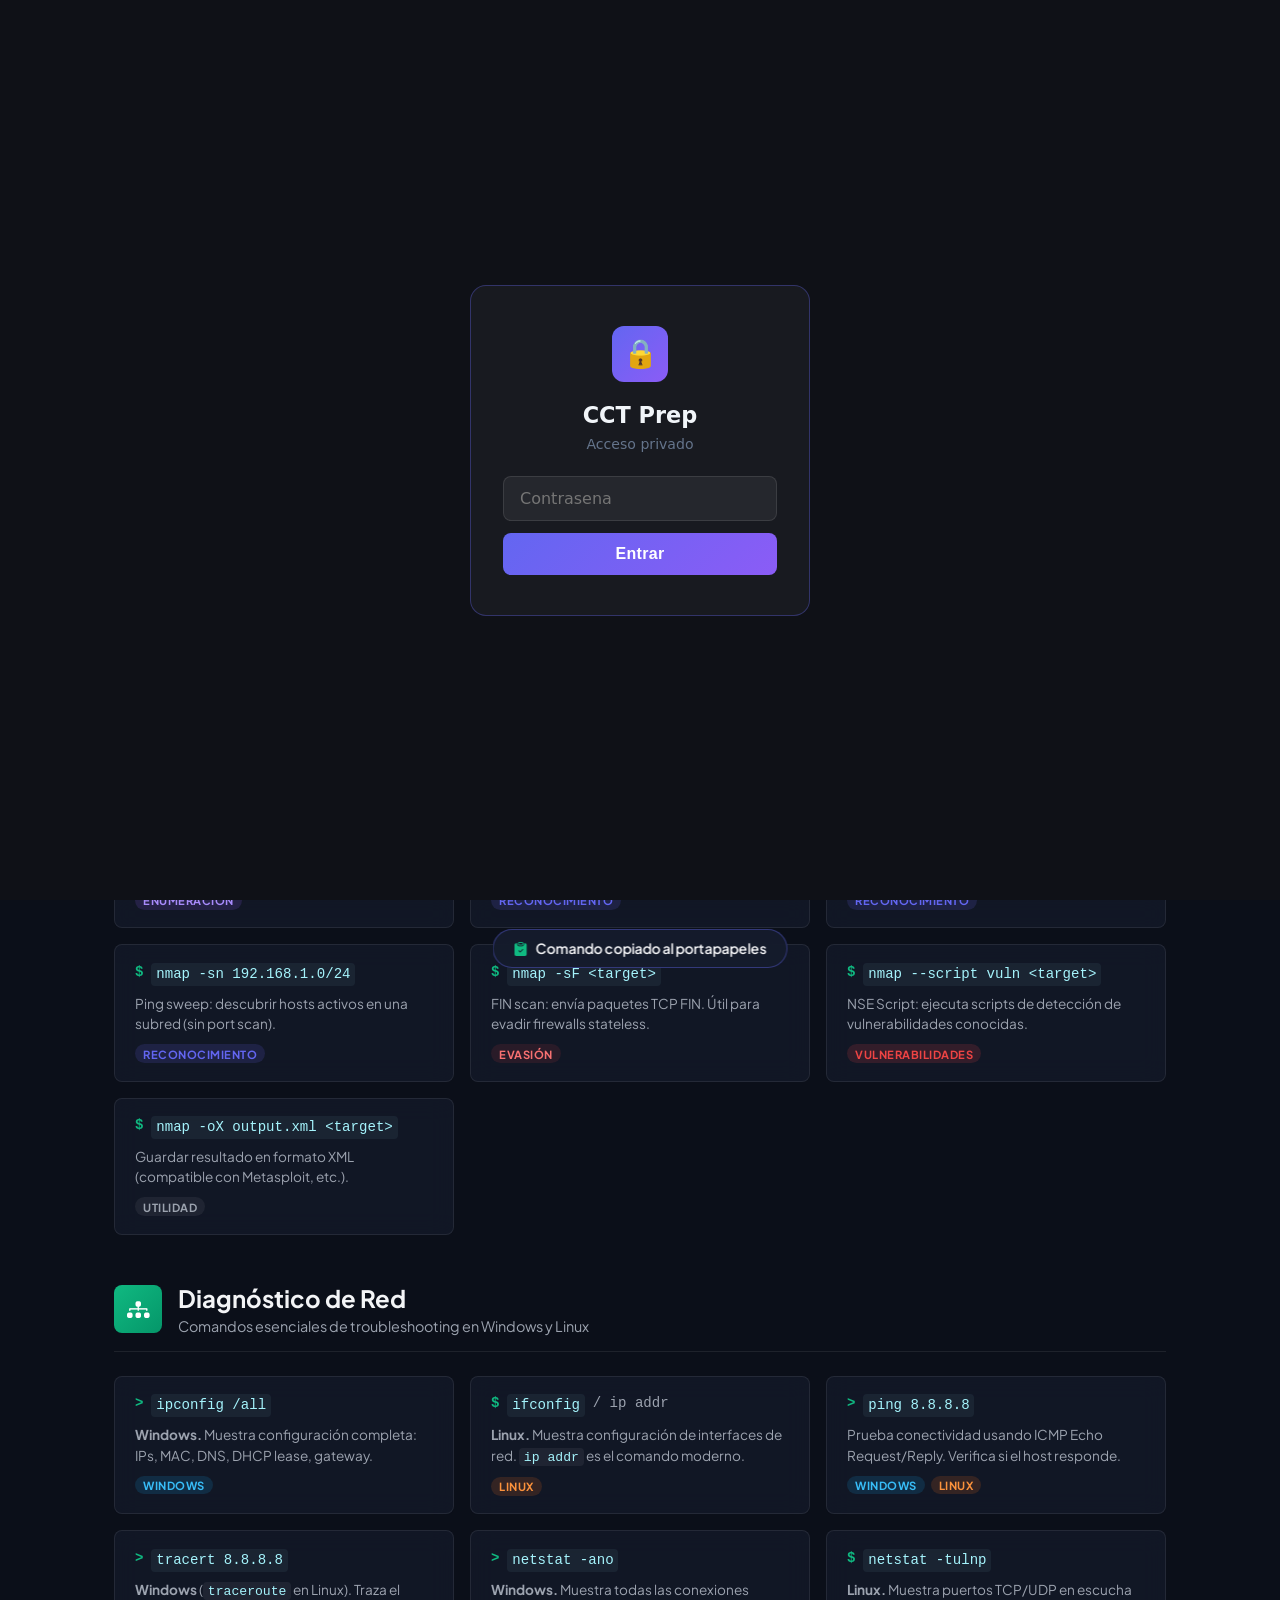
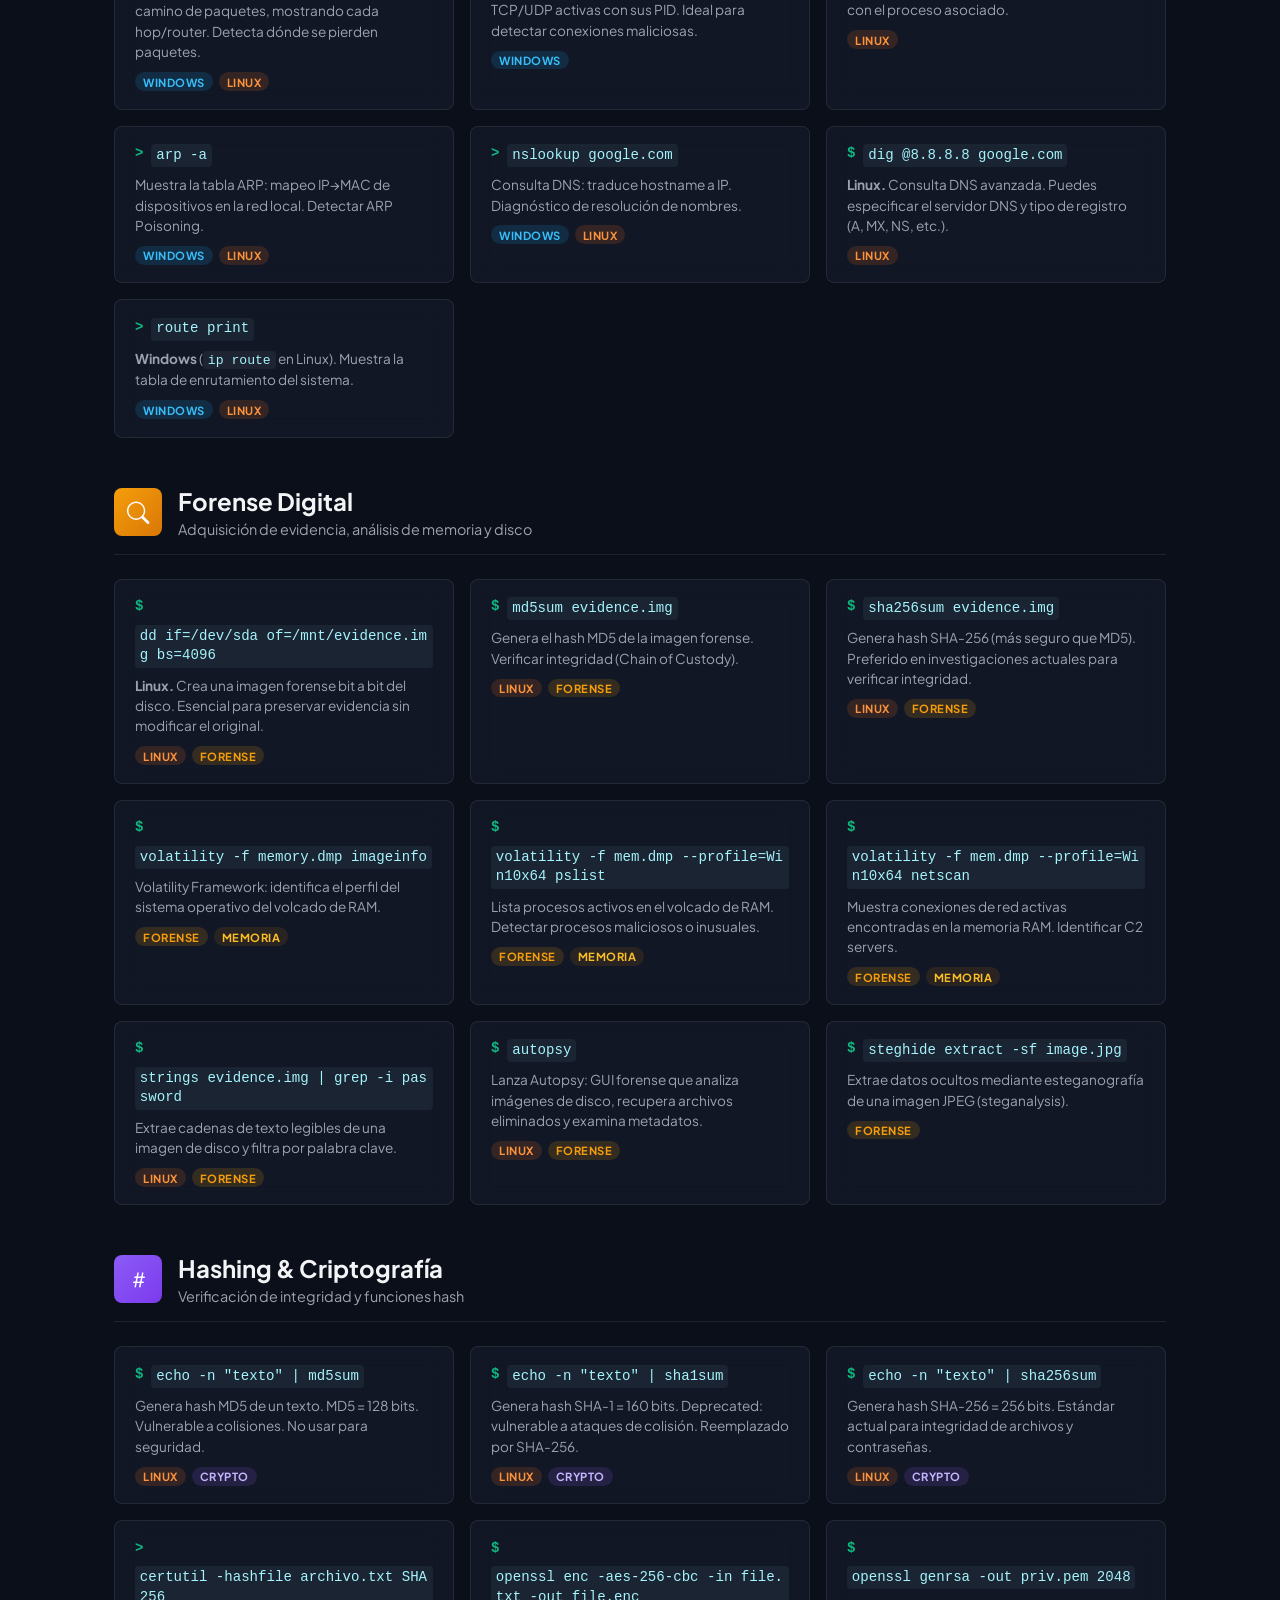
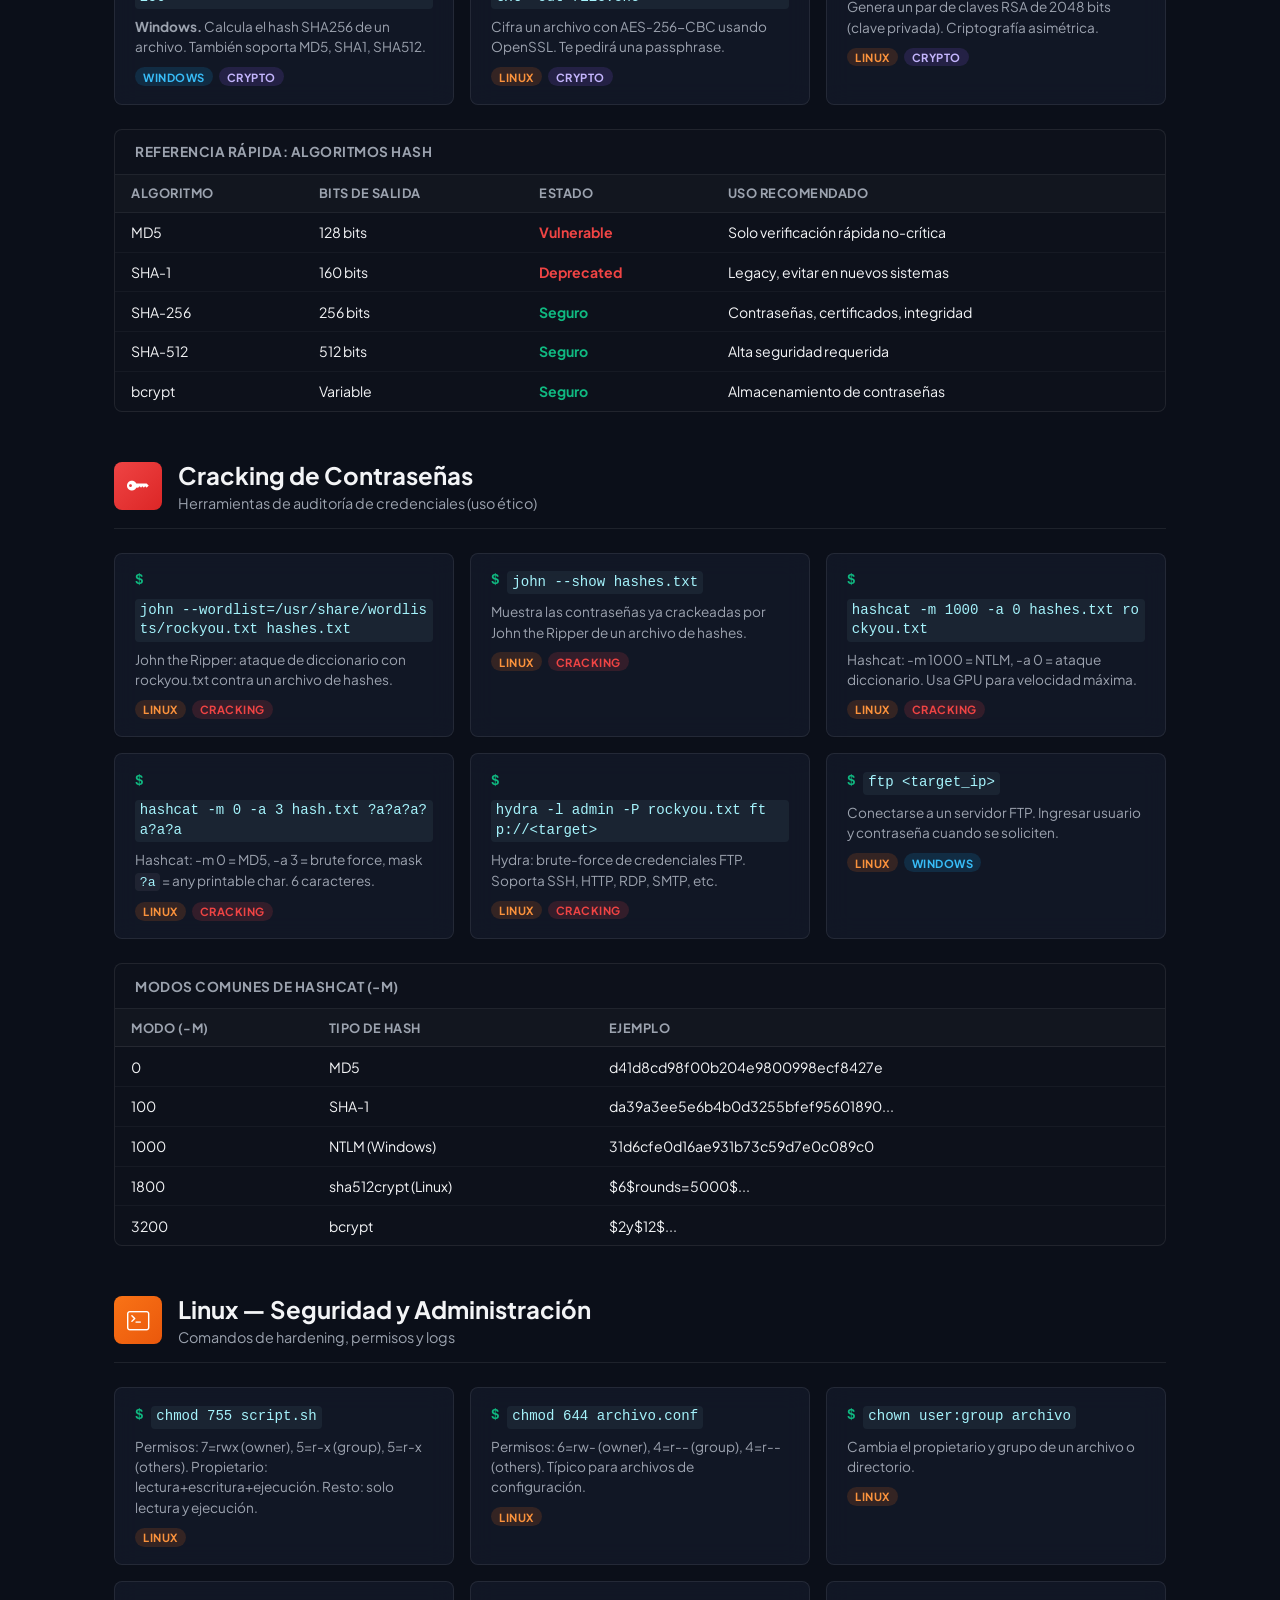
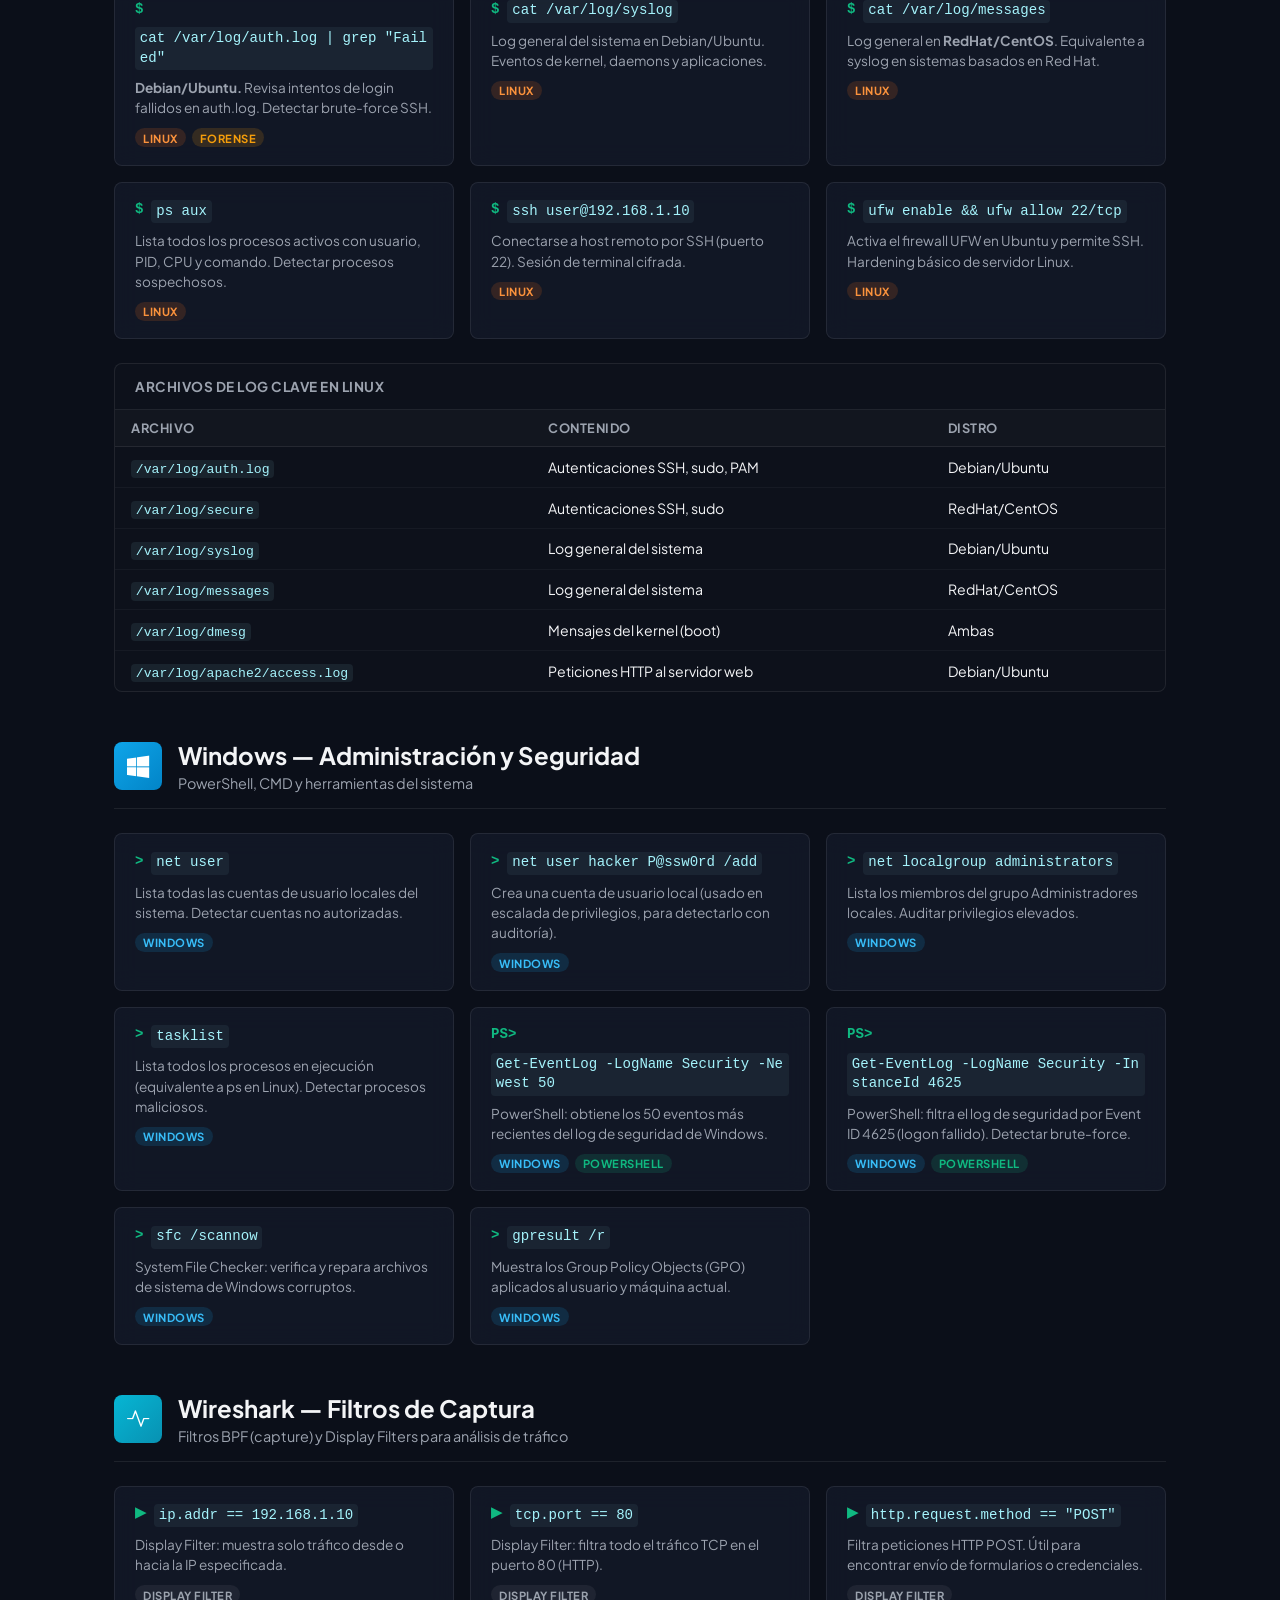
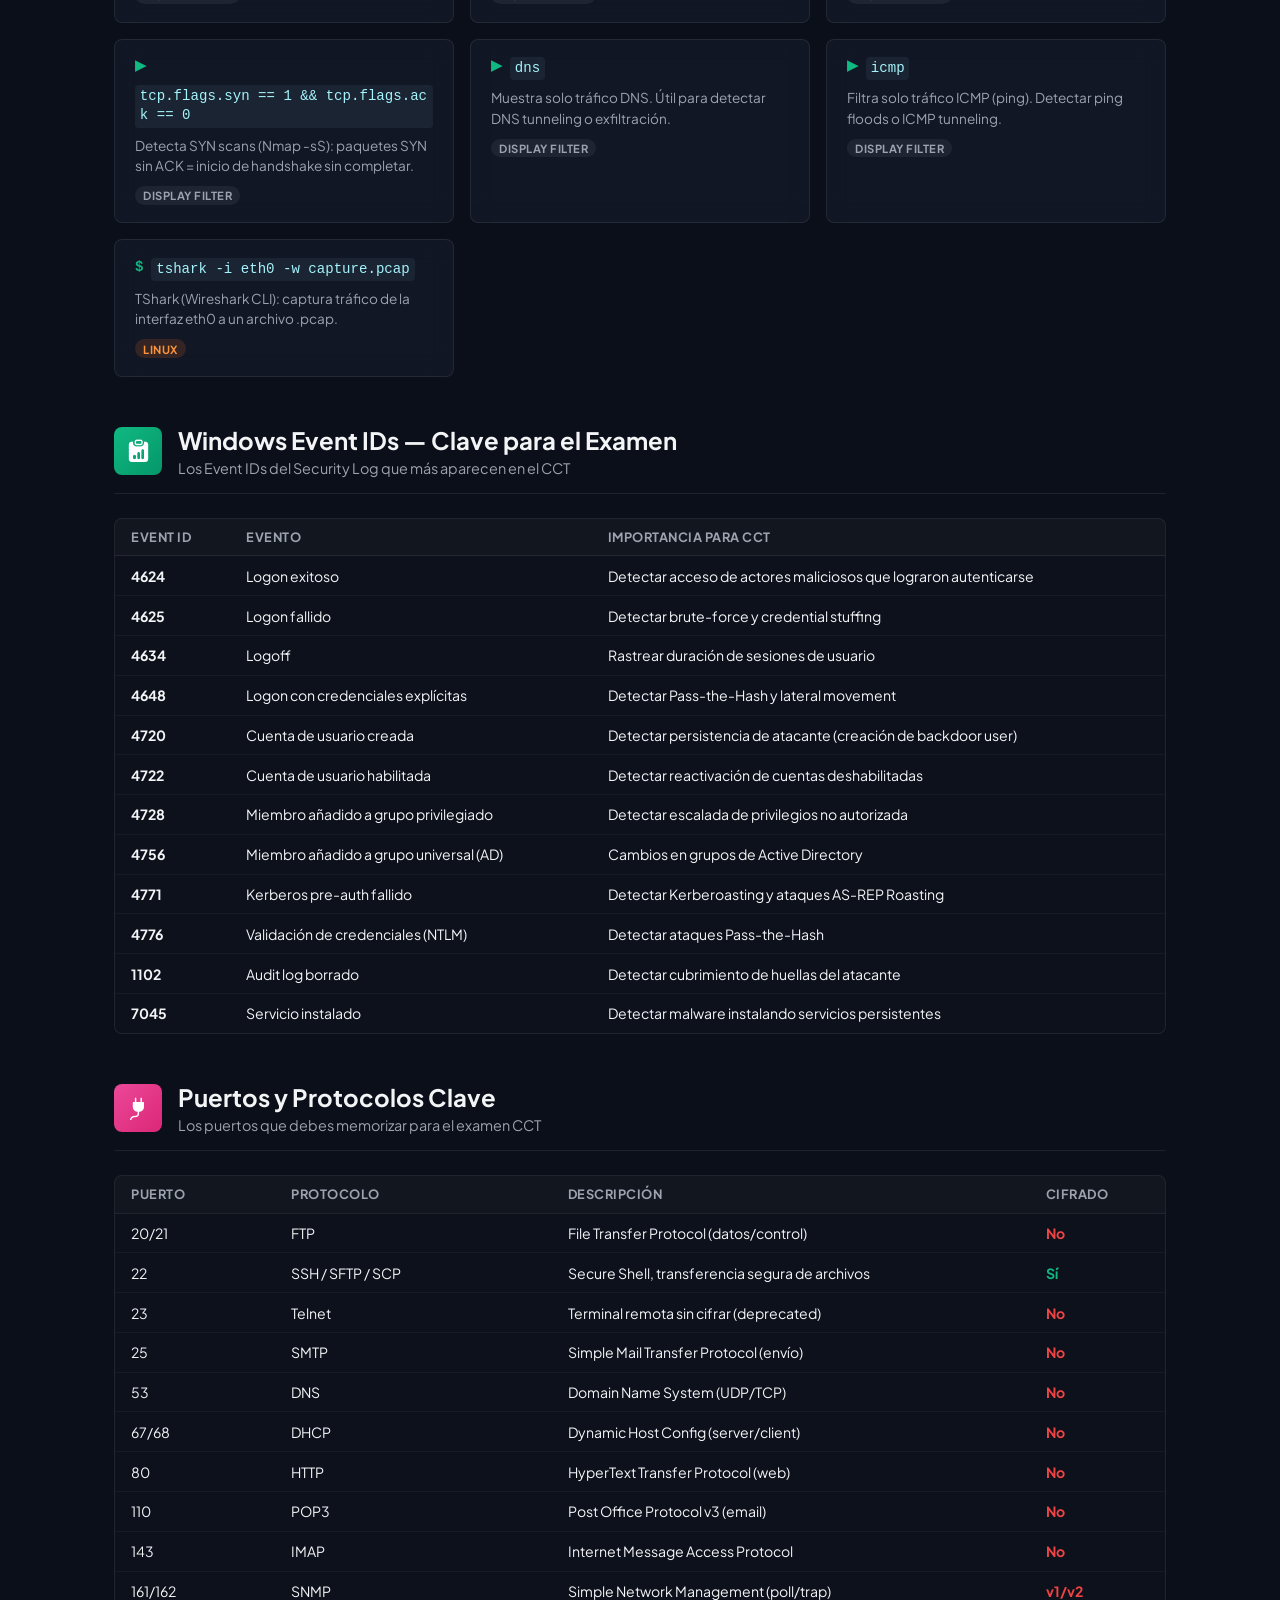
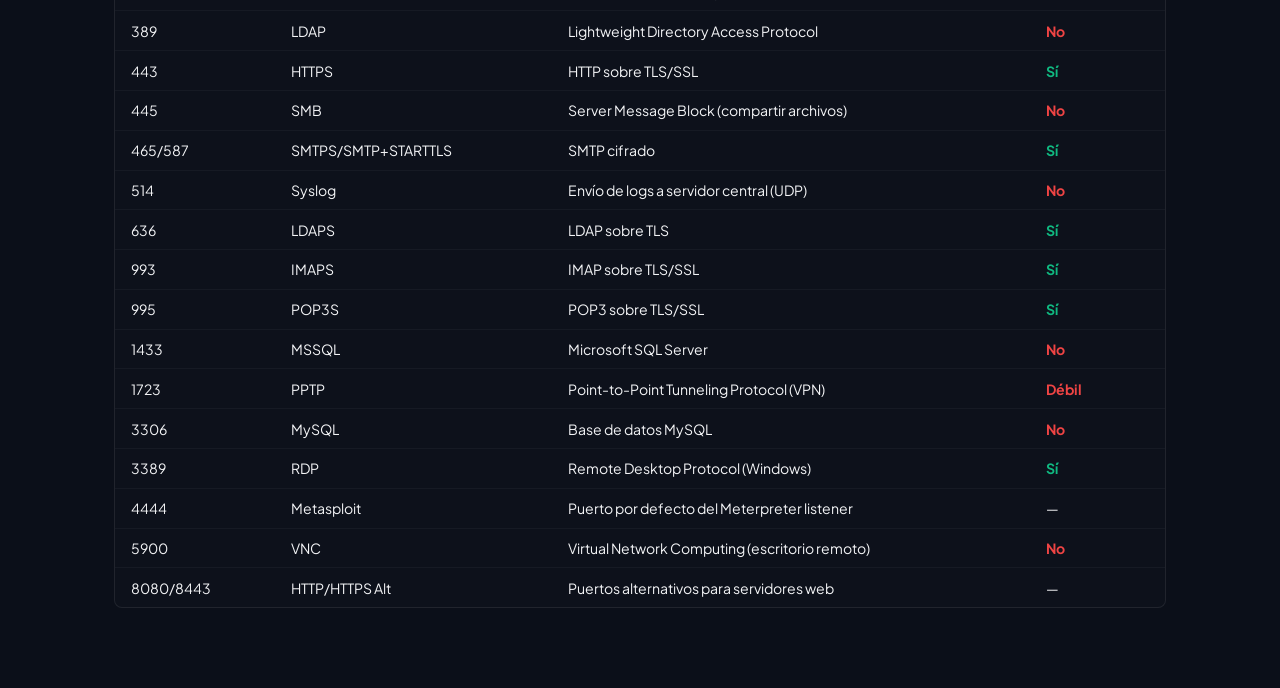
==== commands.html @ 4f944b1f "Add password gate" ====
<!DOCTYPE html>
<html lang="es">
<head>
  <meta charset="UTF-8">
  <meta name="viewport" content="width=device-width, initial-scale=1.0">
  <title>CCT Exam Prep - Referencia de Comandos</title>
  <link rel="stylesheet" href="style.css">
  <link rel="stylesheet" href="https://cdn.jsdelivr.net/npm/bootstrap-icons@1.11.3/font/bootstrap-icons.min.css">
  <link rel="manifest" href="manifest.json">
  <meta name="theme-color" content="#6366f1">
  <meta name="apple-mobile-web-app-capable" content="yes">
  <meta name="apple-mobile-web-app-status-bar-style" content="black-translucent">
  <meta name="apple-mobile-web-app-title" content="CCT Prep">
  <link rel="apple-touch-icon" href="icon-192.png">
  <script>if('serviceWorker' in navigator) navigator.serviceWorker.register('sw.js');</script>
</head>
<body>
<div id="g" style="position:fixed;inset:0;z-index:9999;background:#0f1117;display:flex;align-items:center;justify-content:center;font-family:system-ui,sans-serif;">
  <div style="background:rgba(255,255,255,0.04);border:1px solid rgba(99,102,241,0.35);border-radius:16px;padding:2.5rem 2rem;width:min(340px,90vw);text-align:center;">
    <div style="width:56px;height:56px;background:linear-gradient(135deg,#6366f1,#8b5cf6);border-radius:12px;display:flex;align-items:center;justify-content:center;margin:0 auto 1.25rem;font-size:1.75rem;">&#128274;</div>
    <h2 style="color:#f1f5f9;margin:0 0 0.5rem;font-size:1.4rem;font-weight:700;">CCT Prep</h2>
    <p style="color:#64748b;font-size:0.88rem;margin:0 0 1.5rem;">Acceso privado</p>
    <input id="pi" type="password" placeholder="Contrasena" autocomplete="current-password" autofocus
      style="width:100%;box-sizing:border-box;background:rgba(255,255,255,0.06);border:1px solid rgba(255,255,255,0.1);border-radius:8px;padding:0.75rem 1rem;color:#f1f5f9;font-size:1rem;outline:none;margin-bottom:0.75rem;font-family:inherit;">
    <button onclick="ca()"
      style="width:100%;background:linear-gradient(135deg,#6366f1,#8b5cf6);border:none;border-radius:8px;padding:0.75rem;color:white;font-size:1rem;font-weight:600;cursor:pointer;letter-spacing:0.3px;">
      Entrar
    </button>
    <p id="pe" style="color:#ef4444;font-size:0.85rem;margin:0.75rem 0 0;display:none;">Contrasena incorrecta</p>
  </div>
</div>
<script>
  (function(){
    if(localStorage.getItem('cct_auth')==='1'){
      document.getElementById('g').style.display='none';return;
    }
    document.getElementById('pi').addEventListener('keydown',function(e){
      if(e.key==='Enter')ca();
    });
  })();
  function ca(){
    if(document.getElementById('pi').value==='CCT2025'){
      localStorage.setItem('cct_auth','1');
      document.getElementById('g').style.display='none';
    }else{
      document.getElementById('pe').style.display='block';
      document.getElementById('pi').value='';
      document.getElementById('pi').focus();
    }
  }
</script>

  <nav class="navbar">
    <a href="index.html" class="brand">
      <div class="brand-icon"><i class="bi bi-shield-lock-fill"></i></div>
      <div class="brand-title">CCT<span>Prep</span></div>
    </a>
    <div class="nav-links">
      <a href="index.html" class="nav-link"><i class="bi bi-grid-fill"></i> Dashboard</a>
      <a href="quiz.html" class="nav-link"><i class="bi bi-play-circle-fill"></i> Iniciar Quiz</a>
      <a href="commands.html" class="nav-link active"><i class="bi bi-terminal-fill"></i> Comandos</a>
    </div>
  </nav>

  <!-- Barra de búsqueda sticky -->
  <div class="cmd-search-bar">
    <div class="cmd-search-inner">
      <div class="cmd-search-input-wrap">
        <i class="bi bi-search"></i>
        <input id="cmd-search" class="cmd-search-input" type="text" placeholder="Buscar comando, herramienta o descripción...">
      </div>
      <button id="btn-flashcard" class="btn btn-primary" style="white-space: nowrap;">
        <i class="bi bi-card-text"></i> Modo Flashcard
      </button>
    </div>
  </div>

  <div class="container" style="max-width: 1100px;">

    <div class="card" style="margin-bottom: 2rem;">
      <h1 style="margin-bottom: 0.75rem;"><i class="bi bi-terminal-fill" style="background: var(--primary-gradient); -webkit-background-clip: text; -webkit-text-fill-color: transparent;"></i> Referencia de Comandos CCT</h1>
      <p class="lead" style="margin-bottom: 0;">
        Todos los comandos y herramientas que necesitas dominar para el examen CCT de EC-Council. Haz clic en cualquier comando para copiarlo al portapapeles, o usa el <strong>Modo Flashcard</strong> para memorizar cada uno.
      </p>
    </div>

    <!-- No-results mensaje -->
    <div class="cmd-no-results" id="cmd-no-results">
      <i class="bi bi-search"></i>
      No se encontraron comandos para "<span id="no-results-term"></span>"
    </div>

    <!-- Navegación de secciones -->
    <div class="cmd-nav">
      <a href="#nmap" class="cmd-nav-pill"><i class="bi bi-radar"></i> Nmap</a>
      <a href="#network-diag" class="cmd-nav-pill"><i class="bi bi-diagram-3-fill"></i> Diagnóstico Red</a>
      <a href="#forensics" class="cmd-nav-pill"><i class="bi bi-search"></i> Forense</a>
      <a href="#hashing" class="cmd-nav-pill"><i class="bi bi-hash"></i> Hashing</a>
      <a href="#password" class="cmd-nav-pill"><i class="bi bi-key-fill"></i> Contraseñas</a>
      <a href="#linux" class="cmd-nav-pill"><i class="bi bi-terminal"></i> Linux</a>
      <a href="#windows" class="cmd-nav-pill"><i class="bi bi-windows"></i> Windows</a>
      <a href="#wireshark" class="cmd-nav-pill"><i class="bi bi-activity"></i> Wireshark</a>
      <a href="#event-ids" class="cmd-nav-pill"><i class="bi bi-clipboard-data-fill"></i> Event IDs</a>
      <a href="#ports" class="cmd-nav-pill"><i class="bi bi-plug-fill"></i> Puertos Clave</a>
    </div>

    <!-- ===== NMAP ===== -->
    <section id="nmap" class="cmd-section">
      <div class="cmd-section-header">
        <div class="cmd-section-icon" style="background: linear-gradient(135deg, #6366f1, #8b5cf6);"><i class="bi bi-radar"></i></div>
        <div>
          <h2 style="margin-bottom: 0.25rem;">Nmap — Network Mapper</h2>
          <p style="color: var(--text-muted); font-size: 0.9rem; margin:0;">Herramienta de descubrimiento de red y auditoría de seguridad</p>
        </div>
      </div>
      <div class="cmd-grid">
        <div class="cmd-card" onclick="copyCmd(this)">
          <div class="cmd-line"><span class="cmd-prompt">$</span> <span class="cmd-code">nmap -sS &lt;target&gt;</span></div>
          <div class="cmd-desc">SYN Stealth Scan (half-open). El más usado. Requiere privilegios root.</div>
          <div class="cmd-tags"><span class="tag tag-recon">Reconocimiento</span></div>
        </div>
        <div class="cmd-card" onclick="copyCmd(this)">
          <div class="cmd-line"><span class="cmd-prompt">$</span> <span class="cmd-code">nmap -sV &lt;target&gt;</span></div>
          <div class="cmd-desc">Detecta versiones de servicios corriendo en los puertos abiertos.</div>
          <div class="cmd-tags"><span class="tag tag-enum">Enumeración</span></div>
        </div>
        <div class="cmd-card" onclick="copyCmd(this)">
          <div class="cmd-line"><span class="cmd-prompt">$</span> <span class="cmd-code">nmap -O &lt;target&gt;</span></div>
          <div class="cmd-desc">Detección de sistema operativo (OS fingerprinting via TCP/IP stack).</div>
          <div class="cmd-tags"><span class="tag tag-recon">Reconocimiento</span></div>
        </div>
        <div class="cmd-card" onclick="copyCmd(this)">
          <div class="cmd-line"><span class="cmd-prompt">$</span> <span class="cmd-code">nmap -A &lt;target&gt;</span></div>
          <div class="cmd-desc">Scan agresivo: OS detection + service versions + script scan + traceroute.</div>
          <div class="cmd-tags"><span class="tag tag-enum">Enumeración</span></div>
        </div>
        <div class="cmd-card" onclick="copyCmd(this)">
          <div class="cmd-line"><span class="cmd-prompt">$</span> <span class="cmd-code">nmap -sU -p 53,161 &lt;target&gt;</span></div>
          <div class="cmd-desc">UDP scan en puertos específicos (DNS=53, SNMP=161). Más lento que TCP.</div>
          <div class="cmd-tags"><span class="tag tag-recon">Reconocimiento</span></div>
        </div>
        <div class="cmd-card" onclick="copyCmd(this)">
          <div class="cmd-line"><span class="cmd-prompt">$</span> <span class="cmd-code">nmap -p 1-65535 &lt;target&gt;</span></div>
          <div class="cmd-desc">Escanear todos los puertos (1-65535). Completo pero lento.</div>
          <div class="cmd-tags"><span class="tag tag-recon">Reconocimiento</span></div>
        </div>
        <div class="cmd-card" onclick="copyCmd(this)">
          <div class="cmd-line"><span class="cmd-prompt">$</span> <span class="cmd-code">nmap -sn 192.168.1.0/24</span></div>
          <div class="cmd-desc">Ping sweep: descubrir hosts activos en una subred (sin port scan).</div>
          <div class="cmd-tags"><span class="tag tag-recon">Reconocimiento</span></div>
        </div>
        <div class="cmd-card" onclick="copyCmd(this)">
          <div class="cmd-line"><span class="cmd-prompt">$</span> <span class="cmd-code">nmap -sF &lt;target&gt;</span></div>
          <div class="cmd-desc">FIN scan: envía paquetes TCP FIN. Útil para evadir firewalls stateless.</div>
          <div class="cmd-tags"><span class="tag tag-evasion">Evasión</span></div>
        </div>
        <div class="cmd-card" onclick="copyCmd(this)">
          <div class="cmd-line"><span class="cmd-prompt">$</span> <span class="cmd-code">nmap --script vuln &lt;target&gt;</span></div>
          <div class="cmd-desc">NSE Script: ejecuta scripts de detección de vulnerabilidades conocidas.</div>
          <div class="cmd-tags"><span class="tag tag-vuln">Vulnerabilidades</span></div>
        </div>
        <div class="cmd-card" onclick="copyCmd(this)">
          <div class="cmd-line"><span class="cmd-prompt">$</span> <span class="cmd-code">nmap -oX output.xml &lt;target&gt;</span></div>
          <div class="cmd-desc">Guardar resultado en formato XML (compatible con Metasploit, etc.).</div>
          <div class="cmd-tags"><span class="tag tag-util">Utilidad</span></div>
        </div>
      </div>
    </section>

    <!-- ===== DIAGNÓSTICO DE RED ===== -->
    <section id="network-diag" class="cmd-section">
      <div class="cmd-section-header">
        <div class="cmd-section-icon" style="background: linear-gradient(135deg, #10b981, #059669);"><i class="bi bi-diagram-3-fill"></i></div>
        <div>
          <h2 style="margin-bottom: 0.25rem;">Diagnóstico de Red</h2>
          <p style="color: var(--text-muted); font-size: 0.9rem; margin:0;">Comandos esenciales de troubleshooting en Windows y Linux</p>
        </div>
      </div>
      <div class="cmd-grid">
        <div class="cmd-card" onclick="copyCmd(this)">
          <div class="cmd-line"><span class="cmd-prompt">&gt;</span> <span class="cmd-code">ipconfig /all</span></div>
          <div class="cmd-desc"><strong>Windows.</strong> Muestra configuración completa: IPs, MAC, DNS, DHCP lease, gateway.</div>
          <div class="cmd-tags"><span class="tag tag-win">Windows</span></div>
        </div>
        <div class="cmd-card" onclick="copyCmd(this)">
          <div class="cmd-line"><span class="cmd-prompt">$</span> <span class="cmd-code">ifconfig</span> <span style="color:var(--text-muted);">/ ip addr</span></div>
          <div class="cmd-desc"><strong>Linux.</strong> Muestra configuración de interfaces de red. <code>ip addr</code> es el comando moderno.</div>
          <div class="cmd-tags"><span class="tag tag-linux">Linux</span></div>
        </div>
        <div class="cmd-card" onclick="copyCmd(this)">
          <div class="cmd-line"><span class="cmd-prompt">&gt;</span> <span class="cmd-code">ping 8.8.8.8</span></div>
          <div class="cmd-desc">Prueba conectividad usando ICMP Echo Request/Reply. Verifica si el host responde.</div>
          <div class="cmd-tags"><span class="tag tag-win">Windows</span><span class="tag tag-linux">Linux</span></div>
        </div>
        <div class="cmd-card" onclick="copyCmd(this)">
          <div class="cmd-line"><span class="cmd-prompt">&gt;</span> <span class="cmd-code">tracert 8.8.8.8</span></div>
          <div class="cmd-desc"><strong>Windows</strong> (<code>traceroute</code> en Linux). Traza el camino de paquetes, mostrando cada hop/router. Detecta dónde se pierden paquetes.</div>
          <div class="cmd-tags"><span class="tag tag-win">Windows</span><span class="tag tag-linux">Linux</span></div>
        </div>
        <div class="cmd-card" onclick="copyCmd(this)">
          <div class="cmd-line"><span class="cmd-prompt">&gt;</span> <span class="cmd-code">netstat -ano</span></div>
          <div class="cmd-desc"><strong>Windows.</strong> Muestra todas las conexiones TCP/UDP activas con sus PID. Ideal para detectar conexiones maliciosas.</div>
          <div class="cmd-tags"><span class="tag tag-win">Windows</span></div>
        </div>
        <div class="cmd-card" onclick="copyCmd(this)">
          <div class="cmd-line"><span class="cmd-prompt">$</span> <span class="cmd-code">netstat -tulnp</span></div>
          <div class="cmd-desc"><strong>Linux.</strong> Muestra puertos TCP/UDP en escucha con el proceso asociado.</div>
          <div class="cmd-tags"><span class="tag tag-linux">Linux</span></div>
        </div>
        <div class="cmd-card" onclick="copyCmd(this)">
          <div class="cmd-line"><span class="cmd-prompt">&gt;</span> <span class="cmd-code">arp -a</span></div>
          <div class="cmd-desc">Muestra la tabla ARP: mapeo IP→MAC de dispositivos en la red local. Detectar ARP Poisoning.</div>
          <div class="cmd-tags"><span class="tag tag-win">Windows</span><span class="tag tag-linux">Linux</span></div>
        </div>
        <div class="cmd-card" onclick="copyCmd(this)">
          <div class="cmd-line"><span class="cmd-prompt">&gt;</span> <span class="cmd-code">nslookup google.com</span></div>
          <div class="cmd-desc">Consulta DNS: traduce hostname a IP. Diagnóstico de resolución de nombres.</div>
          <div class="cmd-tags"><span class="tag tag-win">Windows</span><span class="tag tag-linux">Linux</span></div>
        </div>
        <div class="cmd-card" onclick="copyCmd(this)">
          <div class="cmd-line"><span class="cmd-prompt">$</span> <span class="cmd-code">dig @8.8.8.8 google.com</span></div>
          <div class="cmd-desc"><strong>Linux.</strong> Consulta DNS avanzada. Puedes especificar el servidor DNS y tipo de registro (A, MX, NS, etc.).</div>
          <div class="cmd-tags"><span class="tag tag-linux">Linux</span></div>
        </div>
        <div class="cmd-card" onclick="copyCmd(this)">
          <div class="cmd-line"><span class="cmd-prompt">&gt;</span> <span class="cmd-code">route print</span></div>
          <div class="cmd-desc"><strong>Windows</strong> (<code>ip route</code> en Linux). Muestra la tabla de enrutamiento del sistema.</div>
          <div class="cmd-tags"><span class="tag tag-win">Windows</span><span class="tag tag-linux">Linux</span></div>
        </div>
      </div>
    </section>

    <!-- ===== FORENSE DIGITAL ===== -->
    <section id="forensics" class="cmd-section">
      <div class="cmd-section-header">
        <div class="cmd-section-icon" style="background: linear-gradient(135deg, #f59e0b, #d97706);"><i class="bi bi-search"></i></div>
        <div>
          <h2 style="margin-bottom: 0.25rem;">Forense Digital</h2>
          <p style="color: var(--text-muted); font-size: 0.9rem; margin:0;">Adquisición de evidencia, análisis de memoria y disco</p>
        </div>
      </div>
      <div class="cmd-grid">
        <div class="cmd-card" onclick="copyCmd(this)">
          <div class="cmd-line"><span class="cmd-prompt">$</span> <span class="cmd-code">dd if=/dev/sda of=/mnt/evidence.img bs=4096</span></div>
          <div class="cmd-desc"><strong>Linux.</strong> Crea una imagen forense bit a bit del disco. Esencial para preservar evidencia sin modificar el original.</div>
          <div class="cmd-tags"><span class="tag tag-linux">Linux</span><span class="tag tag-forensics">Forense</span></div>
        </div>
        <div class="cmd-card" onclick="copyCmd(this)">
          <div class="cmd-line"><span class="cmd-prompt">$</span> <span class="cmd-code">md5sum evidence.img</span></div>
          <div class="cmd-desc">Genera el hash MD5 de la imagen forense. Verificar integridad (Chain of Custody).</div>
          <div class="cmd-tags"><span class="tag tag-linux">Linux</span><span class="tag tag-forensics">Forense</span></div>
        </div>
        <div class="cmd-card" onclick="copyCmd(this)">
          <div class="cmd-line"><span class="cmd-prompt">$</span> <span class="cmd-code">sha256sum evidence.img</span></div>
          <div class="cmd-desc">Genera hash SHA-256 (más seguro que MD5). Preferido en investigaciones actuales para verificar integridad.</div>
          <div class="cmd-tags"><span class="tag tag-linux">Linux</span><span class="tag tag-forensics">Forense</span></div>
        </div>
        <div class="cmd-card" onclick="copyCmd(this)">
          <div class="cmd-line"><span class="cmd-prompt">$</span> <span class="cmd-code">volatility -f memory.dmp imageinfo</span></div>
          <div class="cmd-desc">Volatility Framework: identifica el perfil del sistema operativo del volcado de RAM.</div>
          <div class="cmd-tags"><span class="tag tag-forensics">Forense</span><span class="tag tag-memory">Memoria</span></div>
        </div>
        <div class="cmd-card" onclick="copyCmd(this)">
          <div class="cmd-line"><span class="cmd-prompt">$</span> <span class="cmd-code">volatility -f mem.dmp --profile=Win10x64 pslist</span></div>
          <div class="cmd-desc">Lista procesos activos en el volcado de RAM. Detectar procesos maliciosos o inusuales.</div>
          <div class="cmd-tags"><span class="tag tag-forensics">Forense</span><span class="tag tag-memory">Memoria</span></div>
        </div>
        <div class="cmd-card" onclick="copyCmd(this)">
          <div class="cmd-line"><span class="cmd-prompt">$</span> <span class="cmd-code">volatility -f mem.dmp --profile=Win10x64 netscan</span></div>
          <div class="cmd-desc">Muestra conexiones de red activas encontradas en la memoria RAM. Identificar C2 servers.</div>
          <div class="cmd-tags"><span class="tag tag-forensics">Forense</span><span class="tag tag-memory">Memoria</span></div>
        </div>
        <div class="cmd-card" onclick="copyCmd(this)">
          <div class="cmd-line"><span class="cmd-prompt">$</span> <span class="cmd-code">strings evidence.img | grep -i password</span></div>
          <div class="cmd-desc">Extrae cadenas de texto legibles de una imagen de disco y filtra por palabra clave.</div>
          <div class="cmd-tags"><span class="tag tag-linux">Linux</span><span class="tag tag-forensics">Forense</span></div>
        </div>
        <div class="cmd-card" onclick="copyCmd(this)">
          <div class="cmd-line"><span class="cmd-prompt">$</span> <span class="cmd-code">autopsy</span></div>
          <div class="cmd-desc">Lanza Autopsy: GUI forense que analiza imágenes de disco, recupera archivos eliminados y examina metadatos.</div>
          <div class="cmd-tags"><span class="tag tag-linux">Linux</span><span class="tag tag-forensics">Forense</span></div>
        </div>
        <div class="cmd-card" onclick="copyCmd(this)">
          <div class="cmd-line"><span class="cmd-prompt">$</span> <span class="cmd-code">steghide extract -sf image.jpg</span></div>
          <div class="cmd-desc">Extrae datos ocultos mediante esteganografía de una imagen JPEG (steganalysis).</div>
          <div class="cmd-tags"><span class="tag tag-forensics">Forense</span></div>
        </div>
      </div>
    </section>

    <!-- ===== HASHING ===== -->
    <section id="hashing" class="cmd-section">
      <div class="cmd-section-header">
        <div class="cmd-section-icon" style="background: linear-gradient(135deg, #8b5cf6, #7c3aed);"><i class="bi bi-hash"></i></div>
        <div>
          <h2 style="margin-bottom: 0.25rem;">Hashing &amp; Criptografía</h2>
          <p style="color: var(--text-muted); font-size: 0.9rem; margin:0;">Verificación de integridad y funciones hash</p>
        </div>
      </div>
      <div class="cmd-grid">
        <div class="cmd-card" onclick="copyCmd(this)">
          <div class="cmd-line"><span class="cmd-prompt">$</span> <span class="cmd-code">echo -n "texto" | md5sum</span></div>
          <div class="cmd-desc">Genera hash MD5 de un texto. MD5 = 128 bits. Vulnerable a colisiones. No usar para seguridad.</div>
          <div class="cmd-tags"><span class="tag tag-linux">Linux</span><span class="tag tag-crypto">Crypto</span></div>
        </div>
        <div class="cmd-card" onclick="copyCmd(this)">
          <div class="cmd-line"><span class="cmd-prompt">$</span> <span class="cmd-code">echo -n "texto" | sha1sum</span></div>
          <div class="cmd-desc">Genera hash SHA-1 = 160 bits. Deprecated: vulnerable a ataques de colisión. Reemplazado por SHA-256.</div>
          <div class="cmd-tags"><span class="tag tag-linux">Linux</span><span class="tag tag-crypto">Crypto</span></div>
        </div>
        <div class="cmd-card" onclick="copyCmd(this)">
          <div class="cmd-line"><span class="cmd-prompt">$</span> <span class="cmd-code">echo -n "texto" | sha256sum</span></div>
          <div class="cmd-desc">Genera hash SHA-256 = 256 bits. Estándar actual para integridad de archivos y contraseñas.</div>
          <div class="cmd-tags"><span class="tag tag-linux">Linux</span><span class="tag tag-crypto">Crypto</span></div>
        </div>
        <div class="cmd-card" onclick="copyCmd(this)">
          <div class="cmd-line"><span class="cmd-prompt">&gt;</span> <span class="cmd-code">certutil -hashfile archivo.txt SHA256</span></div>
          <div class="cmd-desc"><strong>Windows.</strong> Calcula el hash SHA256 de un archivo. También soporta MD5, SHA1, SHA512.</div>
          <div class="cmd-tags"><span class="tag tag-win">Windows</span><span class="tag tag-crypto">Crypto</span></div>
        </div>
        <div class="cmd-card" onclick="copyCmd(this)">
          <div class="cmd-line"><span class="cmd-prompt">$</span> <span class="cmd-code">openssl enc -aes-256-cbc -in file.txt -out file.enc</span></div>
          <div class="cmd-desc">Cifra un archivo con AES-256-CBC usando OpenSSL. Te pedirá una passphrase.</div>
          <div class="cmd-tags"><span class="tag tag-linux">Linux</span><span class="tag tag-crypto">Crypto</span></div>
        </div>
        <div class="cmd-card" onclick="copyCmd(this)">
          <div class="cmd-line"><span class="cmd-prompt">$</span> <span class="cmd-code">openssl genrsa -out priv.pem 2048</span></div>
          <div class="cmd-desc">Genera un par de claves RSA de 2048 bits (clave privada). Criptografía asimétrica.</div>
          <div class="cmd-tags"><span class="tag tag-linux">Linux</span><span class="tag tag-crypto">Crypto</span></div>
        </div>
      </div>
      <!-- Tabla de referencia rápida -->
      <div class="ref-table-wrap">
        <h3 class="ref-table-title">Referencia Rápida: Algoritmos Hash</h3>
        <table class="ref-table">
          <thead><tr><th>Algoritmo</th><th>Bits de Salida</th><th>Estado</th><th>Uso Recomendado</th></tr></thead>
          <tbody>
            <tr><td>MD5</td><td>128 bits</td><td><span class="status-bad">Vulnerable</span></td><td>Solo verificación rápida no-crítica</td></tr>
            <tr><td>SHA-1</td><td>160 bits</td><td><span class="status-bad">Deprecated</span></td><td>Legacy, evitar en nuevos sistemas</td></tr>
            <tr><td>SHA-256</td><td>256 bits</td><td><span class="status-good">Seguro</span></td><td>Contraseñas, certificados, integridad</td></tr>
            <tr><td>SHA-512</td><td>512 bits</td><td><span class="status-good">Seguro</span></td><td>Alta seguridad requerida</td></tr>
            <tr><td>bcrypt</td><td>Variable</td><td><span class="status-good">Seguro</span></td><td>Almacenamiento de contraseñas</td></tr>
          </tbody>
        </table>
      </div>
    </section>

    <!-- ===== CONTRASEÑAS / CRACKING ===== -->
    <section id="password" class="cmd-section">
      <div class="cmd-section-header">
        <div class="cmd-section-icon" style="background: linear-gradient(135deg, #ef4444, #dc2626);"><i class="bi bi-key-fill"></i></div>
        <div>
          <h2 style="margin-bottom: 0.25rem;">Cracking de Contraseñas</h2>
          <p style="color: var(--text-muted); font-size: 0.9rem; margin:0;">Herramientas de auditoría de credenciales (uso ético)</p>
        </div>
      </div>
      <div class="cmd-grid">
        <div class="cmd-card" onclick="copyCmd(this)">
          <div class="cmd-line"><span class="cmd-prompt">$</span> <span class="cmd-code">john --wordlist=/usr/share/wordlists/rockyou.txt hashes.txt</span></div>
          <div class="cmd-desc">John the Ripper: ataque de diccionario con rockyou.txt contra un archivo de hashes.</div>
          <div class="cmd-tags"><span class="tag tag-linux">Linux</span><span class="tag tag-crack">Cracking</span></div>
        </div>
        <div class="cmd-card" onclick="copyCmd(this)">
          <div class="cmd-line"><span class="cmd-prompt">$</span> <span class="cmd-code">john --show hashes.txt</span></div>
          <div class="cmd-desc">Muestra las contraseñas ya crackeadas por John the Ripper de un archivo de hashes.</div>
          <div class="cmd-tags"><span class="tag tag-linux">Linux</span><span class="tag tag-crack">Cracking</span></div>
        </div>
        <div class="cmd-card" onclick="copyCmd(this)">
          <div class="cmd-line"><span class="cmd-prompt">$</span> <span class="cmd-code">hashcat -m 1000 -a 0 hashes.txt rockyou.txt</span></div>
          <div class="cmd-desc">Hashcat: -m 1000 = NTLM, -a 0 = ataque diccionario. Usa GPU para velocidad máxima.</div>
          <div class="cmd-tags"><span class="tag tag-linux">Linux</span><span class="tag tag-crack">Cracking</span></div>
        </div>
        <div class="cmd-card" onclick="copyCmd(this)">
          <div class="cmd-line"><span class="cmd-prompt">$</span> <span class="cmd-code">hashcat -m 0 -a 3 hash.txt ?a?a?a?a?a?a</span></div>
          <div class="cmd-desc">Hashcat: -m 0 = MD5, -a 3 = brute force, mask <code>?a</code> = any printable char. 6 caracteres.</div>
          <div class="cmd-tags"><span class="tag tag-linux">Linux</span><span class="tag tag-crack">Cracking</span></div>
        </div>
        <div class="cmd-card" onclick="copyCmd(this)">
          <div class="cmd-line"><span class="cmd-prompt">$</span> <span class="cmd-code">hydra -l admin -P rockyou.txt ftp://&lt;target&gt;</span></div>
          <div class="cmd-desc">Hydra: brute-force de credenciales FTP. Soporta SSH, HTTP, RDP, SMTP, etc.</div>
          <div class="cmd-tags"><span class="tag tag-linux">Linux</span><span class="tag tag-crack">Cracking</span></div>
        </div>
        <div class="cmd-card" onclick="copyCmd(this)">
          <div class="cmd-line"><span class="cmd-prompt">$</span> <span class="cmd-code">ftp &lt;target_ip&gt;</span></div>
          <div class="cmd-desc">Conectarse a un servidor FTP. Ingresar usuario y contraseña cuando se soliciten.</div>
          <div class="cmd-tags"><span class="tag tag-linux">Linux</span><span class="tag tag-win">Windows</span></div>
        </div>
      </div>
      <div class="ref-table-wrap">
        <h3 class="ref-table-title">Modos Comunes de Hashcat (-m)</h3>
        <table class="ref-table">
          <thead><tr><th>Modo (-m)</th><th>Tipo de Hash</th><th>Ejemplo</th></tr></thead>
          <tbody>
            <tr><td>0</td><td>MD5</td><td>d41d8cd98f00b204e9800998ecf8427e</td></tr>
            <tr><td>100</td><td>SHA-1</td><td>da39a3ee5e6b4b0d3255bfef95601890...</td></tr>
            <tr><td>1000</td><td>NTLM (Windows)</td><td>31d6cfe0d16ae931b73c59d7e0c089c0</td></tr>
            <tr><td>1800</td><td>sha512crypt (Linux)</td><td>$6$rounds=5000$...</td></tr>
            <tr><td>3200</td><td>bcrypt</td><td>$2y$12$...</td></tr>
          </tbody>
        </table>
      </div>
    </section>

    <!-- ===== LINUX ===== -->
    <section id="linux" class="cmd-section">
      <div class="cmd-section-header">
        <div class="cmd-section-icon" style="background: linear-gradient(135deg, #f97316, #ea580c);"><i class="bi bi-terminal"></i></div>
        <div>
          <h2 style="margin-bottom: 0.25rem;">Linux — Seguridad y Administración</h2>
          <p style="color: var(--text-muted); font-size: 0.9rem; margin:0;">Comandos de hardening, permisos y logs</p>
        </div>
      </div>
      <div class="cmd-grid">
        <div class="cmd-card" onclick="copyCmd(this)">
          <div class="cmd-line"><span class="cmd-prompt">$</span> <span class="cmd-code">chmod 755 script.sh</span></div>
          <div class="cmd-desc">Permisos: 7=rwx (owner), 5=r-x (group), 5=r-x (others). Propietario: lectura+escritura+ejecución. Resto: solo lectura y ejecución.</div>
          <div class="cmd-tags"><span class="tag tag-linux">Linux</span></div>
        </div>
        <div class="cmd-card" onclick="copyCmd(this)">
          <div class="cmd-line"><span class="cmd-prompt">$</span> <span class="cmd-code">chmod 644 archivo.conf</span></div>
          <div class="cmd-desc">Permisos: 6=rw- (owner), 4=r-- (group), 4=r-- (others). Típico para archivos de configuración.</div>
          <div class="cmd-tags"><span class="tag tag-linux">Linux</span></div>
        </div>
        <div class="cmd-card" onclick="copyCmd(this)">
          <div class="cmd-line"><span class="cmd-prompt">$</span> <span class="cmd-code">chown user:group archivo</span></div>
          <div class="cmd-desc">Cambia el propietario y grupo de un archivo o directorio.</div>
          <div class="cmd-tags"><span class="tag tag-linux">Linux</span></div>
        </div>
        <div class="cmd-card" onclick="copyCmd(this)">
          <div class="cmd-line"><span class="cmd-prompt">$</span> <span class="cmd-code">cat /var/log/auth.log | grep "Failed"</span></div>
          <div class="cmd-desc"><strong>Debian/Ubuntu.</strong> Revisa intentos de login fallidos en auth.log. Detectar brute-force SSH.</div>
          <div class="cmd-tags"><span class="tag tag-linux">Linux</span><span class="tag tag-forensics">Forense</span></div>
        </div>
        <div class="cmd-card" onclick="copyCmd(this)">
          <div class="cmd-line"><span class="cmd-prompt">$</span> <span class="cmd-code">cat /var/log/syslog</span></div>
          <div class="cmd-desc">Log general del sistema en Debian/Ubuntu. Eventos de kernel, daemons y aplicaciones.</div>
          <div class="cmd-tags"><span class="tag tag-linux">Linux</span></div>
        </div>
        <div class="cmd-card" onclick="copyCmd(this)">
          <div class="cmd-line"><span class="cmd-prompt">$</span> <span class="cmd-code">cat /var/log/messages</span></div>
          <div class="cmd-desc">Log general en <strong>RedHat/CentOS</strong>. Equivalente a syslog en sistemas basados en Red Hat.</div>
          <div class="cmd-tags"><span class="tag tag-linux">Linux</span></div>
        </div>
        <div class="cmd-card" onclick="copyCmd(this)">
          <div class="cmd-line"><span class="cmd-prompt">$</span> <span class="cmd-code">ps aux</span></div>
          <div class="cmd-desc">Lista todos los procesos activos con usuario, PID, CPU y comando. Detectar procesos sospechosos.</div>
          <div class="cmd-tags"><span class="tag tag-linux">Linux</span></div>
        </div>
        <div class="cmd-card" onclick="copyCmd(this)">
          <div class="cmd-line"><span class="cmd-prompt">$</span> <span class="cmd-code">ssh user@192.168.1.10</span></div>
          <div class="cmd-desc">Conectarse a host remoto por SSH (puerto 22). Sesión de terminal cifrada.</div>
          <div class="cmd-tags"><span class="tag tag-linux">Linux</span></div>
        </div>
        <div class="cmd-card" onclick="copyCmd(this)">
          <div class="cmd-line"><span class="cmd-prompt">$</span> <span class="cmd-code">ufw enable &amp;&amp; ufw allow 22/tcp</span></div>
          <div class="cmd-desc">Activa el firewall UFW en Ubuntu y permite SSH. Hardening básico de servidor Linux.</div>
          <div class="cmd-tags"><span class="tag tag-linux">Linux</span></div>
        </div>
      </div>
      <div class="ref-table-wrap">
        <h3 class="ref-table-title">Archivos de Log Clave en Linux</h3>
        <table class="ref-table">
          <thead><tr><th>Archivo</th><th>Contenido</th><th>Distro</th></tr></thead>
          <tbody>
            <tr><td><code>/var/log/auth.log</code></td><td>Autenticaciones SSH, sudo, PAM</td><td>Debian/Ubuntu</td></tr>
            <tr><td><code>/var/log/secure</code></td><td>Autenticaciones SSH, sudo</td><td>RedHat/CentOS</td></tr>
            <tr><td><code>/var/log/syslog</code></td><td>Log general del sistema</td><td>Debian/Ubuntu</td></tr>
            <tr><td><code>/var/log/messages</code></td><td>Log general del sistema</td><td>RedHat/CentOS</td></tr>
            <tr><td><code>/var/log/dmesg</code></td><td>Mensajes del kernel (boot)</td><td>Ambas</td></tr>
            <tr><td><code>/var/log/apache2/access.log</code></td><td>Peticiones HTTP al servidor web</td><td>Debian/Ubuntu</td></tr>
          </tbody>
        </table>
      </div>
    </section>

    <!-- ===== WINDOWS ===== -->
    <section id="windows" class="cmd-section">
      <div class="cmd-section-header">
        <div class="cmd-section-icon" style="background: linear-gradient(135deg, #0ea5e9, #0284c7);"><i class="bi bi-windows"></i></div>
        <div>
          <h2 style="margin-bottom: 0.25rem;">Windows — Administración y Seguridad</h2>
          <p style="color: var(--text-muted); font-size: 0.9rem; margin:0;">PowerShell, CMD y herramientas del sistema</p>
        </div>
      </div>
      <div class="cmd-grid">
        <div class="cmd-card" onclick="copyCmd(this)">
          <div class="cmd-line"><span class="cmd-prompt">&gt;</span> <span class="cmd-code">net user</span></div>
          <div class="cmd-desc">Lista todas las cuentas de usuario locales del sistema. Detectar cuentas no autorizadas.</div>
          <div class="cmd-tags"><span class="tag tag-win">Windows</span></div>
        </div>
        <div class="cmd-card" onclick="copyCmd(this)">
          <div class="cmd-line"><span class="cmd-prompt">&gt;</span> <span class="cmd-code">net user hacker P@ssw0rd /add</span></div>
          <div class="cmd-desc">Crea una cuenta de usuario local (usado en escalada de privilegios, para detectarlo con auditoría).</div>
          <div class="cmd-tags"><span class="tag tag-win">Windows</span></div>
        </div>
        <div class="cmd-card" onclick="copyCmd(this)">
          <div class="cmd-line"><span class="cmd-prompt">&gt;</span> <span class="cmd-code">net localgroup administrators</span></div>
          <div class="cmd-desc">Lista los miembros del grupo Administradores locales. Auditar privilegios elevados.</div>
          <div class="cmd-tags"><span class="tag tag-win">Windows</span></div>
        </div>
        <div class="cmd-card" onclick="copyCmd(this)">
          <div class="cmd-line"><span class="cmd-prompt">&gt;</span> <span class="cmd-code">tasklist</span></div>
          <div class="cmd-desc">Lista todos los procesos en ejecución (equivalente a ps en Linux). Detectar procesos maliciosos.</div>
          <div class="cmd-tags"><span class="tag tag-win">Windows</span></div>
        </div>
        <div class="cmd-card" onclick="copyCmd(this)">
          <div class="cmd-line"><span class="cmd-prompt">PS&gt;</span> <span class="cmd-code">Get-EventLog -LogName Security -Newest 50</span></div>
          <div class="cmd-desc">PowerShell: obtiene los 50 eventos más recientes del log de seguridad de Windows.</div>
          <div class="cmd-tags"><span class="tag tag-win">Windows</span><span class="tag tag-ps">PowerShell</span></div>
        </div>
        <div class="cmd-card" onclick="copyCmd(this)">
          <div class="cmd-line"><span class="cmd-prompt">PS&gt;</span> <span class="cmd-code">Get-EventLog -LogName Security -InstanceId 4625</span></div>
          <div class="cmd-desc">PowerShell: filtra el log de seguridad por Event ID 4625 (logon fallido). Detectar brute-force.</div>
          <div class="cmd-tags"><span class="tag tag-win">Windows</span><span class="tag tag-ps">PowerShell</span></div>
        </div>
        <div class="cmd-card" onclick="copyCmd(this)">
          <div class="cmd-line"><span class="cmd-prompt">&gt;</span> <span class="cmd-code">sfc /scannow</span></div>
          <div class="cmd-desc">System File Checker: verifica y repara archivos de sistema de Windows corruptos.</div>
          <div class="cmd-tags"><span class="tag tag-win">Windows</span></div>
        </div>
        <div class="cmd-card" onclick="copyCmd(this)">
          <div class="cmd-line"><span class="cmd-prompt">&gt;</span> <span class="cmd-code">gpresult /r</span></div>
          <div class="cmd-desc">Muestra los Group Policy Objects (GPO) aplicados al usuario y máquina actual.</div>
          <div class="cmd-tags"><span class="tag tag-win">Windows</span></div>
        </div>
      </div>
    </section>

    <!-- ===== WIRESHARK ===== -->
    <section id="wireshark" class="cmd-section">
      <div class="cmd-section-header">
        <div class="cmd-section-icon" style="background: linear-gradient(135deg, #06b6d4, #0891b2);"><i class="bi bi-activity"></i></div>
        <div>
          <h2 style="margin-bottom: 0.25rem;">Wireshark — Filtros de Captura</h2>
          <p style="color: var(--text-muted); font-size: 0.9rem; margin:0;">Filtros BPF (capture) y Display Filters para análisis de tráfico</p>
        </div>
      </div>
      <div class="cmd-grid">
        <div class="cmd-card" onclick="copyCmd(this)">
          <div class="cmd-line"><span class="cmd-prompt">▶</span> <span class="cmd-code">ip.addr == 192.168.1.10</span></div>
          <div class="cmd-desc">Display Filter: muestra solo tráfico desde o hacia la IP especificada.</div>
          <div class="cmd-tags"><span class="tag tag-util">Display Filter</span></div>
        </div>
        <div class="cmd-card" onclick="copyCmd(this)">
          <div class="cmd-line"><span class="cmd-prompt">▶</span> <span class="cmd-code">tcp.port == 80</span></div>
          <div class="cmd-desc">Display Filter: filtra todo el tráfico TCP en el puerto 80 (HTTP).</div>
          <div class="cmd-tags"><span class="tag tag-util">Display Filter</span></div>
        </div>
        <div class="cmd-card" onclick="copyCmd(this)">
          <div class="cmd-line"><span class="cmd-prompt">▶</span> <span class="cmd-code">http.request.method == "POST"</span></div>
          <div class="cmd-desc">Filtra peticiones HTTP POST. Útil para encontrar envío de formularios o credenciales.</div>
          <div class="cmd-tags"><span class="tag tag-util">Display Filter</span></div>
        </div>
        <div class="cmd-card" onclick="copyCmd(this)">
          <div class="cmd-line"><span class="cmd-prompt">▶</span> <span class="cmd-code">tcp.flags.syn == 1 &amp;&amp; tcp.flags.ack == 0</span></div>
          <div class="cmd-desc">Detecta SYN scans (Nmap -sS): paquetes SYN sin ACK = inicio de handshake sin completar.</div>
          <div class="cmd-tags"><span class="tag tag-util">Display Filter</span></div>
        </div>
        <div class="cmd-card" onclick="copyCmd(this)">
          <div class="cmd-line"><span class="cmd-prompt">▶</span> <span class="cmd-code">dns</span></div>
          <div class="cmd-desc">Muestra solo tráfico DNS. Útil para detectar DNS tunneling o exfiltración.</div>
          <div class="cmd-tags"><span class="tag tag-util">Display Filter</span></div>
        </div>
        <div class="cmd-card" onclick="copyCmd(this)">
          <div class="cmd-line"><span class="cmd-prompt">▶</span> <span class="cmd-code">icmp</span></div>
          <div class="cmd-desc">Filtra solo tráfico ICMP (ping). Detectar ping floods o ICMP tunneling.</div>
          <div class="cmd-tags"><span class="tag tag-util">Display Filter</span></div>
        </div>
        <div class="cmd-card" onclick="copyCmd(this)">
          <div class="cmd-line"><span class="cmd-prompt">$</span> <span class="cmd-code">tshark -i eth0 -w capture.pcap</span></div>
          <div class="cmd-desc">TShark (Wireshark CLI): captura tráfico de la interfaz eth0 a un archivo .pcap.</div>
          <div class="cmd-tags"><span class="tag tag-linux">Linux</span></div>
        </div>
      </div>
    </section>

    <!-- ===== WINDOWS EVENT IDS ===== -->
    <section id="event-ids" class="cmd-section">
      <div class="cmd-section-header">
        <div class="cmd-section-icon" style="background: linear-gradient(135deg, #10b981, #059669);"><i class="bi bi-clipboard-data-fill"></i></div>
        <div>
          <h2 style="margin-bottom: 0.25rem;">Windows Event IDs — Clave para el Examen</h2>
          <p style="color: var(--text-muted); font-size: 0.9rem; margin:0;">Los Event IDs del Security Log que más aparecen en el CCT</p>
        </div>
      </div>
      <div class="ref-table-wrap" style="margin-top: 0;">
        <table class="ref-table">
          <thead><tr><th>Event ID</th><th>Evento</th><th>Importancia para CCT</th></tr></thead>
          <tbody>
            <tr><td><strong>4624</strong></td><td>Logon exitoso</td><td>Detectar acceso de actores maliciosos que lograron autenticarse</td></tr>
            <tr><td><strong>4625</strong></td><td>Logon fallido</td><td>Detectar brute-force y credential stuffing</td></tr>
            <tr><td><strong>4634</strong></td><td>Logoff</td><td>Rastrear duración de sesiones de usuario</td></tr>
            <tr><td><strong>4648</strong></td><td>Logon con credenciales explícitas</td><td>Detectar Pass-the-Hash y lateral movement</td></tr>
            <tr><td><strong>4720</strong></td><td>Cuenta de usuario creada</td><td>Detectar persistencia de atacante (creación de backdoor user)</td></tr>
            <tr><td><strong>4722</strong></td><td>Cuenta de usuario habilitada</td><td>Detectar reactivación de cuentas deshabilitadas</td></tr>
            <tr><td><strong>4728</strong></td><td>Miembro añadido a grupo privilegiado</td><td>Detectar escalada de privilegios no autorizada</td></tr>
            <tr><td><strong>4756</strong></td><td>Miembro añadido a grupo universal (AD)</td><td>Cambios en grupos de Active Directory</td></tr>
            <tr><td><strong>4771</strong></td><td>Kerberos pre-auth fallido</td><td>Detectar Kerberoasting y ataques AS-REP Roasting</td></tr>
            <tr><td><strong>4776</strong></td><td>Validación de credenciales (NTLM)</td><td>Detectar ataques Pass-the-Hash</td></tr>
            <tr><td><strong>1102</strong></td><td>Audit log borrado</td><td>Detectar cubrimiento de huellas del atacante</td></tr>
            <tr><td><strong>7045</strong></td><td>Servicio instalado</td><td>Detectar malware instalando servicios persistentes</td></tr>
          </tbody>
        </table>
      </div>
    </section>

    <!-- ===== PUERTOS CLAVE ===== -->
    <section id="ports" class="cmd-section">
      <div class="cmd-section-header">
        <div class="cmd-section-icon" style="background: linear-gradient(135deg, #ec4899, #db2777);"><i class="bi bi-plug-fill"></i></div>
        <div>
          <h2 style="margin-bottom: 0.25rem;">Puertos y Protocolos Clave</h2>
          <p style="color: var(--text-muted); font-size: 0.9rem; margin:0;">Los puertos que debes memorizar para el examen CCT</p>
        </div>
      </div>
      <div class="ref-table-wrap" style="margin-top: 0;">
        <table class="ref-table">
          <thead><tr><th>Puerto</th><th>Protocolo</th><th>Descripción</th><th>Cifrado</th></tr></thead>
          <tbody>
            <tr><td>20/21</td><td>FTP</td><td>File Transfer Protocol (datos/control)</td><td><span class="status-bad">No</span></td></tr>
            <tr><td>22</td><td>SSH / SFTP / SCP</td><td>Secure Shell, transferencia segura de archivos</td><td><span class="status-good">Sí</span></td></tr>
            <tr><td>23</td><td>Telnet</td><td>Terminal remota sin cifrar (deprecated)</td><td><span class="status-bad">No</span></td></tr>
            <tr><td>25</td><td>SMTP</td><td>Simple Mail Transfer Protocol (envío)</td><td><span class="status-bad">No</span></td></tr>
            <tr><td>53</td><td>DNS</td><td>Domain Name System (UDP/TCP)</td><td><span class="status-bad">No</span></td></tr>
            <tr><td>67/68</td><td>DHCP</td><td>Dynamic Host Config (server/client)</td><td><span class="status-bad">No</span></td></tr>
            <tr><td>80</td><td>HTTP</td><td>HyperText Transfer Protocol (web)</td><td><span class="status-bad">No</span></td></tr>
            <tr><td>110</td><td>POP3</td><td>Post Office Protocol v3 (email)</td><td><span class="status-bad">No</span></td></tr>
            <tr><td>143</td><td>IMAP</td><td>Internet Message Access Protocol</td><td><span class="status-bad">No</span></td></tr>
            <tr><td>161/162</td><td>SNMP</td><td>Simple Network Management (poll/trap)</td><td><span class="status-bad">v1/v2</span></td></tr>
            <tr><td>389</td><td>LDAP</td><td>Lightweight Directory Access Protocol</td><td><span class="status-bad">No</span></td></tr>
            <tr><td>443</td><td>HTTPS</td><td>HTTP sobre TLS/SSL</td><td><span class="status-good">Sí</span></td></tr>
            <tr><td>445</td><td>SMB</td><td>Server Message Block (compartir archivos)</td><td><span class="status-bad">No</span></td></tr>
            <tr><td>465/587</td><td>SMTPS/SMTP+STARTTLS</td><td>SMTP cifrado</td><td><span class="status-good">Sí</span></td></tr>
            <tr><td>514</td><td>Syslog</td><td>Envío de logs a servidor central (UDP)</td><td><span class="status-bad">No</span></td></tr>
            <tr><td>636</td><td>LDAPS</td><td>LDAP sobre TLS</td><td><span class="status-good">Sí</span></td></tr>
            <tr><td>993</td><td>IMAPS</td><td>IMAP sobre TLS/SSL</td><td><span class="status-good">Sí</span></td></tr>
            <tr><td>995</td><td>POP3S</td><td>POP3 sobre TLS/SSL</td><td><span class="status-good">Sí</span></td></tr>
            <tr><td>1433</td><td>MSSQL</td><td>Microsoft SQL Server</td><td><span class="status-bad">No</span></td></tr>
            <tr><td>1723</td><td>PPTP</td><td>Point-to-Point Tunneling Protocol (VPN)</td><td><span class="status-bad">Débil</span></td></tr>
            <tr><td>3306</td><td>MySQL</td><td>Base de datos MySQL</td><td><span class="status-bad">No</span></td></tr>
            <tr><td>3389</td><td>RDP</td><td>Remote Desktop Protocol (Windows)</td><td><span class="status-good">Sí</span></td></tr>
            <tr><td>4444</td><td>Metasploit</td><td>Puerto por defecto del Meterpreter listener</td><td>—</td></tr>
            <tr><td>5900</td><td>VNC</td><td>Virtual Network Computing (escritorio remoto)</td><td><span class="status-bad">No</span></td></tr>
            <tr><td>8080/8443</td><td>HTTP/HTTPS Alt</td><td>Puertos alternativos para servidores web</td><td>—</td></tr>
          </tbody>
        </table>
      </div>
    </section>

  </div><!-- /container -->

  <style>
    /* Navegación de secciones */
    .cmd-nav {
      display: flex;
      flex-wrap: wrap;
      gap: 0.5rem;
      margin-bottom: 2rem;
    }
    .cmd-nav-pill {
      display: inline-flex;
      align-items: center;
      gap: 0.4rem;
      padding: 0.4rem 0.85rem;
      background: rgba(255,255,255,0.04);
      border: 1px solid var(--card-border);
      border-radius: 20px;
      color: var(--text-muted);
      text-decoration: none;
      font-size: 0.85rem;
      font-weight: 500;
      transition: var(--transition);
    }
    .cmd-nav-pill:hover {
      background: var(--primary-glow);
      border-color: var(--primary);
      color: var(--text-main);
    }

    /* Secciones de comandos */
    .cmd-section {
      margin-bottom: 3rem;
    }
    .cmd-section-header {
      display: flex;
      align-items: center;
      gap: 1rem;
      margin-bottom: 1.5rem;
      padding-bottom: 1rem;
      border-bottom: 1px solid var(--card-border);
    }
    .cmd-section-icon {
      width: 48px;
      height: 48px;
      border-radius: var(--radius-sm);
      display: flex;
      align-items: center;
      justify-content: center;
      font-size: 1.4rem;
      color: white;
      flex-shrink: 0;
    }
    .cmd-section h2 { font-size: 1.5rem; margin-bottom: 0; }

    /* Grid de tarjetas de comandos */
    .cmd-grid {
      display: grid;
      grid-template-columns: repeat(auto-fill, minmax(340px, 1fr));
      gap: 1rem;
      margin-bottom: 1.5rem;
    }
    @media (max-width: 720px) {
      .cmd-grid { grid-template-columns: 1fr; }
    }
    .cmd-card {
      background: var(--card-bg);
      border: 1px solid var(--card-border);
      border-radius: var(--radius-sm);
      padding: 1.1rem 1.25rem;
      cursor: pointer;
      transition: var(--transition);
      backdrop-filter: blur(12px);
      position: relative;
    }
    .cmd-card:hover {
      border-color: rgba(99,102,241,0.4);
      background: rgba(99,102,241,0.05);
      transform: translateY(-2px);
    }
    .cmd-card:active {
      transform: translateY(0);
    }
    .cmd-card::after {
      content: '\F386';
      font-family: 'Bootstrap-Icons';
      position: absolute;
      top: 0.75rem;
      right: 0.85rem;
      font-size: 0.8rem;
      color: var(--text-muted);
      opacity: 0;
      transition: opacity 0.2s;
    }
    .cmd-card:hover::after { opacity: 1; }
    .cmd-line {
      display: flex;
      align-items: flex-start;
      gap: 0.5rem;
      margin-bottom: 0.5rem;
      font-family: 'Courier New', monospace;
      font-size: 0.88rem;
      line-height: 1.4;
      flex-wrap: wrap;
    }
    .cmd-prompt { color: var(--success); font-weight: 700; flex-shrink: 0; }
    .cmd-code {
      color: #a5f3fc;
      background: rgba(165, 243, 252, 0.06);
      padding: 0.1rem 0.3rem;
      border-radius: 4px;
      word-break: break-all;
    }
    .cmd-desc {
      font-size: 0.85rem;
      color: var(--text-muted);
      line-height: 1.5;
      margin-bottom: 0.6rem;
    }
    .cmd-desc code {
      background: rgba(255,255,255,0.06);
      padding: 0.1rem 0.3rem;
      border-radius: 4px;
      font-family: 'Courier New', monospace;
      font-size: 0.82rem;
      color: #a5f3fc;
    }
    .cmd-tags { display: flex; flex-wrap: wrap; gap: 0.4rem; }
    .tag {
      font-size: 0.7rem;
      font-weight: 700;
      padding: 0.15rem 0.5rem;
      border-radius: 20px;
      text-transform: uppercase;
      letter-spacing: 0.5px;
    }
    .tag-recon   { background: rgba(99,102,241,0.15); color: var(--primary); }
    .tag-enum    { background: rgba(139,92,246,0.15); color: #a78bfa; }
    .tag-forensics { background: rgba(245,158,11,0.15); color: var(--warning); }
    .tag-memory  { background: rgba(245,158,11,0.1); color: #fbbf24; }
    .tag-crypto  { background: rgba(139,92,246,0.15); color: #c4b5fd; }
    .tag-crack   { background: rgba(239,68,68,0.15); color: var(--danger); }
    .tag-win     { background: rgba(14,165,233,0.15); color: #38bdf8; }
    .tag-linux   { background: rgba(249,115,22,0.15); color: #fb923c; }
    .tag-ps      { background: rgba(16,185,129,0.15); color: var(--success); }
    .tag-evasion { background: rgba(239,68,68,0.1); color: #f87171; }
    .tag-vuln    { background: rgba(239,68,68,0.15); color: var(--danger); }
    .tag-util    { background: rgba(255,255,255,0.06); color: var(--text-muted); }

    /* Tablas de referencia */
    .ref-table-wrap {
      margin-top: 1.25rem;
      background: rgba(255,255,255,0.01);
      border: 1px solid var(--card-border);
      border-radius: var(--radius-sm);
      overflow: hidden;
    }
    .ref-table-title {
      padding: 0.85rem 1.25rem;
      font-size: 0.85rem;
      font-weight: 700;
      text-transform: uppercase;
      letter-spacing: 0.5px;
      color: var(--text-muted);
      border-bottom: 1px solid var(--card-border);
      margin: 0;
    }
    .ref-table {
      width: 100%;
      border-collapse: collapse;
    }
    .ref-table th {
      padding: 0.65rem 1rem;
      text-align: left;
      background: rgba(255,255,255,0.02);
      color: var(--text-muted);
      font-size: 0.8rem;
      font-weight: 700;
      text-transform: uppercase;
      letter-spacing: 0.5px;
      border-bottom: 1px solid var(--card-border);
    }
    .ref-table td {
      padding: 0.65rem 1rem;
      font-size: 0.88rem;
      border-bottom: 1px solid rgba(255,255,255,0.04);
      vertical-align: top;
    }
    .ref-table tr:last-child td { border-bottom: none; }
    .ref-table tr:hover td { background: rgba(255,255,255,0.02); }
    .ref-table code {
      background: rgba(165,243,252,0.08);
      color: #a5f3fc;
      padding: 0.1rem 0.3rem;
      border-radius: 4px;
      font-family: 'Courier New', monospace;
      font-size: 0.82rem;
    }
    .status-good { color: var(--success); font-weight: 700; }
    .status-bad  { color: var(--danger); font-weight: 700; }

    /* Toast de copiado */
    #copy-toast {
      position: fixed;
      bottom: 2rem;
      left: 50%;
      transform: translateX(-50%) translateY(100px);
      background: rgba(22, 28, 45, 0.95);
      border: 1px solid rgba(99,102,241,0.4);
      color: var(--text-main);
      padding: 0.6rem 1.25rem;
      border-radius: 20px;
      font-size: 0.88rem;
      font-weight: 600;
      backdrop-filter: blur(12px);
      transition: transform 0.3s cubic-bezier(0.4,0,0.2,1);
      z-index: 999;
      display: flex;
      align-items: center;
      gap: 0.5rem;
    }
    #copy-toast.show {
      transform: translateX(-50%) translateY(0);
    }
  </style>

  <div id="copy-toast"><i class="bi bi-clipboard-check-fill" style="color: var(--success);"></i> Comando copiado al portapapeles</div>

  <!-- ===== FLASHCARD OVERLAY ===== -->
  <div class="flashcard-overlay" id="flashcard-overlay">
    <div class="fc-toolbar">
      <div class="fc-toolbar-left">
        <button class="btn btn-secondary" id="fc-close" style="padding: 0.45rem 0.9rem; font-size: 0.88rem;">
          <i class="bi bi-x-lg"></i> Salir
        </button>
        <span class="fc-toolbar-title"><i class="bi bi-card-text"></i> Modo Flashcard</span>
      </div>
      <span class="fc-progress-text" id="fc-progress-text">1 / 0</span>
    </div>

    <div class="fc-body">
      <div class="fc-card">
        <div class="fc-section-tag" id="fc-section-tag">Sección</div>
        <div class="fc-command" id="fc-command">comando</div>
        <div class="fc-answer" id="fc-answer">
          <span class="fc-answer-label">Descripción</span>
          <span id="fc-answer-text"></span>
        </div>
        <div class="fc-btns" id="fc-btns-reveal">
          <button class="btn btn-secondary" id="fc-reveal">
            <i class="bi bi-eye-fill"></i> Mostrar descripción
          </button>
        </div>
        <div class="fc-btns" id="fc-btns-nav" style="display:none;">
          <button class="btn btn-secondary" id="fc-prev">
            <i class="bi bi-arrow-left-short"></i> Anterior
          </button>
          <button class="btn btn-primary" id="fc-next">
            Siguiente <i class="bi bi-arrow-right-short"></i>
          </button>
        </div>
      </div>
    </div>

    <div class="fc-footer">
      <div class="fc-progress-bar">
        <div class="fc-progress-fill" id="fc-progress-fill"></div>
      </div>
      <span class="fc-progress-label" id="fc-footer-label">0 vistos</span>
    </div>
  </div>

  <script>
    function copyCmd(card) {
      const codeEl = card.querySelector('.cmd-code');
      if (!codeEl) return;
      const text = codeEl.textContent.trim();
      navigator.clipboard.writeText(text).then(() => {
        const toast = document.getElementById('copy-toast');
        toast.classList.add('show');
        setTimeout(() => toast.classList.remove('show'), 2000);
      });
    }

    /* ===== SEARCH ===== */
    const searchInput = document.getElementById('cmd-search');
    const noResults = document.getElementById('cmd-no-results');
    const noResultsTerm = document.getElementById('no-results-term');

    searchInput.addEventListener('input', () => {
      const term = searchInput.value.toLowerCase().trim();
      let totalVisible = 0;

      document.querySelectorAll('.cmd-section').forEach(section => {
        let sectionVisible = 0;
        section.querySelectorAll('.cmd-card').forEach(card => {
          const matches = !term || card.textContent.toLowerCase().includes(term);
          card.style.display = matches ? '' : 'none';
          if (matches) sectionVisible++;
        });
        section.style.display = sectionVisible === 0 ? 'none' : '';
        totalVisible += sectionVisible;
      });

      noResults.style.display = (term && totalVisible === 0) ? 'block' : 'none';
      noResultsTerm.textContent = term;
    });

    /* ===== FLASHCARD MODE ===== */
    let flashcards = [];
    let fcIndex = 0;

    function buildFlashcards() {
      flashcards = [];
      document.querySelectorAll('.cmd-section').forEach(section => {
        const sectionName = section.querySelector('h2') ? section.querySelector('h2').textContent.trim() : 'Comandos';
        section.querySelectorAll('.cmd-card').forEach(card => {
          const codeEl = card.querySelector('.cmd-code');
          const descEl = card.querySelector('.cmd-desc');
          if (!codeEl || !descEl) return;
          const prompt = card.querySelector('.cmd-prompt') ? card.querySelector('.cmd-prompt').textContent.trim() : '$';
          flashcards.push({
            section: sectionName,
            prompt,
            command: codeEl.textContent.trim(),
            desc: descEl.textContent.trim()
          });
        });
      });
      // Shuffle
      for (let i = flashcards.length - 1; i > 0; i--) {
        const j = Math.floor(Math.random() * (i + 1));
        [flashcards[i], flashcards[j]] = [flashcards[j], flashcards[i]];
      }
    }

    function renderFlashcard() {
      if (flashcards.length === 0) return;
      const fc = flashcards[fcIndex];
      document.getElementById('fc-section-tag').textContent = fc.section;
      document.getElementById('fc-command').innerHTML =
        `<span style="color:var(--success);font-weight:700;">${fc.prompt}</span> ${fc.command}`;
      document.getElementById('fc-answer-text').textContent = fc.desc;
      document.getElementById('fc-answer').classList.remove('visible');
      document.getElementById('fc-btns-reveal').style.display = 'flex';
      document.getElementById('fc-btns-nav').style.display = 'none';

      const pct = ((fcIndex + 1) / flashcards.length * 100).toFixed(0);
      document.getElementById('fc-progress-text').textContent = `${fcIndex + 1} / ${flashcards.length}`;
      document.getElementById('fc-progress-fill').style.width = pct + '%';
      document.getElementById('fc-footer-label').textContent = `${fcIndex + 1} vistos`;
    }

    document.getElementById('btn-flashcard').addEventListener('click', () => {
      buildFlashcards();
      fcIndex = 0;
      renderFlashcard();
      document.getElementById('flashcard-overlay').classList.add('active');
      document.body.style.overflow = 'hidden';
    });

    document.getElementById('fc-close').addEventListener('click', () => {
      document.getElementById('flashcard-overlay').classList.remove('active');
      document.body.style.overflow = '';
    });

    document.getElementById('fc-reveal').addEventListener('click', () => {
      document.getElementById('fc-answer').classList.add('visible');
      document.getElementById('fc-btns-reveal').style.display = 'none';
      document.getElementById('fc-btns-nav').style.display = 'flex';
    });

    document.getElementById('fc-next').addEventListener('click', () => {
      fcIndex = (fcIndex + 1) % flashcards.length;
      renderFlashcard();
    });

    document.getElementById('fc-prev').addEventListener('click', () => {
      fcIndex = (fcIndex - 1 + flashcards.length) % flashcards.length;
      renderFlashcard();
    });

    // Keyboard nav in flashcard mode
    document.addEventListener('keydown', (e) => {
      const overlay = document.getElementById('flashcard-overlay');
      if (!overlay.classList.contains('active')) return;
      if (e.key === 'Escape') overlay.querySelector('#fc-close').click();
      if (e.key === 'ArrowRight' || e.key === ' ') {
        e.preventDefault();
        const reveal = document.getElementById('fc-btns-reveal');
        if (reveal.style.display !== 'none') {
          document.getElementById('fc-reveal').click();
        } else {
          document.getElementById('fc-next').click();
        }
      }
      if (e.key === 'ArrowLeft') {
        document.getElementById('fc-prev').click();
      }
    });
  </script>
</body>
</html>
---- style.css ----
@import url('https://fonts.googleapis.com/css2?family=Plus+Jakarta+Sans:wght@300;400;500;600;700;800&display=swap');

:root {
  --bg-color: #0b0f19;
  --card-bg: rgba(22, 28, 45, 0.65);
  --card-border: rgba(255, 255, 255, 0.08);
  
  --primary: #6366f1;
  --primary-glow: rgba(99, 102, 241, 0.15);
  --primary-gradient: linear-gradient(135deg, #6366f1 0%, #8b5cf6 100%);
  
  --success: #10b981;
  --success-glow: rgba(16, 185, 129, 0.15);
  --success-border: rgba(16, 185, 129, 0.3);
  
  --danger: #ef4444;
  --danger-glow: rgba(239, 68, 68, 0.15);
  --danger-border: rgba(239, 68, 68, 0.3);
  
  --warning: #f59e0b;
  --warning-glow: rgba(245, 158, 11, 0.15);
  
  --text-main: #f3f4f6;
  --text-muted: #9ca3af;
  --text-dark: #1f2937;
  
  --font-family: 'Plus Jakarta Sans', -apple-system, BlinkMacSystemFont, "Segoe UI", Roboto, sans-serif;
  --radius-sm: 8px;
  --radius-md: 16px;
  --radius-lg: 24px;
  --shadow-premium: 0 8px 32px 0 rgba(0, 0, 0, 0.37);
  --transition: all 0.3s cubic-bezier(0.4, 0, 0.2, 1);
}

* {
  box-sizing: border-box;
  margin: 0;
  padding: 0;
}

body {
  font-family: var(--font-family);
  background-color: var(--bg-color);
  color: var(--text-main);
  min-height: 100vh;
  display: flex;
  flex-direction: column;
  overflow-x: hidden;
  background-image: 
    radial-gradient(at 0% 0%, rgba(99, 102, 241, 0.12) 0px, transparent 50%),
    radial-gradient(at 100% 100%, rgba(139, 92, 246, 0.12) 0px, transparent 50%);
  background-attachment: fixed;
}

/* Navbar */
.navbar {
  display: flex;
  justify-content: space-between;
  align-items: center;
  padding: 1.5rem 2rem;
  background: rgba(11, 15, 25, 0.7);
  backdrop-filter: blur(12px);
  -webkit-backdrop-filter: blur(12px);
  border-bottom: 1px solid var(--card-border);
  position: sticky;
  top: 0;
  z-index: 100;
}

.brand {
  display: flex;
  align-items: center;
  gap: 0.75rem;
  text-decoration: none;
  color: var(--text-main);
  font-weight: 700;
  font-size: 1.35rem;
  letter-spacing: -0.5px;
}

.brand-icon {
  background: var(--primary-gradient);
  color: white;
  width: 36px;
  height: 36px;
  border-radius: var(--radius-sm);
  display: flex;
  align-items: center;
  justify-content: center;
  font-size: 1.25rem;
  box-shadow: 0 0 15px rgba(99, 102, 241, 0.4);
}

.brand-title span {
  background: var(--primary-gradient);
  -webkit-background-clip: text;
  -webkit-text-fill-color: transparent;
}

.nav-links {
  display: flex;
  gap: 1.5rem;
  align-items: center;
}

.nav-link {
  color: var(--text-muted);
  text-decoration: none;
  font-weight: 500;
  font-size: 0.95rem;
  transition: var(--transition);
  padding: 0.5rem 1rem;
  border-radius: var(--radius-sm);
}

.nav-link:hover, .nav-link.active {
  color: var(--text-main);
  background: rgba(255, 255, 255, 0.05);
}

/* Contenedor Principal */
.container {
  width: 100%;
  max-width: 1200px;
  margin: 0 auto;
  padding: 2rem 1.5rem;
  flex: 1;
}

/* Glassmorphism Card */
.card {
  background: var(--card-bg);
  border: 1px solid var(--card-border);
  border-radius: var(--radius-md);
  padding: 2.25rem;
  backdrop-filter: blur(16px);
  -webkit-backdrop-filter: blur(16px);
  box-shadow: var(--shadow-premium);
  transition: var(--transition);
  position: relative;
  overflow: hidden;
}

.card:hover {
  border-color: rgba(99, 102, 241, 0.2);
}

/* Títulos y Subtítulos */
h1 {
  font-size: 2.5rem;
  font-weight: 800;
  margin-bottom: 0.5rem;
  letter-spacing: -1px;
  line-height: 1.2;
}

h2 {
  font-size: 1.75rem;
  font-weight: 700;
  margin-bottom: 1.5rem;
}

.lead {
  color: var(--text-muted);
  font-size: 1.1rem;
  margin-bottom: 2rem;
  line-height: 1.6;
}

/* Botones Premium */
.btn {
  display: inline-flex;
  align-items: center;
  justify-content: center;
  gap: 0.5rem;
  font-family: var(--font-family);
  font-weight: 600;
  font-size: 0.95rem;
  padding: 0.75rem 1.5rem;
  border-radius: var(--radius-sm);
  border: 1px solid transparent;
  cursor: pointer;
  transition: var(--transition);
  text-decoration: none;
}

.btn-primary {
  background: var(--primary-gradient);
  color: white;
  box-shadow: 0 4px 15px rgba(99, 102, 241, 0.35);
}

.btn-primary:hover {
  transform: translateY(-2px);
  box-shadow: 0 6px 20px rgba(99, 102, 241, 0.5);
}

.btn-secondary {
  background: rgba(255, 255, 255, 0.08);
  color: var(--text-main);
  border: 1px solid var(--card-border);
}

.btn-secondary:hover {
  background: rgba(255, 255, 255, 0.15);
  transform: translateY(-2px);
}

.btn:active {
  transform: translateY(0);
}

/* Grid del Dashboard */
.dashboard-grid {
  display: grid;
  grid-template-columns: 2fr 1fr;
  gap: 2rem;
}

@media (max-width: 900px) {
  .dashboard-grid {
    grid-template-columns: 1fr;
  }
}

.stats-panel {
  display: grid;
  grid-template-columns: repeat(auto-fit, minmax(200px, 1fr));
  gap: 1.5rem;
  margin-bottom: 2rem;
}

.stat-card {
  background: rgba(255, 255, 255, 0.03);
  border: 1px solid var(--card-border);
  border-radius: var(--radius-md);
  padding: 1.5rem;
  text-align: center;
  transition: var(--transition);
}

.stat-card:hover {
  transform: translateY(-4px);
  background: rgba(255, 255, 255, 0.05);
}

.stat-value {
  font-size: 2.25rem;
  font-weight: 800;
  margin-bottom: 0.25rem;
  background: var(--primary-gradient);
  -webkit-background-clip: text;
  -webkit-text-fill-color: transparent;
}

.stat-label {
  font-size: 0.85rem;
  color: var(--text-muted);
  text-transform: uppercase;
  letter-spacing: 1px;
}

/* Selección de Dominios */
.domain-list {
  display: flex;
  flex-direction: column;
  gap: 1rem;
}

.domain-item {
  display: flex;
  justify-content: space-between;
  align-items: center;
  padding: 1rem 1.25rem;
  background: rgba(255, 255, 255, 0.03);
  border: 1px solid var(--card-border);
  border-radius: var(--radius-sm);
  cursor: pointer;
  transition: var(--transition);
}

.domain-item:hover {
  background: rgba(99, 102, 241, 0.06);
  border-color: rgba(99, 102, 241, 0.3);
  transform: translateX(5px);
}

.domain-info {
  display: flex;
  align-items: center;
  gap: 0.75rem;
}

.domain-icon {
  color: var(--primary);
  font-size: 1.2rem;
}

.domain-name {
  font-weight: 600;
  font-size: 0.95rem;
}

.domain-badge {
  background: rgba(99, 102, 241, 0.15);
  color: var(--primary);
  padding: 0.25rem 0.6rem;
  border-radius: 20px;
  font-size: 0.8rem;
  font-weight: 600;
}

/* Quiz Interface */
.quiz-header {
  display: flex;
  justify-content: space-between;
  align-items: center;
  margin-bottom: 1.75rem;
  border-bottom: 1px solid var(--card-border);
  padding-bottom: 1rem;
}

.quiz-meta {
  display: flex;
  gap: 1rem;
  align-items: center;
}

.progress-bar-container {
  width: 100%;
  height: 6px;
  background: rgba(255, 255, 255, 0.08);
  border-radius: 10px;
  margin-bottom: 2rem;
  overflow: hidden;
}

.progress-bar-fill {
  height: 100%;
  background: var(--primary-gradient);
  width: 0%;
  transition: width 0.4s cubic-bezier(0.4, 0, 0.2, 1);
  box-shadow: 0 0 10px rgba(99, 102, 241, 0.5);
}

.question-domain {
  display: inline-block;
  padding: 0.35rem 0.75rem;
  background: rgba(99, 102, 241, 0.12);
  color: var(--primary);
  border-radius: 20px;
  font-size: 0.75rem;
  font-weight: 700;
  text-transform: uppercase;
  letter-spacing: 1px;
  margin-bottom: 1.25rem;
}

.question-text {
  font-size: 1.35rem;
  font-weight: 600;
  line-height: 1.5;
  margin-bottom: 2rem;
}

/* Opciones del Quiz */
.options-list {
  display: flex;
  flex-direction: column;
  gap: 1rem;
  margin-bottom: 2rem;
}

.option-card {
  display: flex;
  align-items: flex-start;
  gap: 1rem;
  padding: 1.15rem 1.5rem;
  background: rgba(255, 255, 255, 0.03);
  border: 1px solid var(--card-border);
  border-radius: var(--radius-sm);
  cursor: pointer;
  transition: var(--transition);
  text-align: left;
}

.option-card:hover {
  background: rgba(255, 255, 255, 0.06);
  border-color: rgba(255, 255, 255, 0.2);
}

.option-letter {
  background: rgba(255, 255, 255, 0.08);
  color: var(--text-main);
  width: 28px;
  height: 28px;
  border-radius: 50%;
  display: flex;
  align-items: center;
  justify-content: center;
  font-weight: 700;
  font-size: 0.85rem;
  flex-shrink: 0;
  transition: var(--transition);
}

.option-card.selected {
  background: var(--primary-glow);
  border-color: var(--primary);
}

.option-card.selected .option-letter {
  background: var(--primary);
  color: white;
}

/* Clases de Feedback */
.option-card.correct {
  background: var(--success-glow) !important;
  border-color: var(--success) !important;
}

.option-card.correct .option-letter {
  background: var(--success) !important;
  color: white !important;
}

.option-card.incorrect {
  background: var(--danger-glow) !important;
  border-color: var(--danger) !important;
}

.option-card.incorrect .option-letter {
  background: var(--danger) !important;
  color: white !important;
}

.feedback-area {
  margin-top: 1.5rem;
  padding: 1.5rem;
  border-radius: var(--radius-sm);
  border: 1px dashed transparent;
  display: none;
  animation: slideIn 0.3s cubic-bezier(0.4, 0, 0.2, 1);
}

.feedback-area.correct {
  background: rgba(16, 185, 129, 0.06);
  border-color: var(--success-border);
  display: block;
}

.feedback-area.incorrect {
  background: rgba(239, 68, 68, 0.06);
  border-color: var(--danger-border);
  display: block;
}

.feedback-title {
  display: flex;
  align-items: center;
  gap: 0.5rem;
  font-weight: 700;
  font-size: 1.05rem;
  margin-bottom: 0.5rem;
}

.feedback-area.correct .feedback-title {
  color: var(--success);
}

.feedback-area.incorrect .feedback-title {
  color: var(--danger);
}

.feedback-text {
  font-size: 0.95rem;
  line-height: 1.5;
}

/* Footer de Control */
.quiz-controls {
  display: flex;
  justify-content: space-between;
  align-items: center;
  border-top: 1px solid var(--card-border);
  padding-top: 1.5rem;
  margin-top: 2rem;
}

.quiz-summary-stats {
  display: flex;
  gap: 1.5rem;
  font-size: 0.9rem;
  color: var(--text-muted);
}

.summary-stat span {
  font-weight: 700;
  color: var(--text-main);
}

/* Consola de Administración */
.admin-tabs {
  display: flex;
  gap: 1rem;
  margin-bottom: 2rem;
  border-bottom: 1px solid var(--card-border);
  padding-bottom: 1rem;
}

.admin-tab {
  background: transparent;
  border: none;
  color: var(--text-muted);
  font-family: var(--font-family);
  font-weight: 600;
  font-size: 1rem;
  padding: 0.5rem 1rem;
  cursor: pointer;
  position: relative;
  transition: var(--transition);
}

.admin-tab.active {
  color: var(--text-main);
}

.admin-tab.active::after {
  content: '';
  position: absolute;
  bottom: -17px;
  left: 0;
  right: 0;
  height: 2px;
  background: var(--primary-gradient);
}

.admin-section {
  display: none;
}

.admin-section.active {
  display: block;
}

.form-group {
  margin-bottom: 1.5rem;
}

.form-group label {
  display: block;
  font-size: 0.9rem;
  font-weight: 600;
  margin-bottom: 0.5rem;
  color: var(--text-muted);
}

.form-control {
  width: 100%;
  background: rgba(255, 255, 255, 0.04);
  border: 1px solid var(--card-border);
  border-radius: var(--radius-sm);
  padding: 0.75rem 1rem;
  color: var(--text-main);
  font-family: var(--font-family);
  font-size: 0.95rem;
  transition: var(--transition);
}

.form-control:focus {
  outline: none;
  border-color: var(--primary);
  background: rgba(255, 255, 255, 0.08);
}

textarea.form-control {
  resize: vertical;
  min-height: 100px;
}

.form-row {
  display: grid;
  grid-template-columns: 1fr 1fr;
  gap: 1.5rem;
}

@media (max-width: 600px) {
  .form-row {
    grid-template-columns: 1fr;
  }
}

.options-builder {
  border: 1px solid var(--card-border);
  padding: 1.5rem;
  border-radius: var(--radius-sm);
  margin-bottom: 1.5rem;
  background: rgba(255, 255, 255, 0.01);
}

.question-list-table {
  width: 100%;
  border-collapse: collapse;
  margin-top: 1rem;
}

.question-list-table th, .question-list-table td {
  padding: 1rem;
  text-align: left;
  border-bottom: 1px solid var(--card-border);
}

.question-list-table th {
  color: var(--text-muted);
  font-weight: 600;
  font-size: 0.85rem;
  text-transform: uppercase;
  letter-spacing: 0.5px;
}

.question-list-table td {
  font-size: 0.95rem;
}

.btn-danger-link {
  color: var(--danger);
  background: transparent;
  border: none;
  cursor: pointer;
  font-weight: 600;
  transition: var(--transition);
}

.btn-danger-link:hover {
  text-decoration: underline;
}

/* Editor JSON en Admin */
.json-editor-area {
  font-family: 'Courier New', Courier, monospace;
  font-size: 0.85rem;
  line-height: 1.5;
  background: #060913;
  color: #34d399;
}

/* Animaciones */
@keyframes slideIn {
  from {
    opacity: 0;
    transform: translateY(10px);
  }
  to {
    opacity: 1;
    transform: translateY(0);
  }
}

/* === FEEDBACK MULTI-EXPLICACIÓN === */
.feedback-correct-answer-bar {
  display: flex;
  align-items: flex-start;
  gap: 0.6rem;
  padding: 0.75rem 1rem;
  background: rgba(16, 185, 129, 0.08);
  border: 1px solid rgba(16, 185, 129, 0.25);
  border-radius: var(--radius-sm);
  margin-bottom: 1rem;
  font-size: 0.9rem;
  line-height: 1.4;
}

.feedback-all-title {
  font-weight: 700;
  font-size: 0.78rem;
  text-transform: uppercase;
  letter-spacing: 1px;
  color: var(--text-muted);
  margin-bottom: 0.75rem;
}

.feedback-all-explanations {
  display: flex;
  flex-direction: column;
  gap: 0.6rem;
}

.explanation-item {
  border-radius: var(--radius-sm);
  border: 1px solid;
  overflow: hidden;
}

.explanation-item.exp-correct {
  background: rgba(16, 185, 129, 0.04);
  border-color: rgba(16, 185, 129, 0.25);
}

.explanation-item.exp-incorrect {
  background: rgba(255, 255, 255, 0.015);
  border-color: rgba(255, 255, 255, 0.06);
}

.exp-header {
  display: flex;
  align-items: center;
  gap: 0.6rem;
  padding: 0.55rem 0.85rem;
  border-bottom: 1px solid;
}

.exp-correct .exp-header {
  background: rgba(16, 185, 129, 0.08);
  border-color: rgba(16, 185, 129, 0.15);
}

.exp-incorrect .exp-header {
  background: rgba(255, 255, 255, 0.02);
  border-color: rgba(255, 255, 255, 0.04);
}

.exp-letter {
  width: 22px;
  height: 22px;
  border-radius: 50%;
  display: flex;
  align-items: center;
  justify-content: center;
  font-weight: 700;
  font-size: 0.78rem;
  flex-shrink: 0;
}

.letter-correct {
  background: var(--success);
  color: white;
}

.letter-incorrect {
  background: rgba(255, 255, 255, 0.1);
  color: var(--text-muted);
}

.exp-option-text {
  flex: 1;
  font-weight: 500;
  font-size: 0.87rem;
  color: var(--text-main);
  line-height: 1.4;
}

.exp-badge {
  font-size: 0.72rem;
  font-weight: 700;
  padding: 0.18rem 0.5rem;
  border-radius: 20px;
  flex-shrink: 0;
  white-space: nowrap;
}

.badge-correct {
  background: rgba(16, 185, 129, 0.15);
  color: var(--success);
}

.badge-incorrect {
  background: rgba(255, 255, 255, 0.05);
  color: var(--text-muted);
}

.exp-reason {
  padding: 0.55rem 0.85rem;
  font-size: 0.87rem;
  line-height: 1.55;
  color: var(--text-muted);
}

.exp-correct .exp-reason {
  color: rgba(243, 244, 246, 0.85);
}

/* Confetti overlay */
#confetti-canvas {
  position: fixed;
  top: 0;
  left: 0;
  width: 100%;
  height: 100%;
  pointer-events: none;
  z-index: 1000;
}

/* === HERO CARD (Dashboard) === */
.hero-card {
  background: var(--card-bg);
  border: 1px solid var(--card-border);
  border-radius: var(--radius-lg);
  padding: 3rem 3.5rem;
  display: flex;
  align-items: center;
  gap: 3rem;
  margin-bottom: 2.5rem;
  backdrop-filter: blur(16px);
  -webkit-backdrop-filter: blur(16px);
  position: relative;
  overflow: hidden;
}

.hero-card::before {
  content: '';
  position: absolute;
  top: -40%;
  right: -5%;
  width: 600px;
  height: 600px;
  background: radial-gradient(circle, rgba(99,102,241,0.07) 0%, transparent 65%);
  pointer-events: none;
}

.hero-left { flex: 1; }
.hero-right { flex-shrink: 0; }

.hero-badge {
  display: inline-flex;
  align-items: center;
  gap: 0.5rem;
  padding: 0.3rem 0.9rem;
  background: rgba(99,102,241,0.1);
  border: 1px solid rgba(99,102,241,0.25);
  color: var(--primary);
  border-radius: 20px;
  font-size: 0.75rem;
  font-weight: 700;
  text-transform: uppercase;
  letter-spacing: 1px;
  margin-bottom: 1.25rem;
}

.hero-title {
  font-size: 2.75rem;
  font-weight: 800;
  line-height: 1.15;
  letter-spacing: -1.5px;
  margin-bottom: 1rem;
}

.hero-title span {
  background: var(--primary-gradient);
  -webkit-background-clip: text;
  -webkit-text-fill-color: transparent;
}

.hero-desc {
  color: var(--text-muted);
  font-size: 1rem;
  line-height: 1.7;
  margin-bottom: 2rem;
  max-width: 480px;
}

.hero-actions {
  display: flex;
  gap: 0.75rem;
  flex-wrap: wrap;
}

.btn-lg {
  padding: 0.85rem 1.6rem;
  font-size: 0.95rem;
}

.hero-stats {
  display: flex;
  align-items: center;
  gap: 1.75rem;
  background: rgba(255,255,255,0.025);
  border: 1px solid var(--card-border);
  border-radius: var(--radius-md);
  padding: 1.75rem 2rem;
}

.hero-stat { text-align: center; min-width: 65px; }

.hero-stat-val {
  font-size: 2.1rem;
  font-weight: 800;
  background: var(--primary-gradient);
  -webkit-background-clip: text;
  -webkit-text-fill-color: transparent;
  line-height: 1.1;
}

.hero-stat-lbl {
  font-size: 0.7rem;
  color: var(--text-muted);
  text-transform: uppercase;
  letter-spacing: 0.5px;
  margin-top: 0.25rem;
}

.hero-stat-divider {
  width: 1px;
  height: 36px;
  background: var(--card-border);
}

/* === SECTION HEADER === */
.section-header { margin-bottom: 1.25rem; }

.section-title {
  font-size: 1.35rem;
  font-weight: 700;
  margin-bottom: 0.2rem;
}

.section-subtitle {
  color: var(--text-muted);
  font-size: 0.88rem;
}

/* === DOMAIN GRID (Dashboard) === */
.domain-grid {
  display: grid;
  grid-template-columns: repeat(auto-fill, minmax(285px, 1fr));
  gap: 0.8rem;
  margin-bottom: 2rem;
}

.domain-card {
  display: flex;
  align-items: center;
  gap: 0.9rem;
  padding: 1rem 1.15rem;
  background: var(--card-bg);
  border: 1px solid var(--card-border);
  border-radius: var(--radius-sm);
  text-decoration: none;
  color: var(--text-main);
  transition: var(--transition);
  backdrop-filter: blur(12px);
  -webkit-backdrop-filter: blur(12px);
}

.domain-card:hover {
  border-color: rgba(99,102,241,0.35);
  background: rgba(99,102,241,0.04);
  transform: translateY(-2px);
  box-shadow: 0 4px 16px rgba(0,0,0,0.2);
}

.domain-card-icon {
  width: 38px;
  height: 38px;
  border-radius: var(--radius-sm);
  display: flex;
  align-items: center;
  justify-content: center;
  font-size: 1.15rem;
  flex-shrink: 0;
}

.domain-card-body { flex: 1; min-width: 0; }

.domain-card-name {
  font-weight: 600;
  font-size: 0.88rem;
  white-space: nowrap;
  overflow: hidden;
  text-overflow: ellipsis;
}

.domain-card-count {
  font-size: 0.76rem;
  color: var(--text-muted);
  margin-top: 0.1rem;
}

.domain-card-arrow {
  color: var(--text-muted);
  font-size: 1.25rem;
  flex-shrink: 0;
  transition: transform 0.2s, color 0.2s;
}

.domain-card:hover .domain-card-arrow {
  transform: translateX(3px);
  color: var(--primary);
}

/* === KEYBOARD HINT (Quiz) === */
.kbd-hint {
  display: inline-flex;
  align-items: center;
  gap: 0.35rem;
  font-size: 0.75rem;
  color: var(--text-muted);
}

.kbd {
  background: rgba(255,255,255,0.07);
  border: 1px solid rgba(255,255,255,0.12);
  border-radius: 4px;
  padding: 0.08rem 0.42rem;
  font-family: 'Courier New', monospace;
  font-size: 0.72rem;
  color: var(--text-main);
}

/* === COMMANDS: SEARCH BAR === */
.cmd-search-bar {
  position: sticky;
  top: 73px;
  z-index: 50;
  background: rgba(11,15,25,0.85);
  backdrop-filter: blur(12px);
  -webkit-backdrop-filter: blur(12px);
  border-bottom: 1px solid var(--card-border);
  padding: 1rem 0;
  margin-bottom: 1.5rem;
}

.cmd-search-inner {
  display: flex;
  gap: 0.75rem;
  align-items: center;
  max-width: 1100px;
  margin: 0 auto;
  padding: 0 1.5rem;
}

.cmd-search-input-wrap {
  position: relative;
  flex: 1;
}

.cmd-search-input-wrap i {
  position: absolute;
  left: 1rem;
  top: 50%;
  transform: translateY(-50%);
  color: var(--text-muted);
  font-size: 1rem;
  pointer-events: none;
}

.cmd-search-input {
  width: 100%;
  background: rgba(255,255,255,0.04);
  border: 1px solid var(--card-border);
  border-radius: var(--radius-sm);
  padding: 0.7rem 1rem 0.7rem 2.75rem;
  color: var(--text-main);
  font-family: var(--font-family);
  font-size: 0.95rem;
  transition: var(--transition);
}

.cmd-search-input::placeholder { color: var(--text-muted); }
.cmd-search-input:focus {
  outline: none;
  border-color: var(--primary);
  background: rgba(255,255,255,0.07);
}

/* === FLASHCARD OVERLAY === */
.flashcard-overlay {
  display: none;
  position: fixed;
  inset: 0;
  background: var(--bg-color);
  background-image:
    radial-gradient(at 0% 0%, rgba(99,102,241,0.12) 0px, transparent 50%),
    radial-gradient(at 100% 100%, rgba(139,92,246,0.12) 0px, transparent 50%);
  z-index: 500;
  flex-direction: column;
}

.flashcard-overlay.active { display: flex; }

.fc-toolbar {
  display: flex;
  justify-content: space-between;
  align-items: center;
  padding: 1.1rem 2rem;
  border-bottom: 1px solid var(--card-border);
  background: rgba(11,15,25,0.8);
  backdrop-filter: blur(12px);
}

.fc-toolbar-left { display: flex; align-items: center; gap: 1rem; }
.fc-toolbar-title { font-weight: 700; font-size: 0.95rem; }
.fc-progress-text { font-size: 0.82rem; color: var(--text-muted); }

.fc-body {
  flex: 1;
  display: flex;
  align-items: center;
  justify-content: center;
  padding: 2rem;
  overflow-y: auto;
}

.fc-card {
  width: 100%;
  max-width: 680px;
  background: var(--card-bg);
  border: 1px solid var(--card-border);
  border-radius: var(--radius-lg);
  padding: 2.5rem;
  backdrop-filter: blur(16px);
  text-align: center;
}

.fc-section-tag {
  display: inline-block;
  padding: 0.28rem 0.8rem;
  background: rgba(99,102,241,0.12);
  color: var(--primary);
  border-radius: 20px;
  font-size: 0.72rem;
  font-weight: 700;
  text-transform: uppercase;
  letter-spacing: 1px;
  margin-bottom: 1.75rem;
}

.fc-command {
  font-family: 'Courier New', monospace;
  font-size: 1.4rem;
  color: #a5f3fc;
  background: rgba(165,243,252,0.05);
  border: 1px solid rgba(165,243,252,0.15);
  border-radius: var(--radius-sm);
  padding: 1.1rem 1.5rem;
  margin-bottom: 2rem;
  word-break: break-all;
  line-height: 1.55;
}

.fc-answer {
  display: none;
  text-align: left;
  background: rgba(255,255,255,0.025);
  border: 1px solid var(--card-border);
  border-radius: var(--radius-sm);
  padding: 1.1rem 1.35rem;
  margin-bottom: 1.5rem;
  font-size: 0.93rem;
  line-height: 1.6;
  color: var(--text-muted);
  animation: slideIn 0.25s ease;
}

.fc-answer.visible { display: block; }

.fc-answer-label {
  display: block;
  color: var(--text-main);
  margin-bottom: 0.4rem;
  font-size: 0.72rem;
  font-weight: 700;
  text-transform: uppercase;
  letter-spacing: 0.5px;
}

.fc-btns { display: flex; gap: 0.65rem; justify-content: center; flex-wrap: wrap; }

.fc-footer {
  padding: 1rem 2rem;
  border-top: 1px solid var(--card-border);
  display: flex;
  align-items: center;
  gap: 1rem;
  justify-content: center;
}

.fc-progress-bar {
  width: 180px;
  height: 4px;
  background: rgba(255,255,255,0.07);
  border-radius: 10px;
  overflow: hidden;
}

.fc-progress-fill {
  height: 100%;
  background: var(--primary-gradient);
  transition: width 0.3s;
}

.fc-progress-label { font-size: 0.8rem; color: var(--text-muted); }

/* No-results message for search */
.cmd-no-results {
  display: none;
  text-align: center;
  padding: 4rem 2rem;
  color: var(--text-muted);
}

.cmd-no-results i { font-size: 2.5rem; display: block; margin-bottom: 1rem; }

@media (max-width: 820px) {
  .hero-card { flex-direction: column; gap: 2rem; padding: 2rem; }
  .hero-title { font-size: 2rem; }
  .hero-stats { gap: 1.25rem; padding: 1.25rem 1.5rem; }
  .domain-grid { grid-template-columns: 1fr; }
  .fc-command { font-size: 1.1rem; }
}

/* PWA */
@media (display-mode:standalone){.navbar{padding-top:max(0.75rem,env(safe-area-inset-top))}}
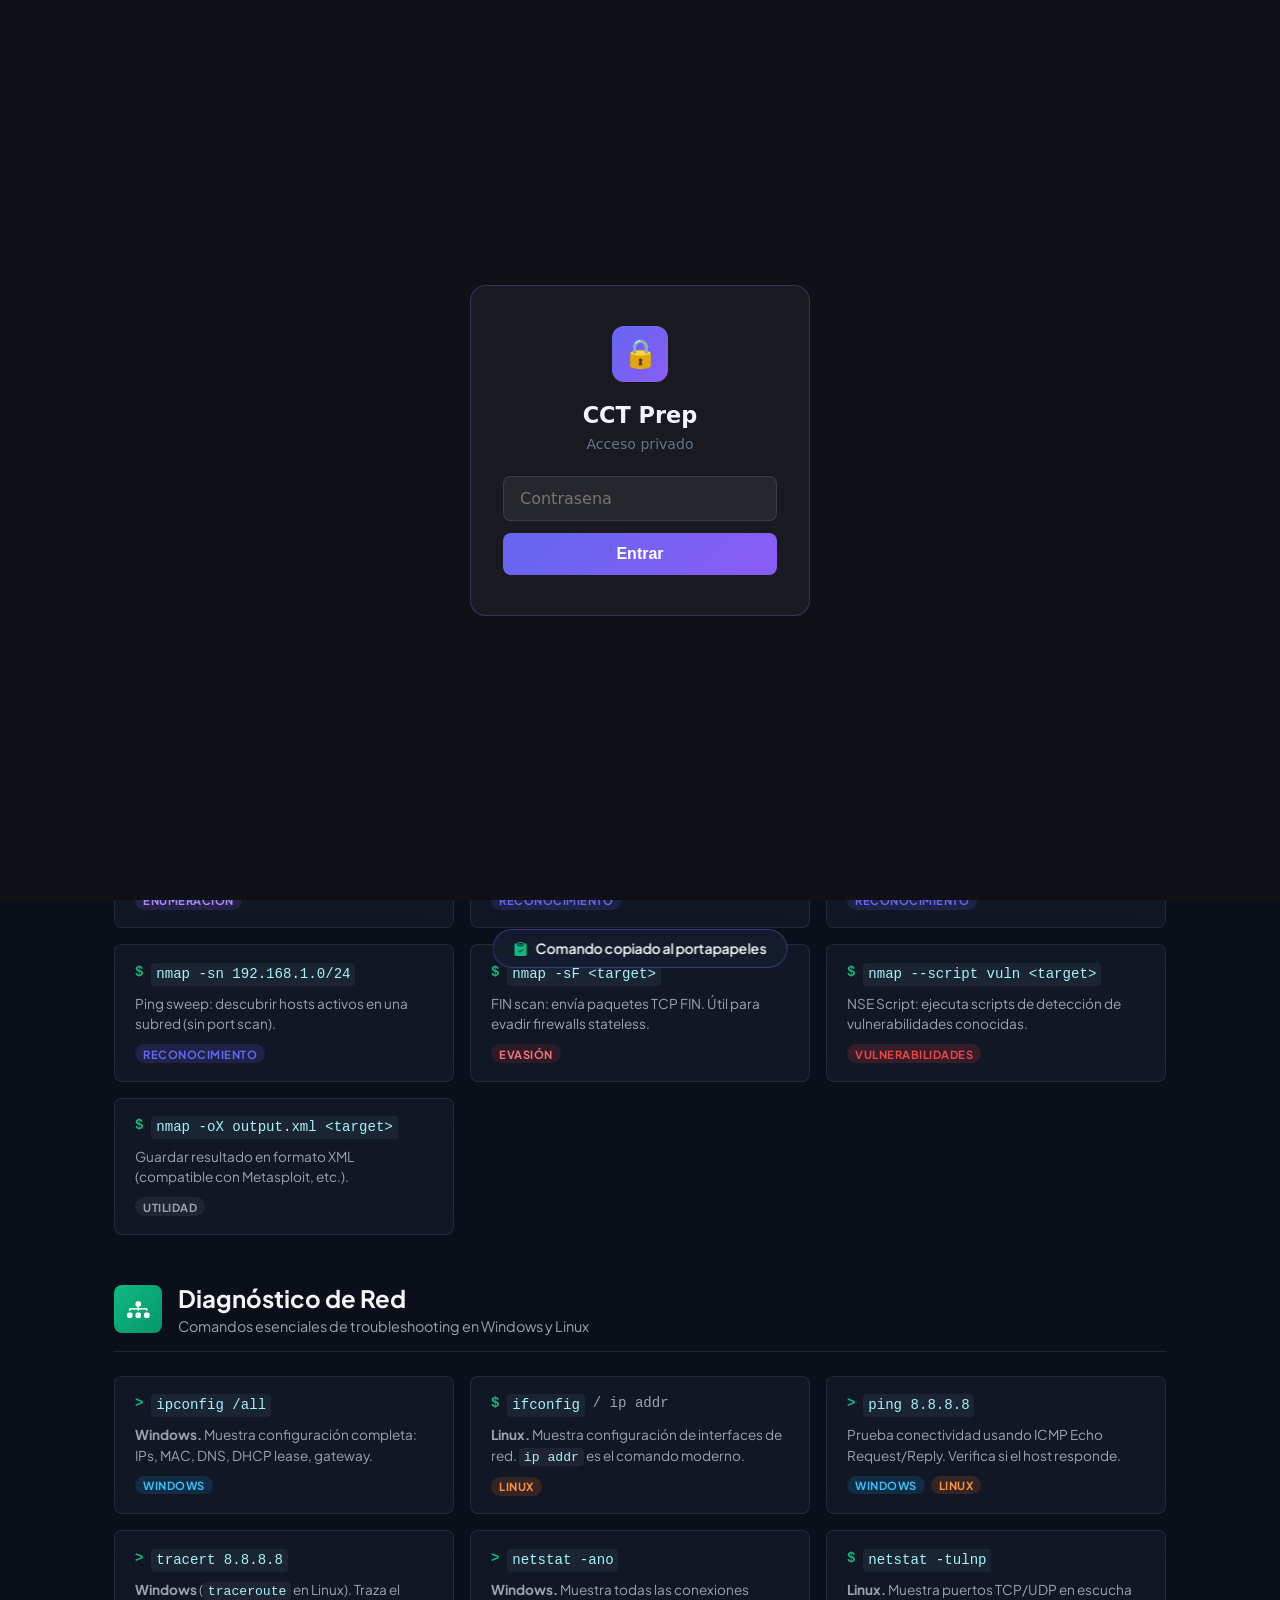
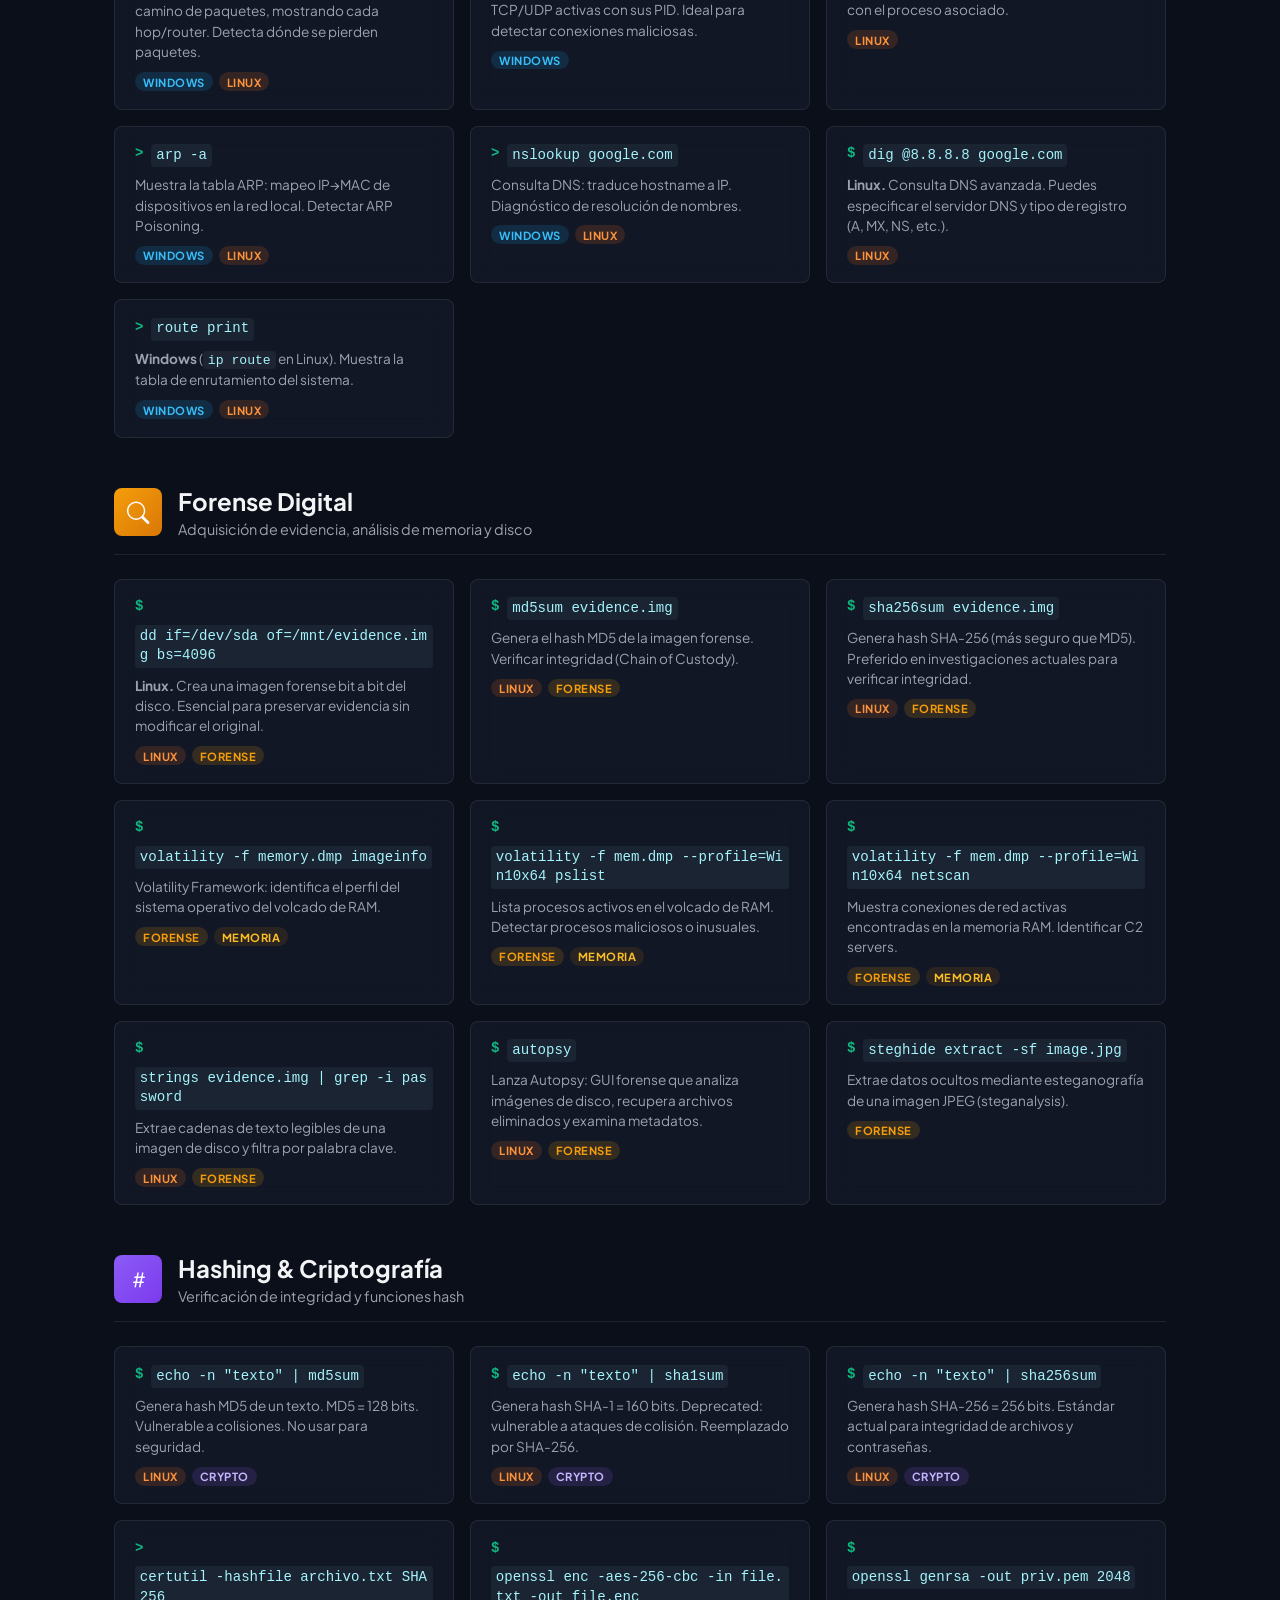
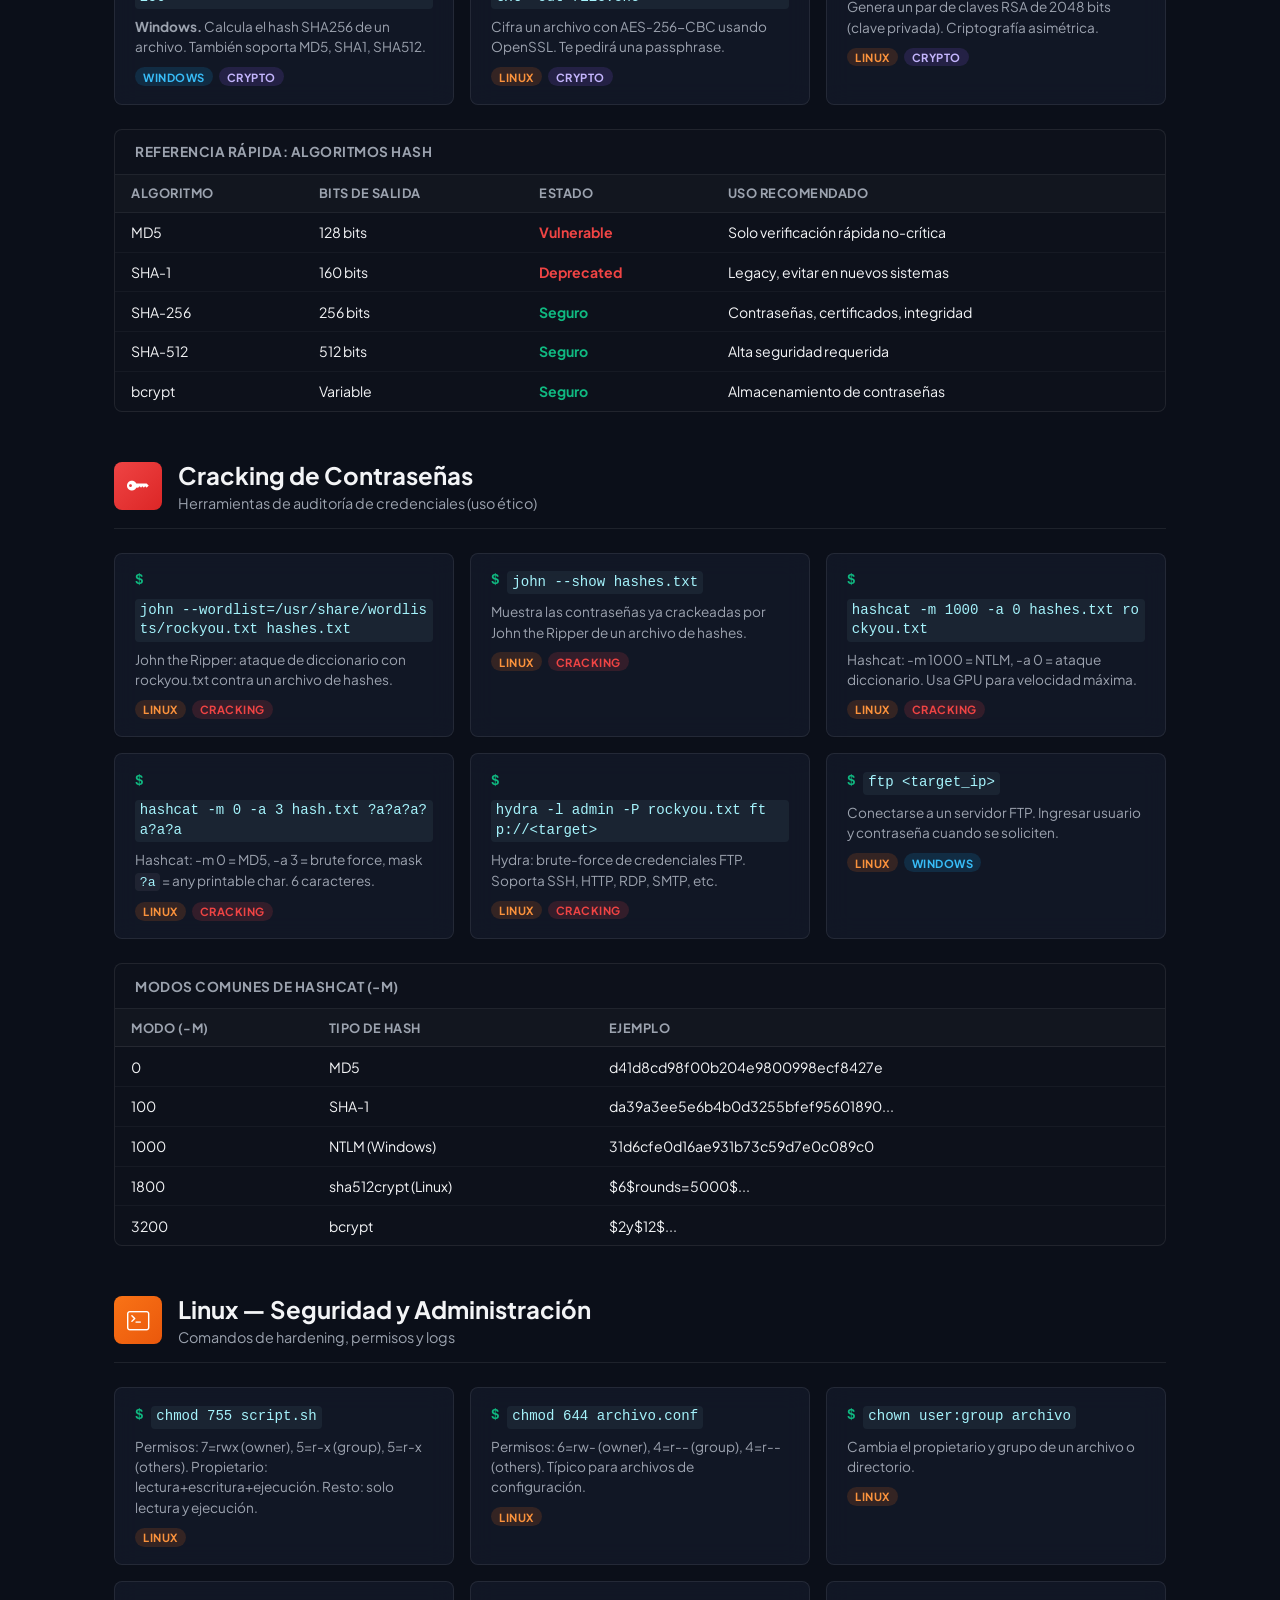
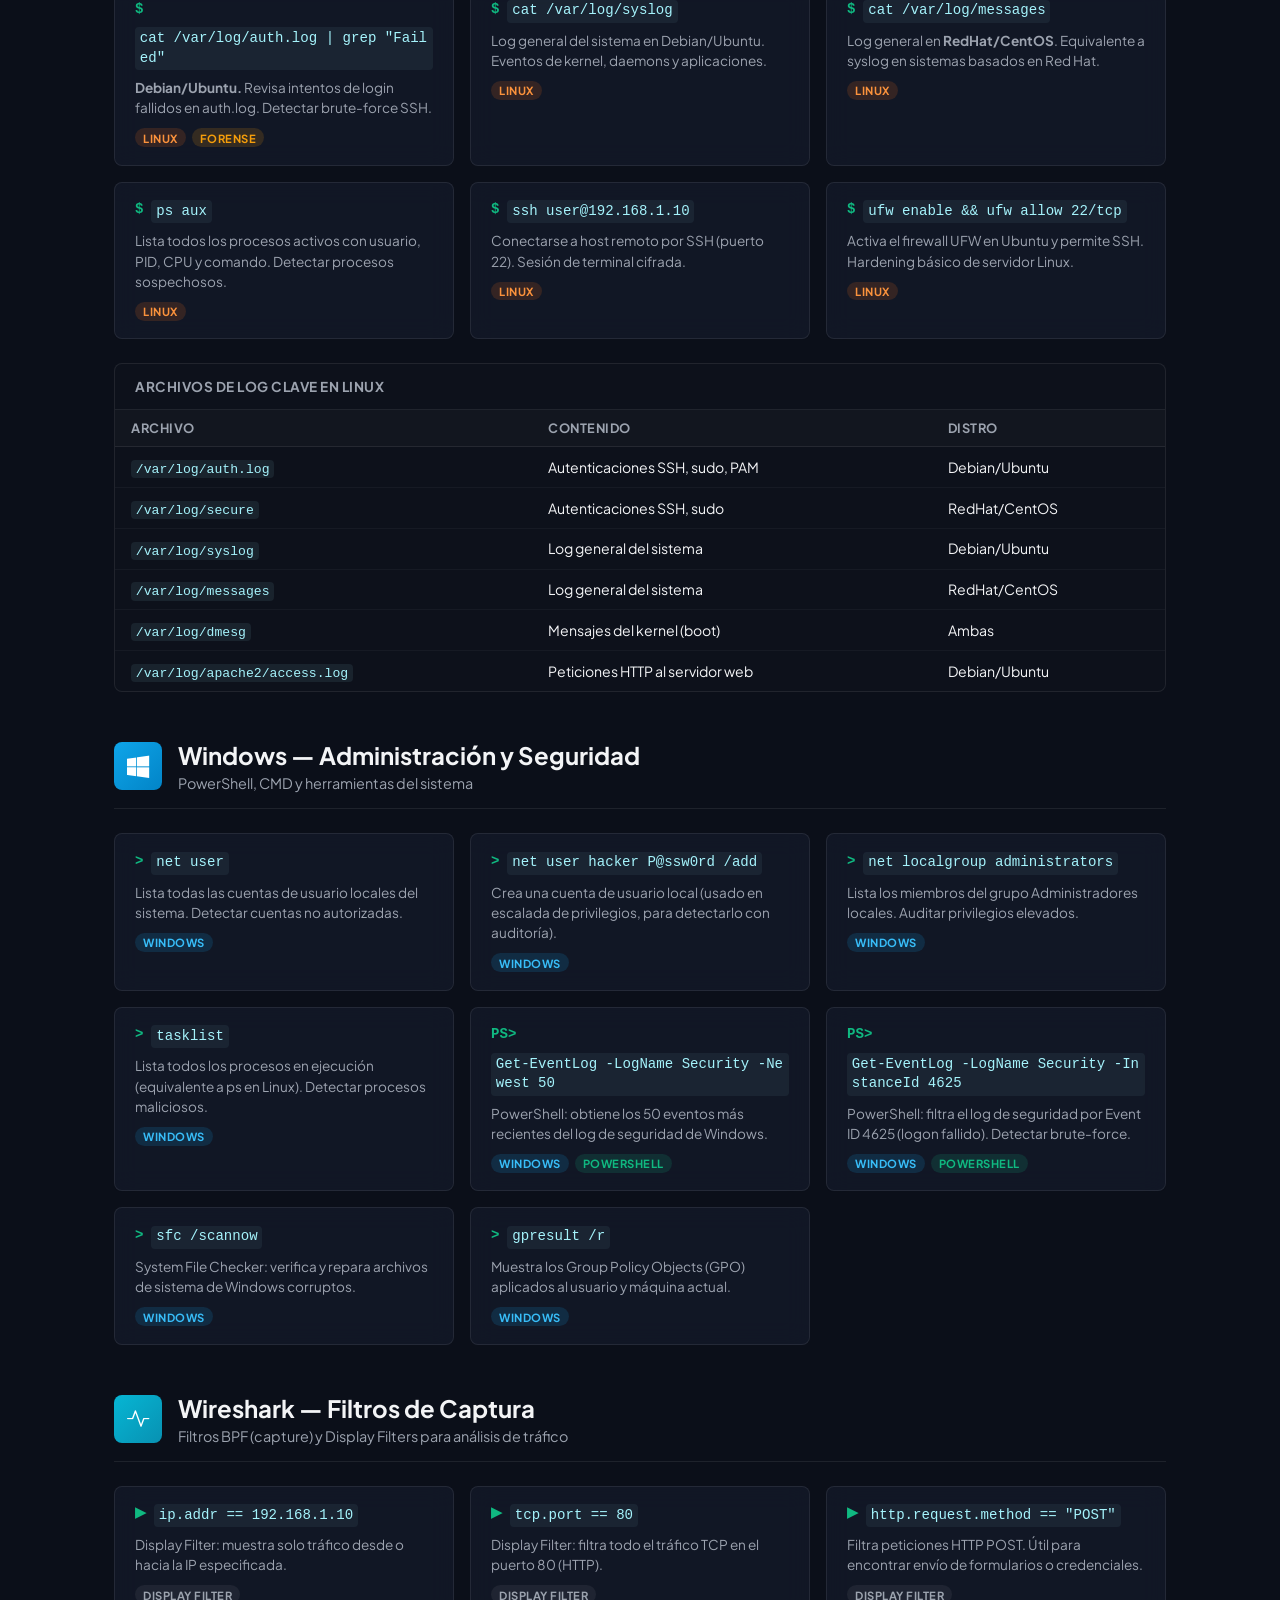
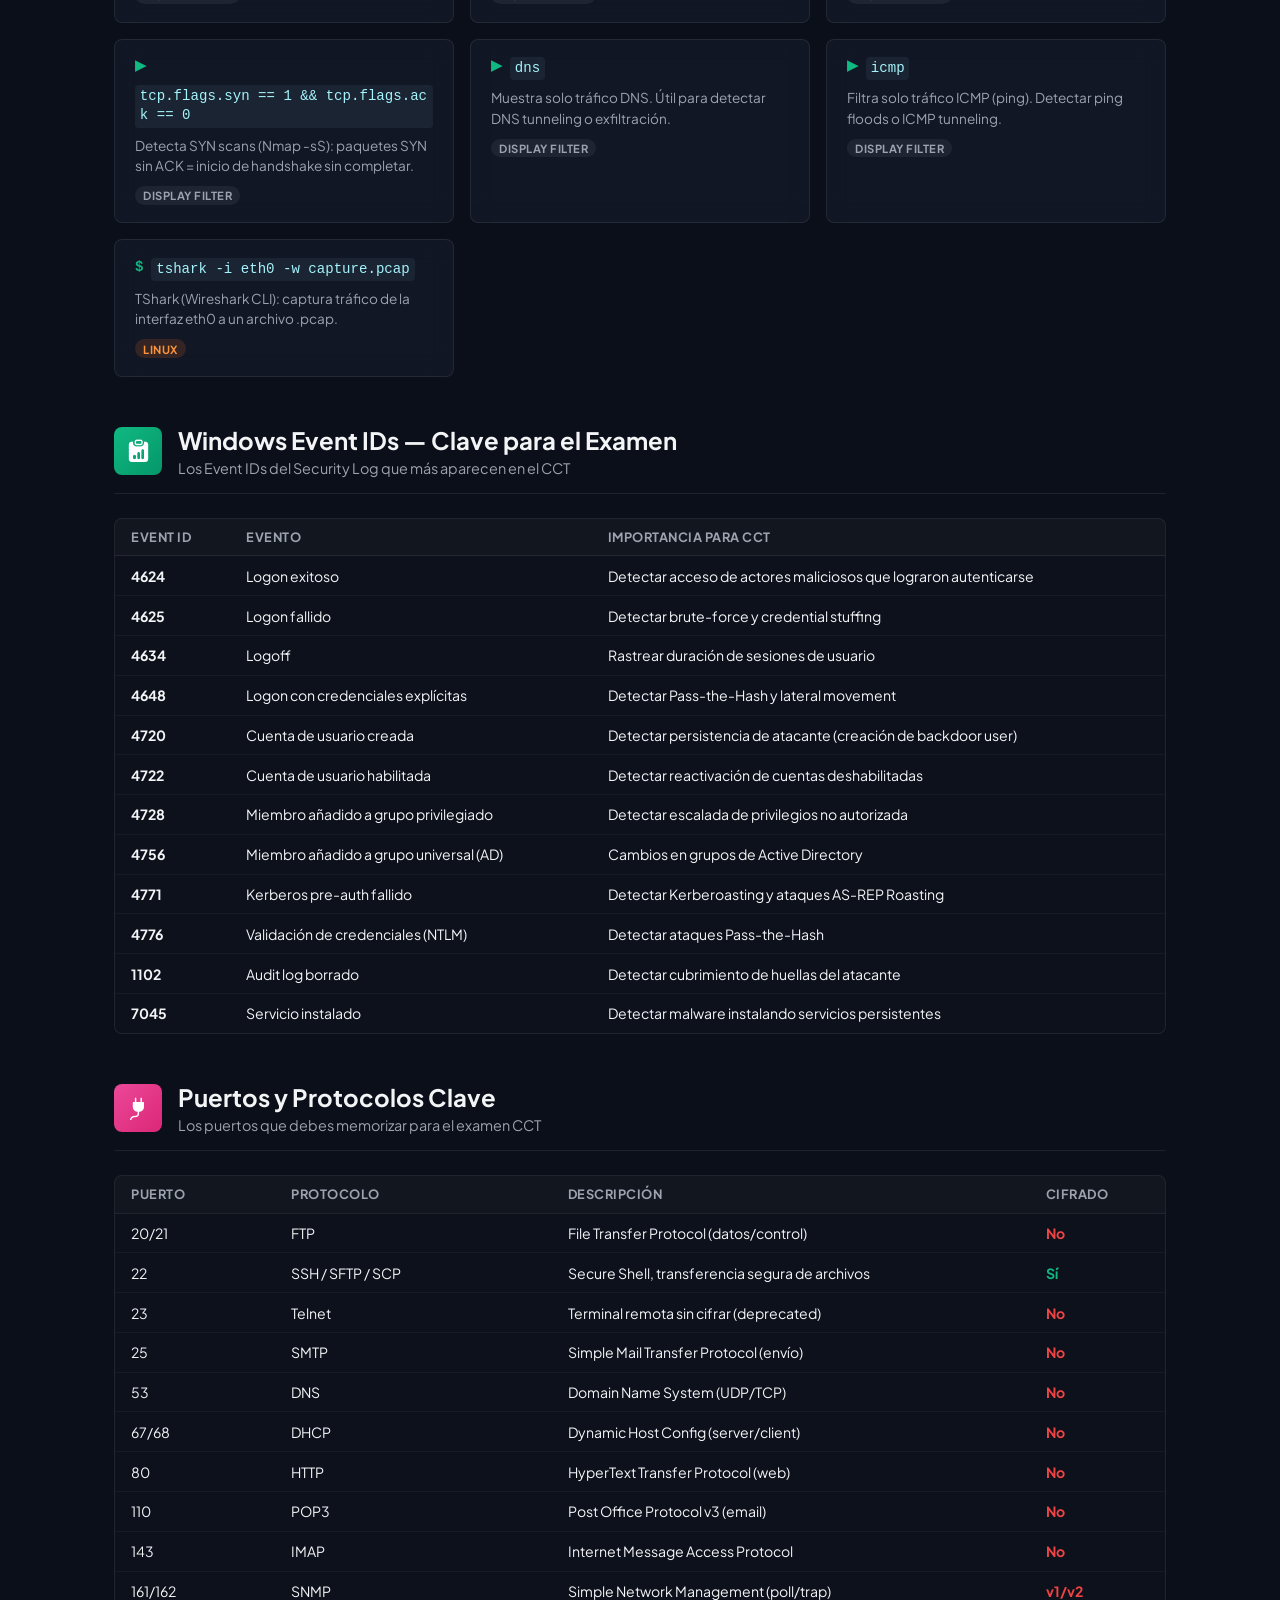
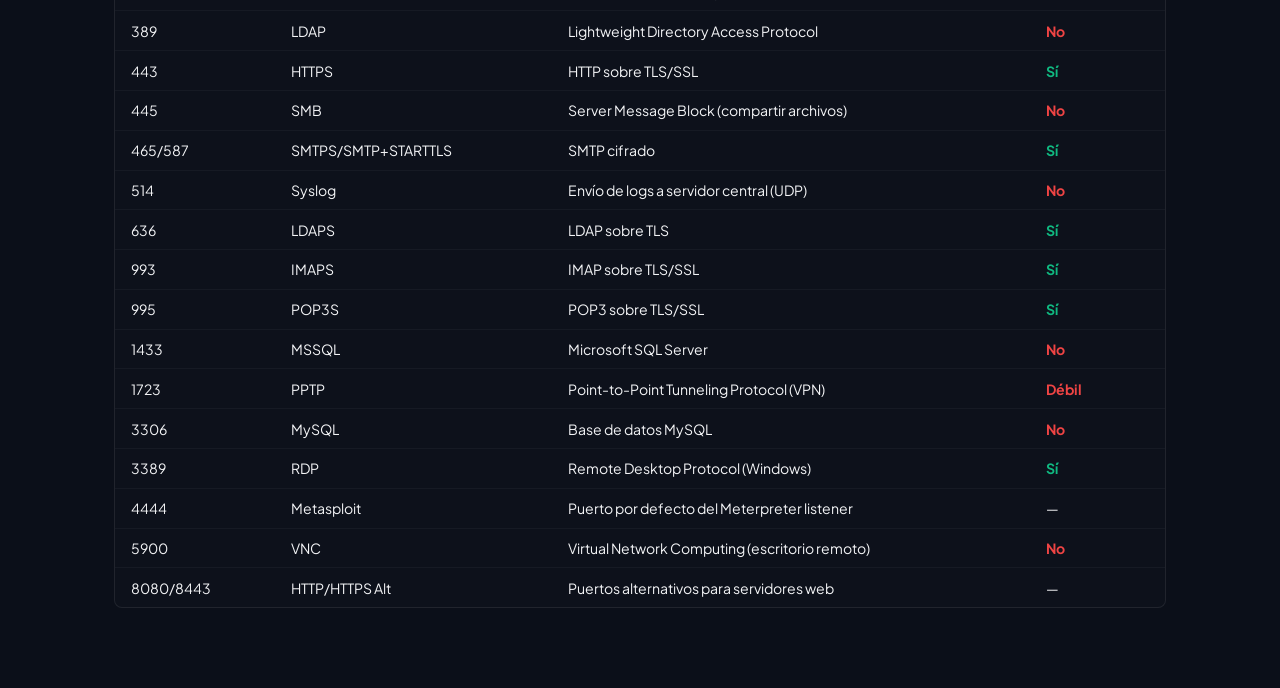
==== commit b2580900: "Password gate: 3 intentos, bloqueo 7 dias" ====
--- a/commands.html
+++ b/commands.html
@@ -15,40 +15,104 @@
   <script>if('serviceWorker' in navigator) navigator.serviceWorker.register('sw.js');</script>
 </head>
 <body>
+<!-- AUTH_GATE -->
 <div id="g" style="position:fixed;inset:0;z-index:9999;background:#0f1117;display:flex;align-items:center;justify-content:center;font-family:system-ui,sans-serif;">
   <div style="background:rgba(255,255,255,0.04);border:1px solid rgba(99,102,241,0.35);border-radius:16px;padding:2.5rem 2rem;width:min(340px,90vw);text-align:center;">
     <div style="width:56px;height:56px;background:linear-gradient(135deg,#6366f1,#8b5cf6);border-radius:12px;display:flex;align-items:center;justify-content:center;margin:0 auto 1.25rem;font-size:1.75rem;">&#128274;</div>
     <h2 style="color:#f1f5f9;margin:0 0 0.5rem;font-size:1.4rem;font-weight:700;">CCT Prep</h2>
     <p style="color:#64748b;font-size:0.88rem;margin:0 0 1.5rem;">Acceso privado</p>
-    <input id="pi" type="password" placeholder="Contrasena" autocomplete="current-password" autofocus
+    <input id="pi" type="password" placeholder="Contrasena" autocomplete="current-password"
       style="width:100%;box-sizing:border-box;background:rgba(255,255,255,0.06);border:1px solid rgba(255,255,255,0.1);border-radius:8px;padding:0.75rem 1rem;color:#f1f5f9;font-size:1rem;outline:none;margin-bottom:0.75rem;font-family:inherit;">
-    <button onclick="ca()"
-      style="width:100%;background:linear-gradient(135deg,#6366f1,#8b5cf6);border:none;border-radius:8px;padding:0.75rem;color:white;font-size:1rem;font-weight:600;cursor:pointer;letter-spacing:0.3px;">
+    <button id="gb" onclick="ca()"
+      style="width:100%;background:linear-gradient(135deg,#6366f1,#8b5cf6);border:none;border-radius:8px;padding:0.75rem;color:white;font-size:1rem;font-weight:600;cursor:pointer;">
       Entrar
     </button>
-    <p id="pe" style="color:#ef4444;font-size:0.85rem;margin:0.75rem 0 0;display:none;">Contrasena incorrecta</p>
+    <p id="pe" style="color:#ef4444;font-size:0.85rem;margin:0.75rem 0 0;min-height:1.2em;display:none;line-height:1.4;"></p>
   </div>
 </div>
 <script>
   (function(){
-    if(localStorage.getItem('cct_auth')==='1'){
-      document.getElementById('g').style.display='none';return;
-    }
-    document.getElementById('pi').addEventListener('keydown',function(e){
-      if(e.key==='Enter')ca();
+    var MAX  = 3;
+    var WAIT = 7 * 24 * 60 * 60 * 1000; // 7 dias en ms
+
+    // Ya autenticado
+    if(localStorage.getItem('cct_auth') === '1'){
+      document.getElementById('g').style.display = 'none';
+      return;
+    }
+
+    // Verificar bloqueo activo
+    var lock = localStorage.getItem('cct_lock');
+    if(lock){
+      var remaining = parseInt(lock) + WAIT - Date.now();
+      if(remaining > 0){
+        var days  = Math.floor(remaining / (24*60*60*1000));
+        var hours = Math.ceil(remaining  / (60*60*1000));
+        var msg   = days >= 1
+          ? 'Bloqueado. Intenta en ' + (days + 1) + ' dias.'
+          : 'Bloqueado. Intenta en ' + hours + ' hora' + (hours !== 1 ? 's.' : '.');
+        showError(msg);
+        lockUI();
+        return;
+      } else {
+        // Bloqueo expirado
+        localStorage.removeItem('cct_lock');
+        localStorage.removeItem('cct_tries');
+      }
+    }
+
+    document.getElementById('pi').focus();
+    document.getElementById('pi').addEventListener('keydown', function(e){
+      if(e.key === 'Enter') ca();
     });
   })();
+
   function ca(){
-    if(document.getElementById('pi').value==='CCT2025'){
-      localStorage.setItem('cct_auth','1');
-      document.getElementById('g').style.display='none';
-    }else{
-      document.getElementById('pe').style.display='block';
-      document.getElementById('pi').value='';
-      document.getElementById('pi').focus();
-    }
+    var MAX  = 3;
+    var WAIT = 7 * 24 * 60 * 60 * 1000;
+    var pi   = document.getElementById('pi');
+
+    // Verificar bloqueo (por si acaso)
+    var lock = localStorage.getItem('cct_lock');
+    if(lock && (parseInt(lock) + WAIT - Date.now() > 0)) return;
+
+    if(pi.value === 'CCT2025'){
+      localStorage.setItem('cct_auth', '1');
+      localStorage.removeItem('cct_tries');
+      localStorage.removeItem('cct_lock');
+      document.getElementById('g').style.display = 'none';
+    } else {
+      var tries = parseInt(localStorage.getItem('cct_tries') || '0') + 1;
+      localStorage.setItem('cct_tries', tries);
+      pi.value = '';
+      pi.focus();
+
+      if(tries >= MAX){
+        localStorage.setItem('cct_lock', Date.now().toString());
+        showError('Demasiados intentos. Acceso bloqueado por 7 dias.');
+        lockUI();
+      } else {
+        var left = MAX - tries;
+        showError('Contrasena incorrecta. ' + left + ' intento' + (left !== 1 ? 's' : '') + ' restante' + (left !== 1 ? 's.' : '.'));
+      }
+    }
+  }
+
+  function showError(msg){
+    var pe = document.getElementById('pe');
+    pe.textContent = msg;
+    pe.style.display = 'block';
+  }
+
+  function lockUI(){
+    document.getElementById('pi').disabled = true;
+    document.getElementById('pi').style.opacity = '0.35';
+    document.getElementById('gb').disabled = true;
+    document.getElementById('gb').style.opacity = '0.35';
+    document.getElementById('gb').style.cursor = 'not-allowed';
   }
 </script>
+<!-- /AUTH_GATE -->
 
   <nav class="navbar">
     <a href="index.html" class="brand">
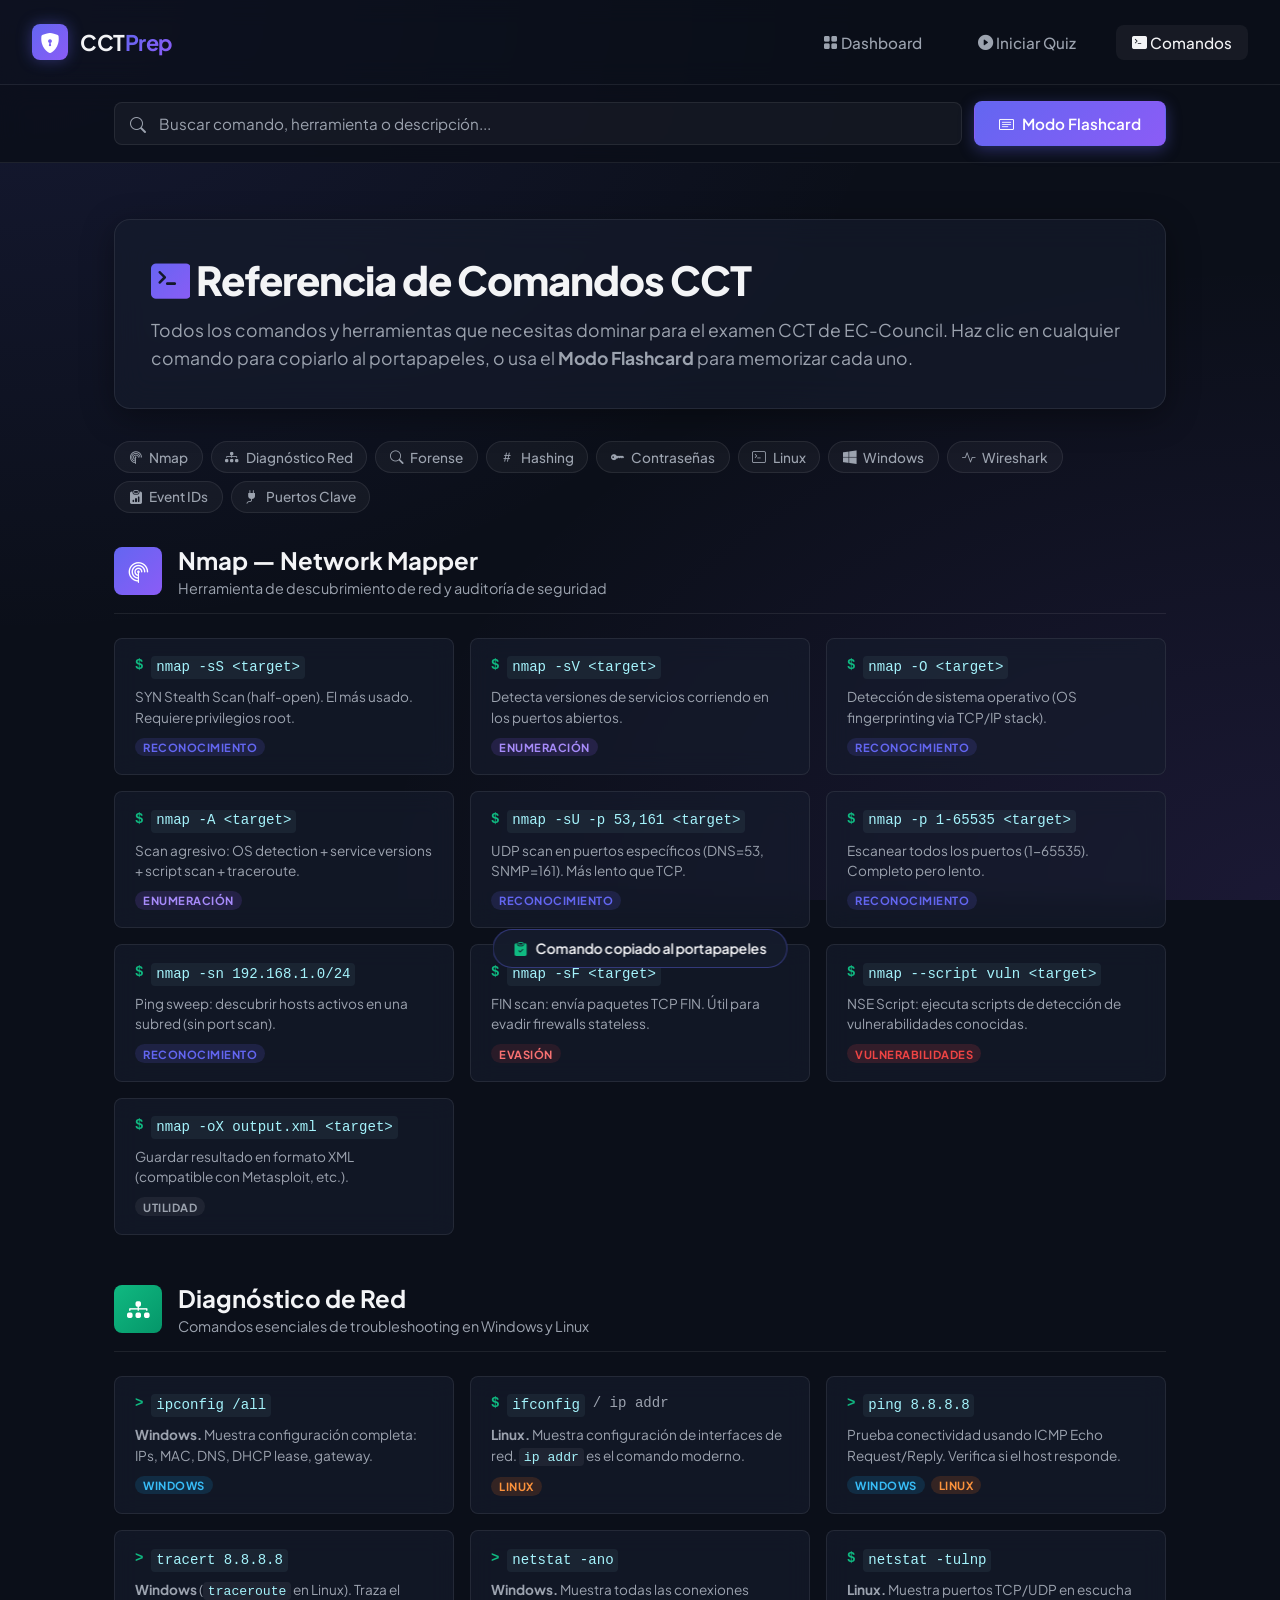
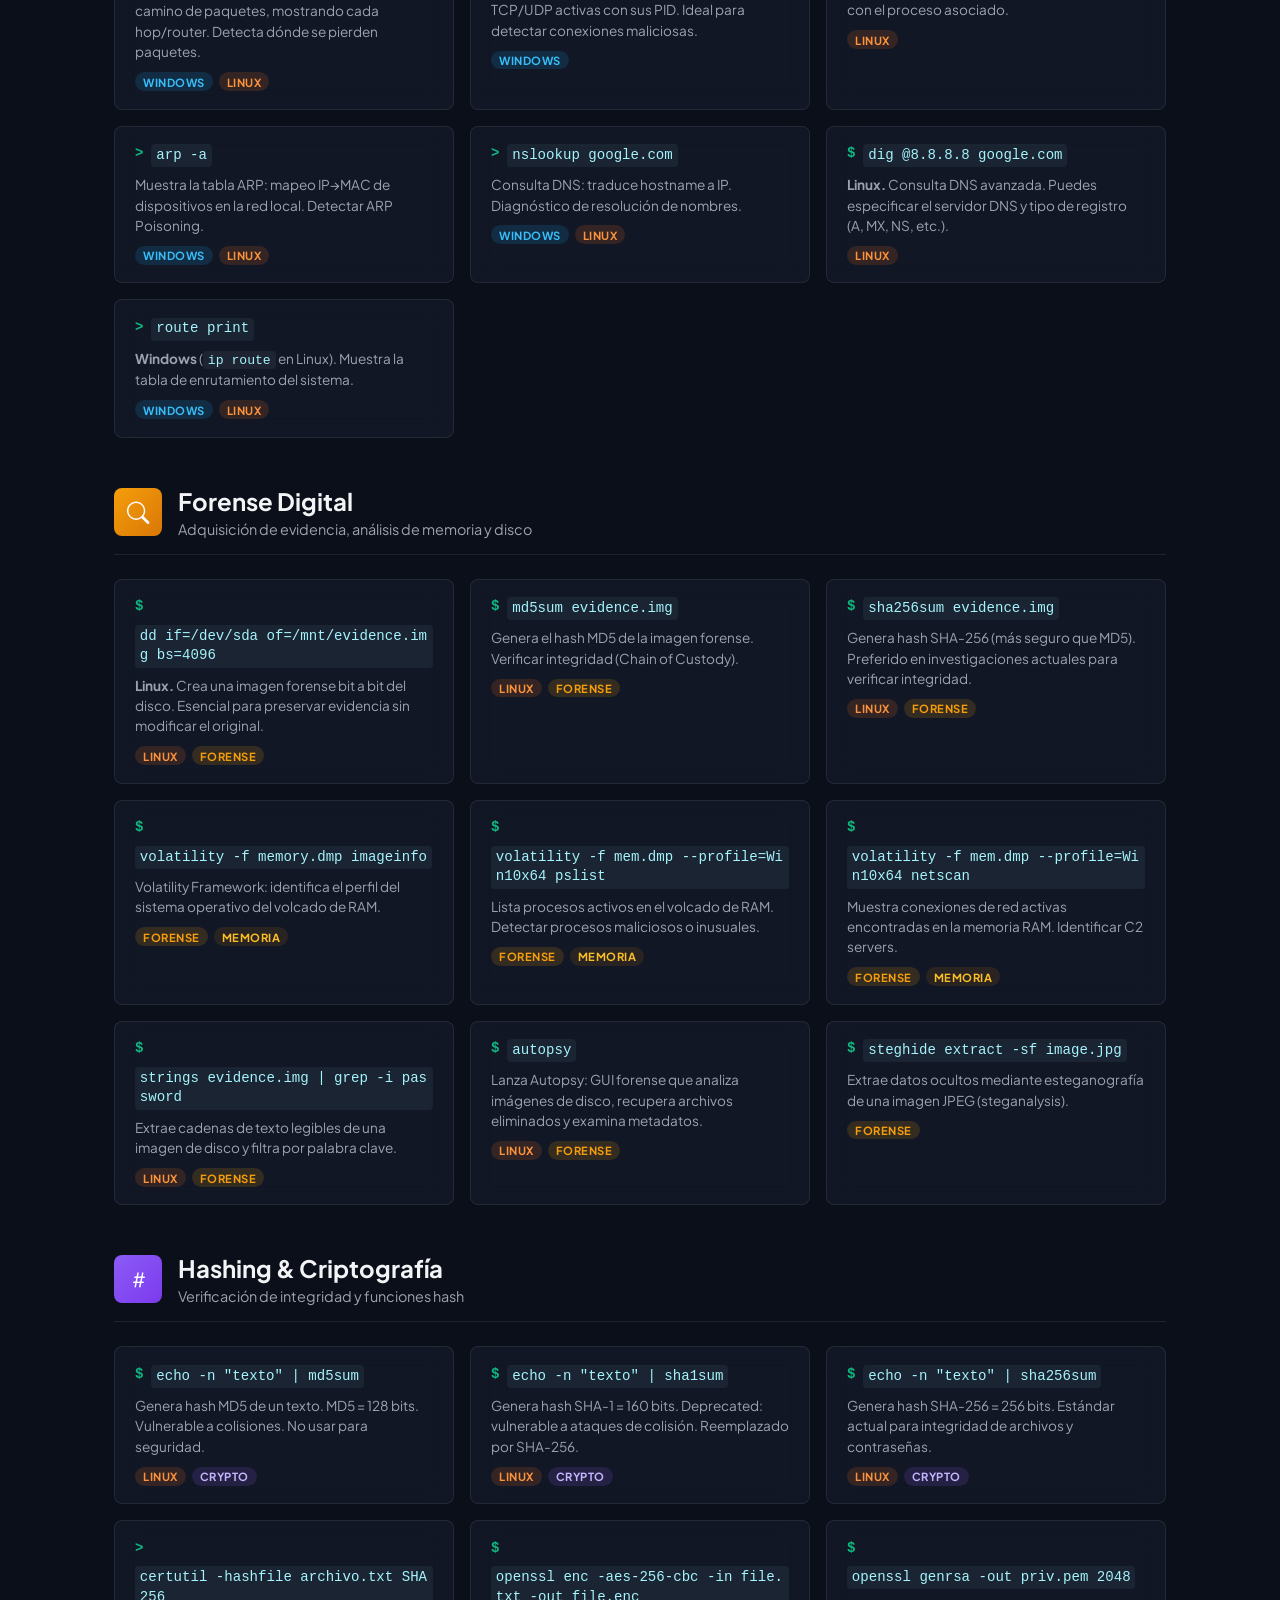
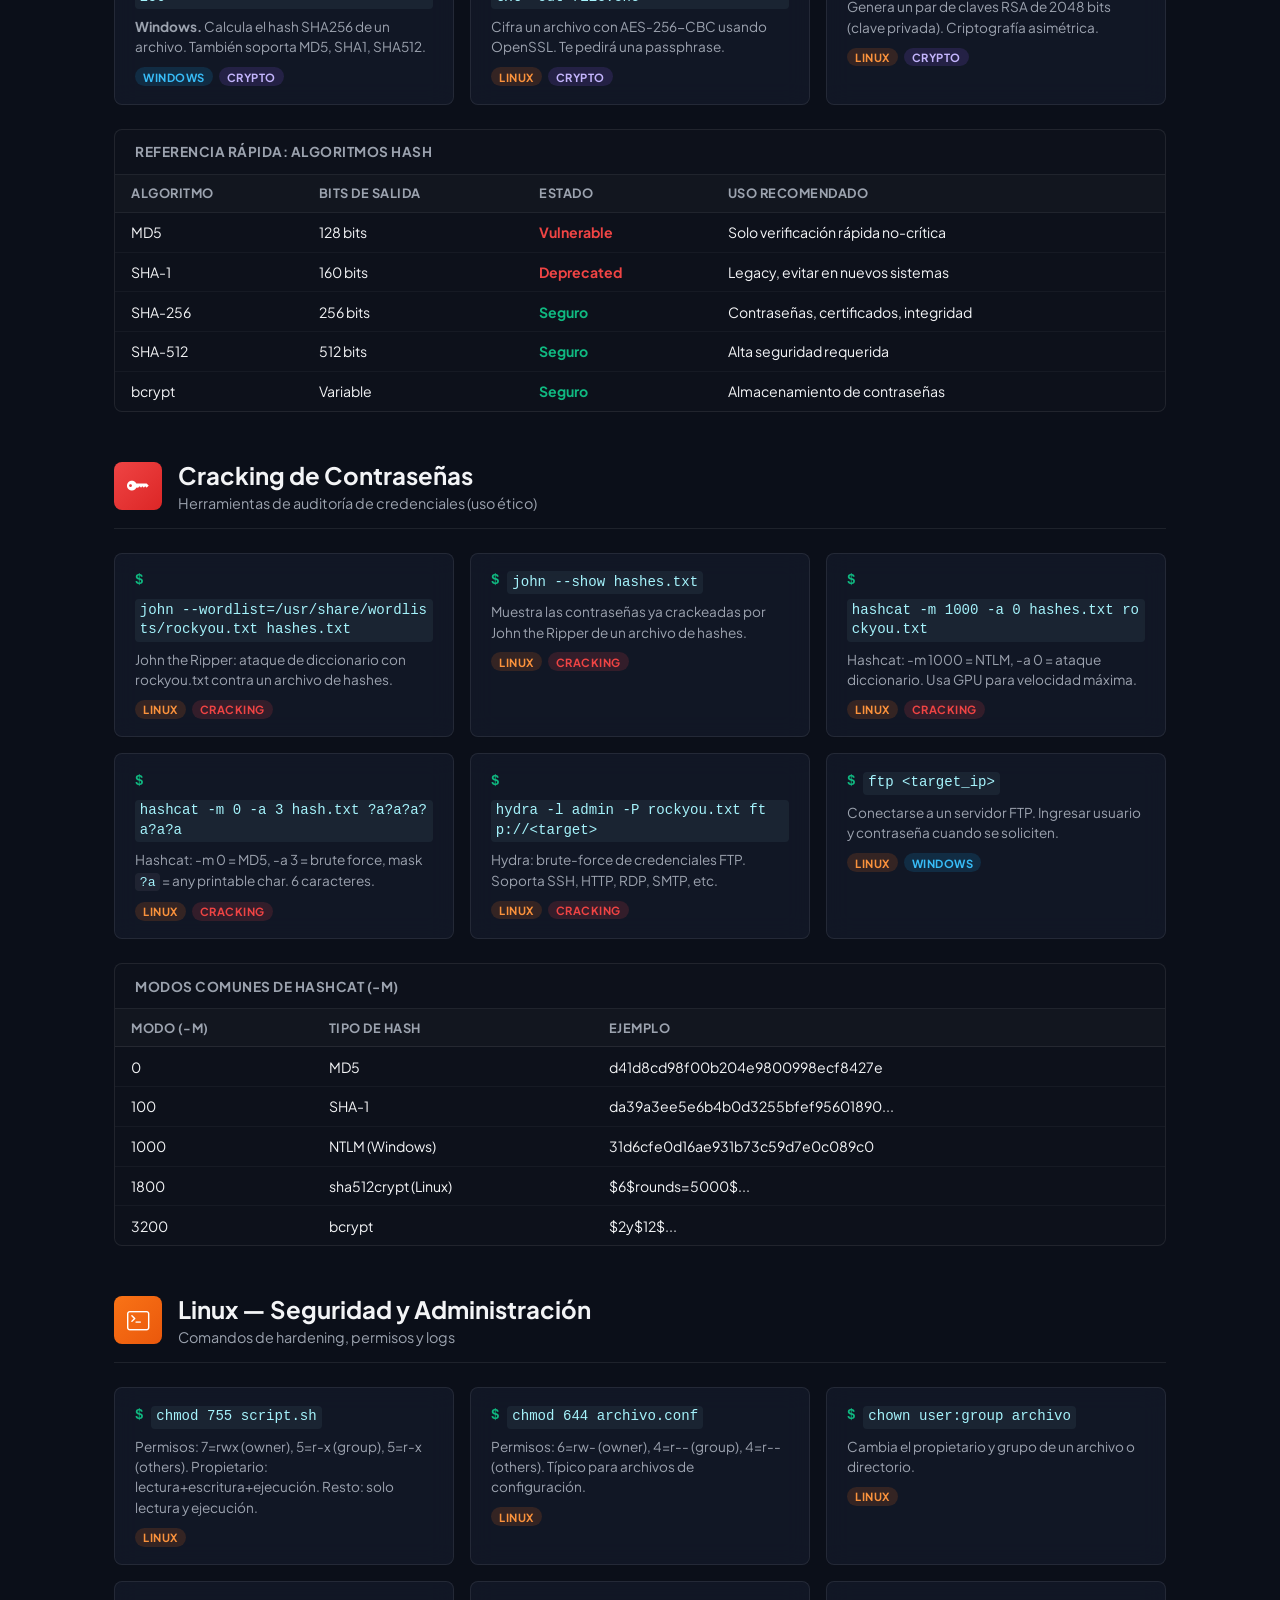
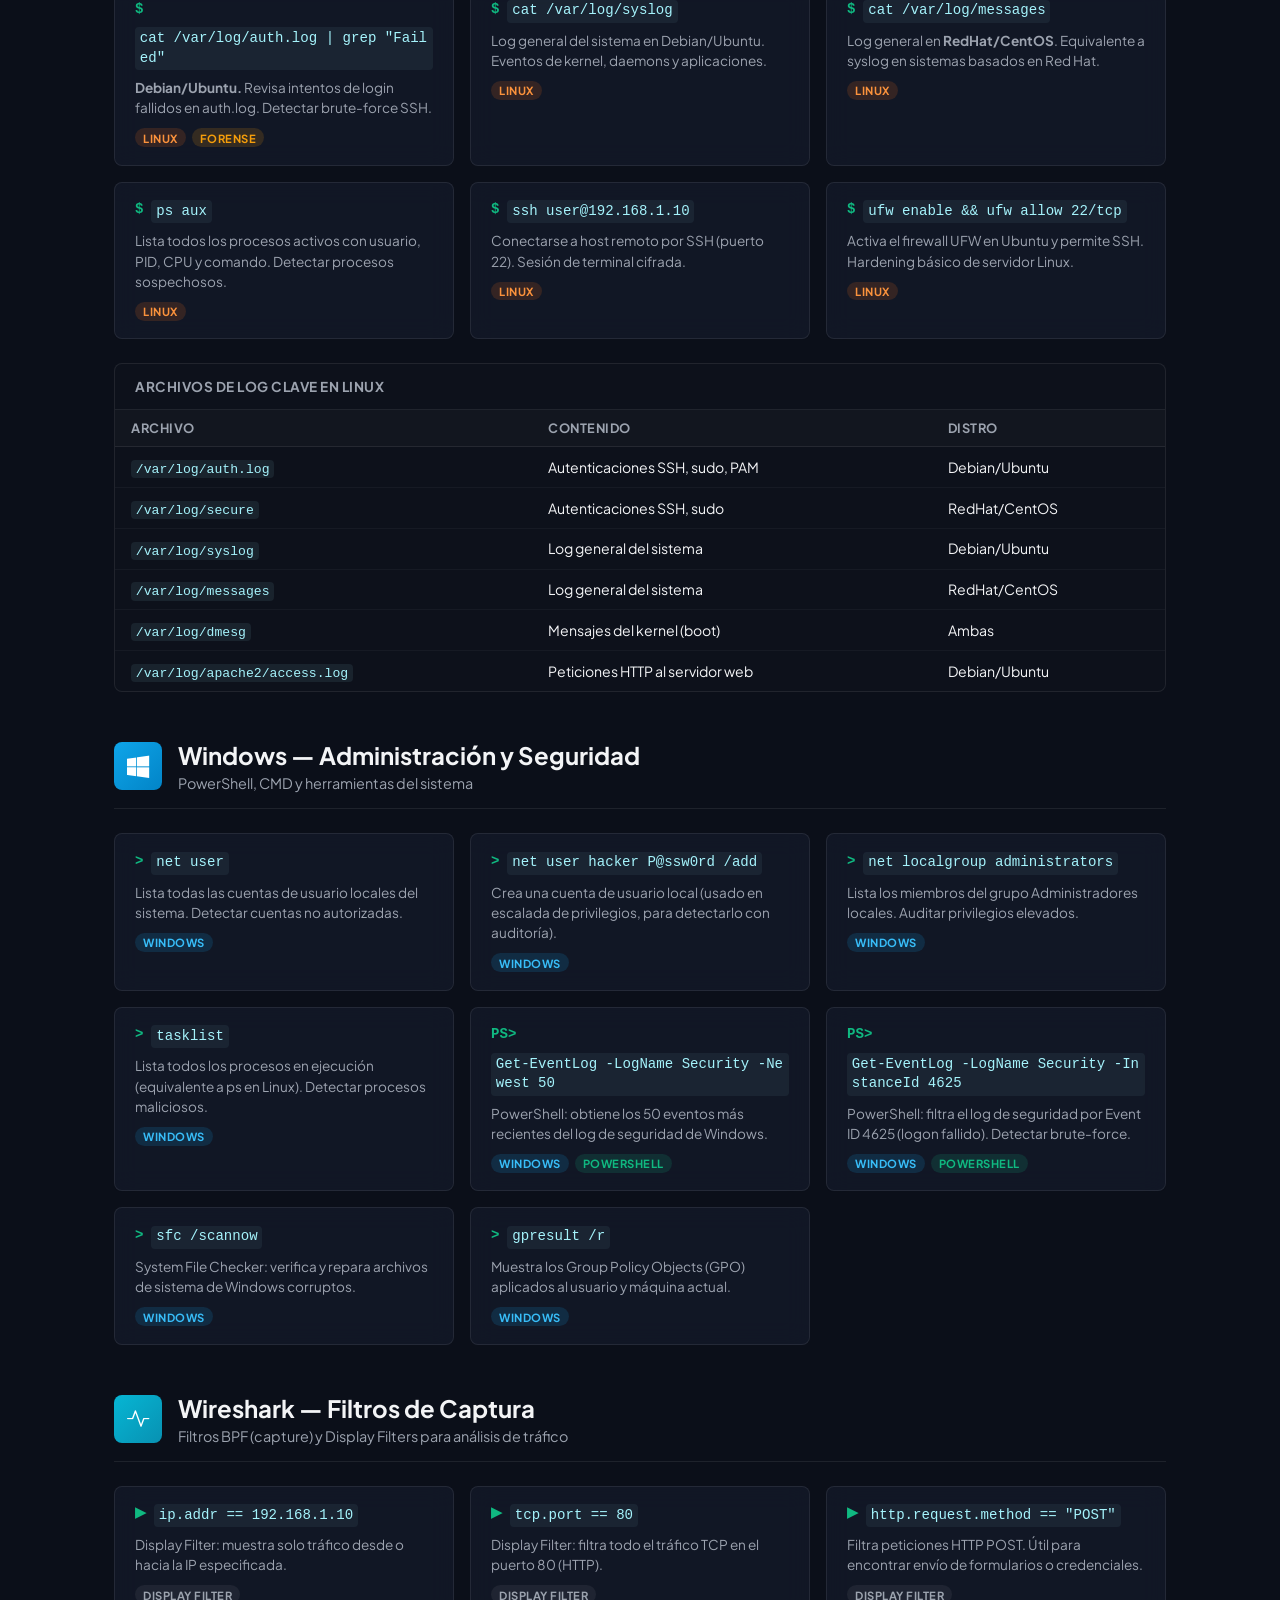
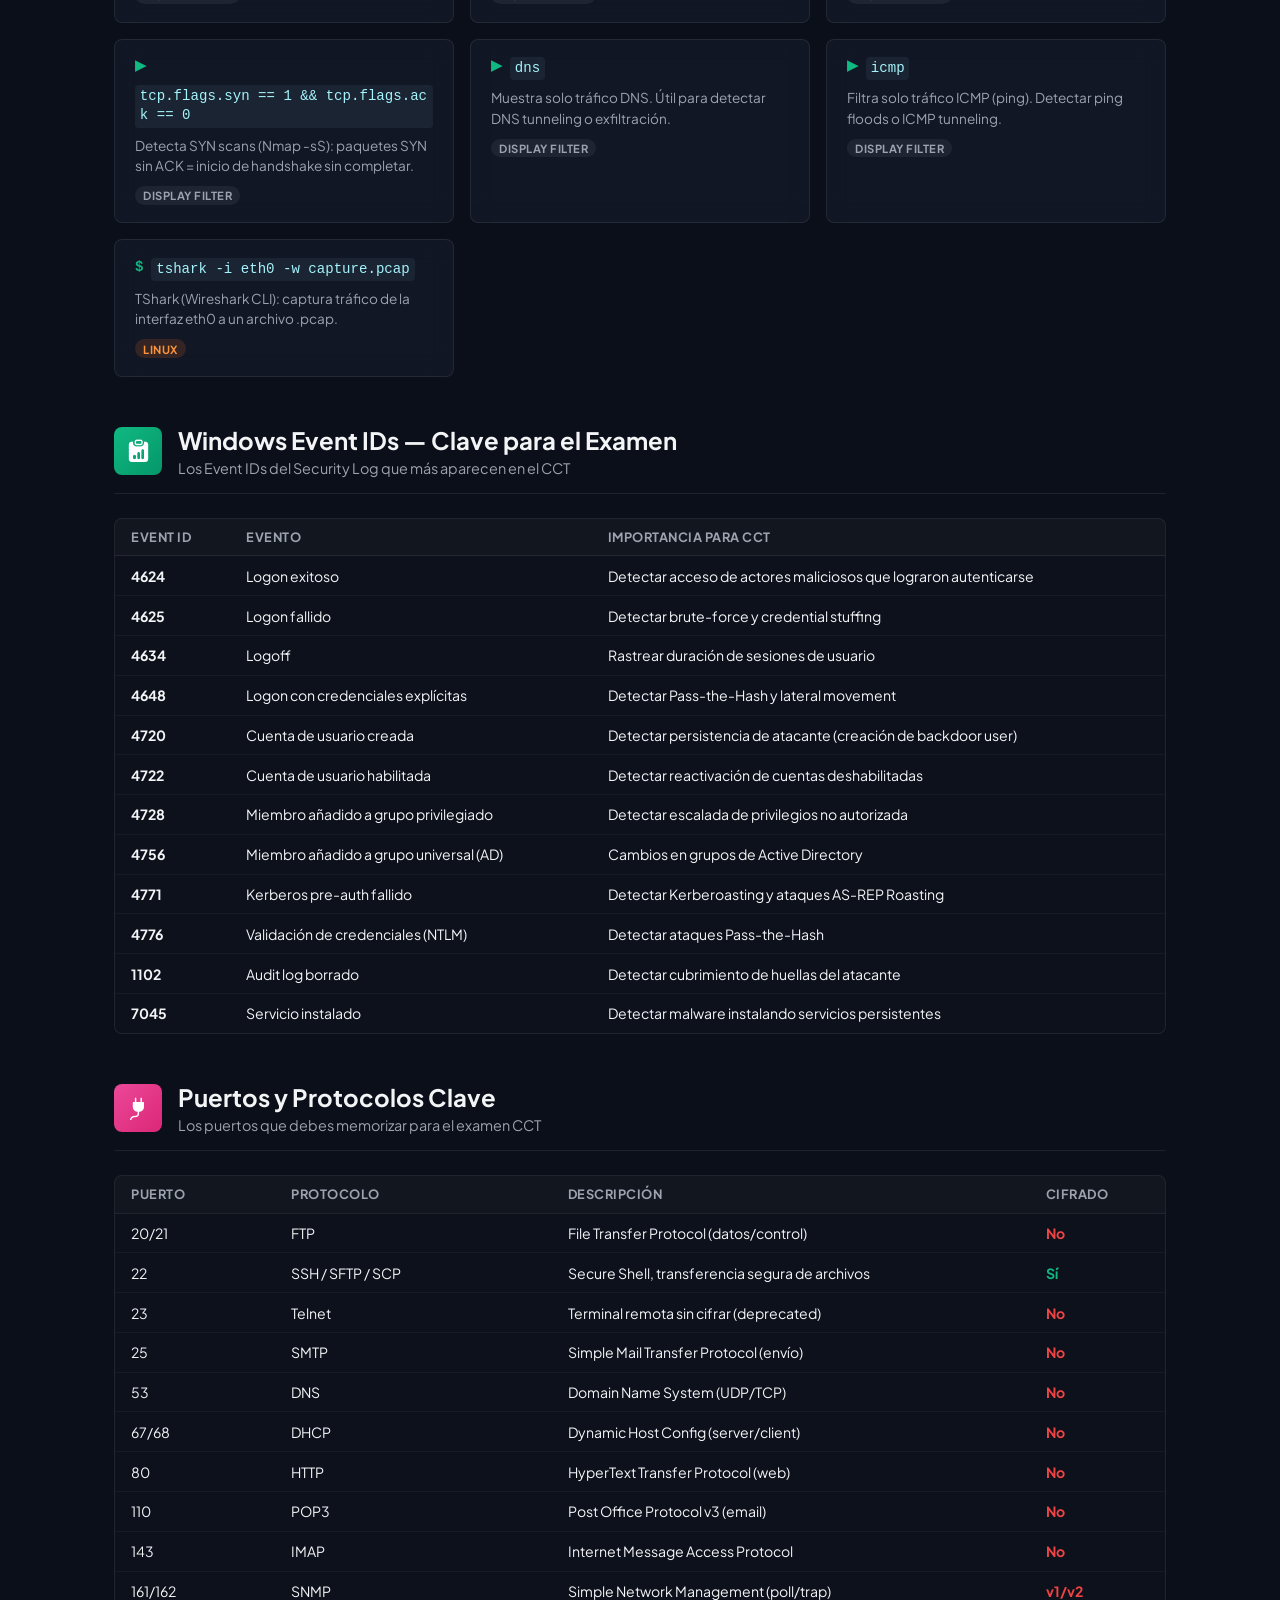
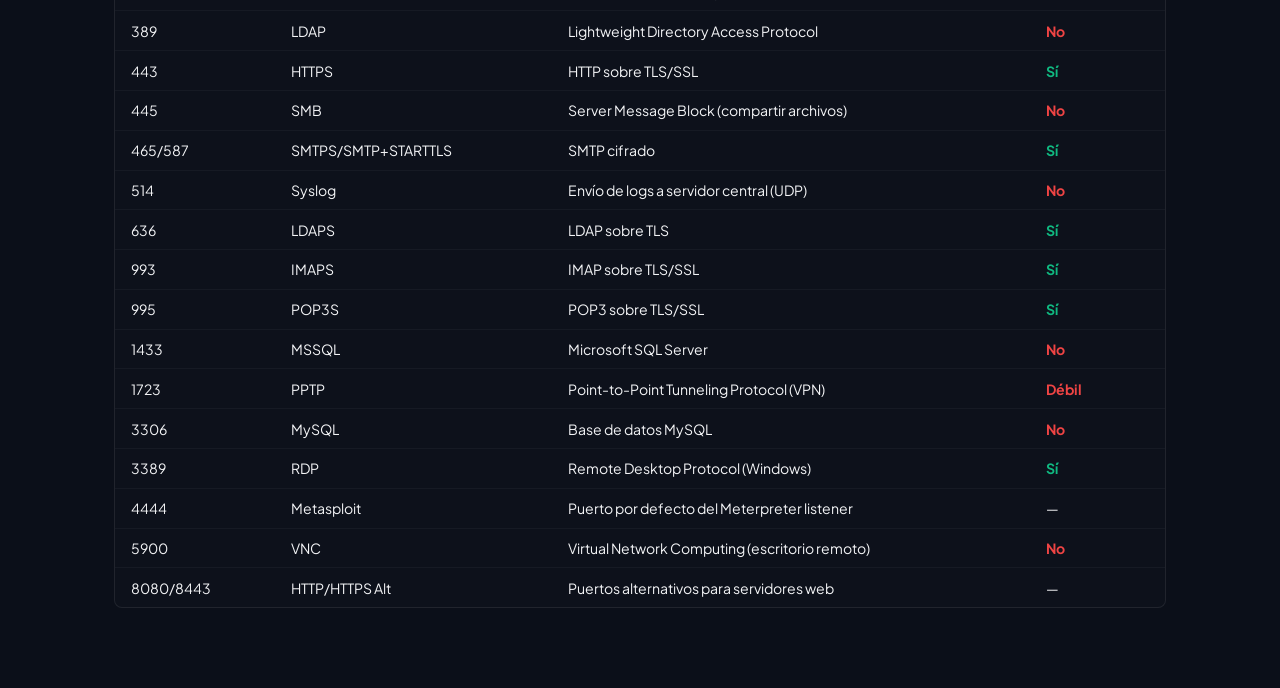
==== commit 4e0d164f: "Add 12 questions (hacking phases, vuln lifecycle, fire classes, cmd syntax); fix cct_008 and cct_035" ====
--- a/commands.html
+++ b/commands.html
@@ -15,104 +15,6 @@
   <script>if('serviceWorker' in navigator) navigator.serviceWorker.register('sw.js');</script>
 </head>
 <body>
-<!-- AUTH_GATE -->
-<div id="g" style="position:fixed;inset:0;z-index:9999;background:#0f1117;display:flex;align-items:center;justify-content:center;font-family:system-ui,sans-serif;">
-  <div style="background:rgba(255,255,255,0.04);border:1px solid rgba(99,102,241,0.35);border-radius:16px;padding:2.5rem 2rem;width:min(340px,90vw);text-align:center;">
-    <div style="width:56px;height:56px;background:linear-gradient(135deg,#6366f1,#8b5cf6);border-radius:12px;display:flex;align-items:center;justify-content:center;margin:0 auto 1.25rem;font-size:1.75rem;">&#128274;</div>
-    <h2 style="color:#f1f5f9;margin:0 0 0.5rem;font-size:1.4rem;font-weight:700;">CCT Prep</h2>
-    <p style="color:#64748b;font-size:0.88rem;margin:0 0 1.5rem;">Acceso privado</p>
-    <input id="pi" type="password" placeholder="Contrasena" autocomplete="current-password"
-      style="width:100%;box-sizing:border-box;background:rgba(255,255,255,0.06);border:1px solid rgba(255,255,255,0.1);border-radius:8px;padding:0.75rem 1rem;color:#f1f5f9;font-size:1rem;outline:none;margin-bottom:0.75rem;font-family:inherit;">
-    <button id="gb" onclick="ca()"
-      style="width:100%;background:linear-gradient(135deg,#6366f1,#8b5cf6);border:none;border-radius:8px;padding:0.75rem;color:white;font-size:1rem;font-weight:600;cursor:pointer;">
-      Entrar
-    </button>
-    <p id="pe" style="color:#ef4444;font-size:0.85rem;margin:0.75rem 0 0;min-height:1.2em;display:none;line-height:1.4;"></p>
-  </div>
-</div>
-<script>
-  (function(){
-    var MAX  = 3;
-    var WAIT = 7 * 24 * 60 * 60 * 1000; // 7 dias en ms
-
-    // Ya autenticado
-    if(localStorage.getItem('cct_auth') === '1'){
-      document.getElementById('g').style.display = 'none';
-      return;
-    }
-
-    // Verificar bloqueo activo
-    var lock = localStorage.getItem('cct_lock');
-    if(lock){
-      var remaining = parseInt(lock) + WAIT - Date.now();
-      if(remaining > 0){
-        var days  = Math.floor(remaining / (24*60*60*1000));
-        var hours = Math.ceil(remaining  / (60*60*1000));
-        var msg   = days >= 1
-          ? 'Bloqueado. Intenta en ' + (days + 1) + ' dias.'
-          : 'Bloqueado. Intenta en ' + hours + ' hora' + (hours !== 1 ? 's.' : '.');
-        showError(msg);
-        lockUI();
-        return;
-      } else {
-        // Bloqueo expirado
-        localStorage.removeItem('cct_lock');
-        localStorage.removeItem('cct_tries');
-      }
-    }
-
-    document.getElementById('pi').focus();
-    document.getElementById('pi').addEventListener('keydown', function(e){
-      if(e.key === 'Enter') ca();
-    });
-  })();
-
-  function ca(){
-    var MAX  = 3;
-    var WAIT = 7 * 24 * 60 * 60 * 1000;
-    var pi   = document.getElementById('pi');
-
-    // Verificar bloqueo (por si acaso)
-    var lock = localStorage.getItem('cct_lock');
-    if(lock && (parseInt(lock) + WAIT - Date.now() > 0)) return;
-
-    if(pi.value === 'CCT2025'){
-      localStorage.setItem('cct_auth', '1');
-      localStorage.removeItem('cct_tries');
-      localStorage.removeItem('cct_lock');
-      document.getElementById('g').style.display = 'none';
-    } else {
-      var tries = parseInt(localStorage.getItem('cct_tries') || '0') + 1;
-      localStorage.setItem('cct_tries', tries);
-      pi.value = '';
-      pi.focus();
-
-      if(tries >= MAX){
-        localStorage.setItem('cct_lock', Date.now().toString());
-        showError('Demasiados intentos. Acceso bloqueado por 7 dias.');
-        lockUI();
-      } else {
-        var left = MAX - tries;
-        showError('Contrasena incorrecta. ' + left + ' intento' + (left !== 1 ? 's' : '') + ' restante' + (left !== 1 ? 's.' : '.'));
-      }
-    }
-  }
-
-  function showError(msg){
-    var pe = document.getElementById('pe');
-    pe.textContent = msg;
-    pe.style.display = 'block';
-  }
-
-  function lockUI(){
-    document.getElementById('pi').disabled = true;
-    document.getElementById('pi').style.opacity = '0.35';
-    document.getElementById('gb').disabled = true;
-    document.getElementById('gb').style.opacity = '0.35';
-    document.getElementById('gb').style.cursor = 'not-allowed';
-  }
-</script>
-<!-- /AUTH_GATE -->
 
   <nav class="navbar">
     <a href="index.html" class="brand">
@@ -912,6 +814,153 @@
     .status-good { color: var(--success); font-weight: 700; }
     .status-bad  { color: var(--danger); font-weight: 700; }
 
+    /* ===== TYPING MODE ===== */
+    .fc-mode-toggle {
+      display: flex;
+      gap: 4px;
+      background: rgba(255,255,255,0.04);
+      border: 1px solid rgba(255,255,255,0.08);
+      border-radius: 10px;
+      padding: 3px;
+    }
+    .fc-mode-btn {
+      background: transparent;
+      border: none;
+      border-radius: 7px;
+      padding: 0.35rem 0.7rem;
+      color: #64748b;
+      cursor: pointer;
+      font-size: 0.82rem;
+      font-weight: 600;
+      transition: all 0.18s;
+      display: flex;
+      align-items: center;
+      gap: 0.35rem;
+    }
+    .fc-mode-btn.active {
+      background: rgba(99,102,241,0.25);
+      color: #a5b4fc;
+    }
+
+    /* Ghost command display */
+    .fc-ghost-wrap {
+      margin: 1.5rem 0 1rem;
+      text-align: center;
+    }
+    .fc-ghost-prompt {
+      color: var(--success);
+      font-weight: 700;
+      font-family: 'Courier New', monospace;
+      font-size: 1.3rem;
+      margin-right: 0.4rem;
+    }
+    .fc-ghost-cmd {
+      display: inline;
+      font-family: 'Courier New', monospace;
+      font-size: 1.3rem;
+      letter-spacing: 0.04em;
+      line-height: 1.8;
+      word-break: break-all;
+    }
+    .gc {
+      color: rgba(255,255,255,0.14);
+      transition: color 0.07s;
+      white-space: pre;
+    }
+    .gc.ok  { color: #4ade80; }
+    .gc.err { color: #f87171; }
+
+    /* Typing input */
+    .fc-type-row {
+      margin-top: 1rem;
+    }
+    #fc-type-input {
+      width: 100%;
+      box-sizing: border-box;
+      background: rgba(255,255,255,0.05);
+      border: 1px solid rgba(255,255,255,0.1);
+      border-radius: 8px;
+      padding: 0.7rem 1rem;
+      color: #f1f5f9;
+      font-size: 0.95rem;
+      font-family: 'Courier New', monospace;
+      outline: none;
+      transition: border-color 0.2s;
+    }
+    #fc-type-input:focus { border-color: rgba(99,102,241,0.5); }
+    #fc-type-input.shake {
+      border-color: rgba(248,113,113,0.6);
+      animation: fc-shake 0.25s ease;
+    }
+    @keyframes fc-shake {
+      0%,100%{transform:translateX(0)}
+      25%{transform:translateX(-5px)}
+      75%{transform:translateX(5px)}
+    }
+    .fc-type-hint {
+      font-size: 0.75rem;
+      color: #475569;
+      margin-top: 0.45rem;
+      text-align: center;
+    }
+
+    /* Breakdown panel */
+    .fc-breakdown {
+      margin-top: 1.25rem;
+      padding: 1.1rem;
+      background: rgba(74,222,128,0.05);
+      border: 1px solid rgba(74,222,128,0.2);
+      border-radius: 12px;
+      animation: fc-pop 0.3s cubic-bezier(0.34,1.56,0.64,1);
+    }
+    @keyframes fc-pop {
+      from { transform: scale(0.95); opacity: 0; }
+      to   { transform: scale(1);    opacity: 1; }
+    }
+    .fc-unlock-label {
+      color: #4ade80;
+      font-weight: 700;
+      font-size: 0.88rem;
+      margin-bottom: 1rem;
+      display: flex;
+      align-items: center;
+      gap: 0.4rem;
+    }
+    .bd-tokens {
+      display: flex;
+      flex-wrap: wrap;
+      gap: 0.6rem;
+      margin-bottom: 1rem;
+    }
+    .bd-token {
+      display: flex;
+      flex-direction: column;
+      align-items: center;
+      gap: 0.3rem;
+    }
+    .bd-code {
+      font-family: 'Courier New', monospace;
+      font-size: 0.88rem;
+      font-weight: 700;
+      padding: 0.25rem 0.55rem;
+      border-radius: 6px;
+      white-space: nowrap;
+    }
+    .bd-hint {
+      font-size: 0.65rem;
+      color: #94a3b8;
+      text-align: center;
+      max-width: 90px;
+      line-height: 1.3;
+    }
+    .bd-token-tool .bd-code     { background: rgba(99,102,241,0.18); color: #a5b4fc; }
+    .bd-token-flag .bd-code     { background: rgba(245,158,11,0.15); color: #fbbf24; }
+    .bd-token-operator .bd-code { background: rgba(236,72,153,0.15); color: #f472b6; }
+    .bd-token-value .bd-code    { background: rgba(165,243,252,0.1); color: #7dd3fc; }
+    .bd-token-net .bd-code      { background: rgba(59,130,246,0.15); color: #60a5fa; }
+    .bd-token-ph .bd-code       { background: rgba(168,85,247,0.15); color: #c084fc; }
+    .bd-token-file .bd-code     { background: rgba(255,255,255,0.07); color: #94a3b8; }
+
     /* Toast de copiado */
     #copy-toast {
       position: fixed;
@@ -946,7 +995,14 @@
         <button class="btn btn-secondary" id="fc-close" style="padding: 0.45rem 0.9rem; font-size: 0.88rem;">
           <i class="bi bi-x-lg"></i> Salir
         </button>
-        <span class="fc-toolbar-title"><i class="bi bi-card-text"></i> Modo Flashcard</span>
+        <div class="fc-mode-toggle">
+          <button class="fc-mode-btn active" id="fc-mode-reveal">
+            <i class="bi bi-eye-fill"></i> Ver
+          </button>
+          <button class="fc-mode-btn" id="fc-mode-type">
+            <i class="bi bi-keyboard"></i> Escribir
+          </button>
+        </div>
       </div>
       <span class="fc-progress-text" id="fc-progress-text">1 / 0</span>
     </div>
@@ -954,24 +1010,51 @@
     <div class="fc-body">
       <div class="fc-card">
         <div class="fc-section-tag" id="fc-section-tag">Sección</div>
-        <div class="fc-command" id="fc-command">comando</div>
-        <div class="fc-answer" id="fc-answer">
-          <span class="fc-answer-label">Descripción</span>
-          <span id="fc-answer-text"></span>
-        </div>
-        <div class="fc-btns" id="fc-btns-reveal">
-          <button class="btn btn-secondary" id="fc-reveal">
-            <i class="bi bi-eye-fill"></i> Mostrar descripción
-          </button>
-        </div>
-        <div class="fc-btns" id="fc-btns-nav" style="display:none;">
-          <button class="btn btn-secondary" id="fc-prev">
-            <i class="bi bi-arrow-left-short"></i> Anterior
-          </button>
-          <button class="btn btn-primary" id="fc-next">
-            Siguiente <i class="bi bi-arrow-right-short"></i>
-          </button>
-        </div>
+
+        <!-- REVEAL MODE -->
+        <div id="fc-reveal-area">
+          <div class="fc-command" id="fc-command">comando</div>
+          <div class="fc-answer" id="fc-answer">
+            <span class="fc-answer-label">Descripción</span>
+            <span id="fc-answer-text"></span>
+          </div>
+          <div class="fc-btns" id="fc-btns-reveal">
+            <button class="btn btn-secondary" id="fc-reveal">
+              <i class="bi bi-eye-fill"></i> Mostrar descripción
+            </button>
+          </div>
+          <div class="fc-btns" id="fc-btns-nav" style="display:none;">
+            <button class="btn btn-secondary" id="fc-prev">
+              <i class="bi bi-arrow-left-short"></i> Anterior
+            </button>
+            <button class="btn btn-primary" id="fc-next">
+              Siguiente <i class="bi bi-arrow-right-short"></i>
+            </button>
+          </div>
+        </div>
+
+        <!-- TYPING MODE -->
+        <div id="fc-type-area" style="display:none;">
+          <div class="fc-ghost-wrap">
+            <span class="fc-ghost-prompt">$</span><span class="fc-ghost-cmd" id="fc-ghost-cmd"></span>
+          </div>
+          <div class="fc-type-row">
+            <input id="fc-type-input" type="text"
+              autocomplete="off" autocorrect="off" autocapitalize="none" spellcheck="false"
+              placeholder="Escribe el comando exactamente...">
+            <div class="fc-type-hint">Escribe caracter por caracter — se ilumina en verde al acertar</div>
+          </div>
+          <div id="fc-breakdown" style="display:none;"></div>
+          <div class="fc-btns" id="fc-btns-type-nav" style="display:none; margin-top:1rem;">
+            <button class="btn btn-secondary" id="fc-type-prev">
+              <i class="bi bi-arrow-left-short"></i> Anterior
+            </button>
+            <button class="btn btn-primary" id="fc-type-next">
+              Siguiente <i class="bi bi-arrow-right-short"></i>
+            </button>
+          </div>
+        </div>
+
       </div>
     </div>
 
@@ -984,133 +1067,7 @@
   </div>
 
   <script>
-    function copyCmd(card) {
-      const codeEl = card.querySelector('.cmd-code');
-      if (!codeEl) return;
-      const text = codeEl.textContent.trim();
-      navigator.clipboard.writeText(text).then(() => {
-        const toast = document.getElementById('copy-toast');
-        toast.classList.add('show');
-        setTimeout(() => toast.classList.remove('show'), 2000);
-      });
-    }
-
-    /* ===== SEARCH ===== */
-    const searchInput = document.getElementById('cmd-search');
-    const noResults = document.getElementById('cmd-no-results');
-    const noResultsTerm = document.getElementById('no-results-term');
-
-    searchInput.addEventListener('input', () => {
-      const term = searchInput.value.toLowerCase().trim();
-      let totalVisible = 0;
-
-      document.querySelectorAll('.cmd-section').forEach(section => {
-        let sectionVisible = 0;
-        section.querySelectorAll('.cmd-card').forEach(card => {
-          const matches = !term || card.textContent.toLowerCase().includes(term);
-          card.style.display = matches ? '' : 'none';
-          if (matches) sectionVisible++;
-        });
-        section.style.display = sectionVisible === 0 ? 'none' : '';
-        totalVisible += sectionVisible;
-      });
-
-      noResults.style.display = (term && totalVisible === 0) ? 'block' : 'none';
-      noResultsTerm.textContent = term;
-    });
-
-    /* ===== FLASHCARD MODE ===== */
-    let flashcards = [];
-    let fcIndex = 0;
-
-    function buildFlashcards() {
-      flashcards = [];
-      document.querySelectorAll('.cmd-section').forEach(section => {
-        const sectionName = section.querySelector('h2') ? section.querySelector('h2').textContent.trim() : 'Comandos';
-        section.querySelectorAll('.cmd-card').forEach(card => {
-          const codeEl = card.querySelector('.cmd-code');
-          const descEl = card.querySelector('.cmd-desc');
-          if (!codeEl || !descEl) return;
-          const prompt = card.querySelector('.cmd-prompt') ? card.querySelector('.cmd-prompt').textContent.trim() : '$';
-          flashcards.push({
-            section: sectionName,
-            prompt,
-            command: codeEl.textContent.trim(),
-            desc: descEl.textContent.trim()
-          });
-        });
-      });
-      // Shuffle
-      for (let i = flashcards.length - 1; i > 0; i--) {
-        const j = Math.floor(Math.random() * (i + 1));
-        [flashcards[i], flashcards[j]] = [flashcards[j], flashcards[i]];
-      }
-    }
-
-    function renderFlashcard() {
-      if (flashcards.length === 0) return;
-      const fc = flashcards[fcIndex];
-      document.getElementById('fc-section-tag').textContent = fc.section;
-      document.getElementById('fc-command').innerHTML =
-        `<span style="color:var(--success);font-weight:700;">${fc.prompt}</span> ${fc.command}`;
-      document.getElementById('fc-answer-text').textContent = fc.desc;
-      document.getElementById('fc-answer').classList.remove('visible');
-      document.getElementById('fc-btns-reveal').style.display = 'flex';
-      document.getElementById('fc-btns-nav').style.display = 'none';
-
-      const pct = ((fcIndex + 1) / flashcards.length * 100).toFixed(0);
-      document.getElementById('fc-progress-text').textContent = `${fcIndex + 1} / ${flashcards.length}`;
-      document.getElementById('fc-progress-fill').style.width = pct + '%';
-      document.getElementById('fc-footer-label').textContent = `${fcIndex + 1} vistos`;
-    }
-
-    document.getElementById('btn-flashcard').addEventListener('click', () => {
-      buildFlashcards();
-      fcIndex = 0;
-      renderFlashcard();
-      document.getElementById('flashcard-overlay').classList.add('active');
-      document.body.style.overflow = 'hidden';
-    });
-
-    document.getElementById('fc-close').addEventListener('click', () => {
-      document.getElementById('flashcard-overlay').classList.remove('active');
-      document.body.style.overflow = '';
-    });
-
-    document.getElementById('fc-reveal').addEventListener('click', () => {
-      document.getElementById('fc-answer').classList.add('visible');
-      document.getElementById('fc-btns-reveal').style.display = 'none';
-      document.getElementById('fc-btns-nav').style.display = 'flex';
-    });
-
-    document.getElementById('fc-next').addEventListener('click', () => {
-      fcIndex = (fcIndex + 1) % flashcards.length;
-      renderFlashcard();
-    });
-
-    document.getElementById('fc-prev').addEventListener('click', () => {
-      fcIndex = (fcIndex - 1 + flashcards.length) % flashcards.length;
-      renderFlashcard();
-    });
-
-    // Keyboard nav in flashcard mode
-    document.addEventListener('keydown', (e) => {
-      const overlay = document.getElementById('flashcard-overlay');
-      if (!overlay.classList.contains('active')) return;
-      if (e.key === 'Escape') overlay.querySelector('#fc-close').click();
-      if (e.key === 'ArrowRight' || e.key === ' ') {
-        e.preventDefault();
-        const reveal = document.getElementById('fc-btns-reveal');
-        if (reveal.style.display !== 'none') {
-          document.getElementById('fc-reveal').click();
-        } else {
-          document.getElementById('fc-next').click();
-        }
-      }
-      if (e.key === 'ArrowLeft') {
-        document.getElementById('fc-prev').click();
-      }
-    });
-  </script>
+const a0k=a0b;(function(a,b){const a0K={a:0x130,b:0x196,c:0x170,d:0x142,e:0x11b},h=a0b,c=a();while(!![]){try{const d=parseInt(h(0x19a))/0x1*(parseInt(h(a0K.a))/0x2)+-parseInt(h(0xdd))/0x3*(-parseInt(h(a0K.b))/0x4)+parseInt(h(0x150))/0x5*(parseInt(h(a0K.c))/0x6)+-parseInt(h(0xc2))/0x7*(-parseInt(h(a0K.d))/0x8)+-parseInt(h(0x13d))/0x9+-parseInt(h(a0K.e))/0xa+-parseInt(h(0x113))/0xb*(parseInt(h(0xde))/0xc);if(d===b)break;else c['push'](c['shift']());}catch(e){c['push'](c['shift']());}}}(a0a,0x74e58));function copyCmd(a){const a0M={a:0x13e,b:0x1a5,c:0x159},a0L={a:0x152,b:0x112},i=a0b,b=a['querySelector'](i(a0M.a));if(!b)return;const c=b['textContent'][i(a0M.b)]();navigator['clipboard'][i(0x1a7)](c)[i(a0M.c)](()=>{const j=i,d=document[j(0x116)](j(a0L.a));d[j(0x193)][j(a0L.b)](j(0xcb)),setTimeout(()=>d[j(0x193)][j(0xea)](j(0xcb)),0x7d0);});}const searchInput=document[a0k(0x116)](a0k(0x1a2)),noResults=document[a0k(0x116)](a0k(0x1a4)),noResultsTerm=document[a0k(0x116)](a0k(0xfb));searchInput[a0k(0x124)](a0k(0xf7),()=>{const a0P={a:0x131,b:0x1a5,c:0xc6,d:0x171,e:0xdf},a0O={a:0xe7,b:0x103},l=a0k,a=searchInput[l(a0P.a)][l(0x163)]()[l(a0P.b)]();let b=0x0;document[l(a0P.c)](l(a0P.d))['forEach'](c=>{const a0N={a:0x10e,b:0xdf},m=l;let d=0x0;c[m(0xc6)](m(a0O.a))[m(a0O.b)](e=>{const n=m,f=!a||e[n(a0N.a)][n(0x163)]()[n(0x17a)](a);e[n(a0N.b)][n(0x174)]=f?'':n(0xd9);if(f)d++;}),c['style'][m(0x174)]=d===0x0?'none':'',b+=d;}),noResults[l(a0P.e)][l(0x174)]=a&&b===0x0?l(0x10a):l(0xd9),noResultsTerm['textContent']=a;});let flashcards=[],fcIndex=0x0,fcMode=a0k(0xe5);const TOOL_INFO={'nmap':a0k(0x12d),'strings':a0k(0x16f),'grep':a0k(0x188),'hashcat':a0k(0x18f),'john':a0k(0xca),'nc':a0k(0x177),'netcat':a0k(0xb6),'sqlmap':a0k(0x181),'hydra':a0k(0x191),'aircrack-ng':a0k(0x173),'airodump-ng':a0k(0xce),'airmon-ng':a0k(0x19c),'aireplay-ng':a0k(0x198),'msfconsole':a0k(0x18c),'msfvenom':a0k(0x162),'curl':a0k(0x151),'wget':'Descarga\x20archivos\x20de\x20la\x20web\x20(HTTP/FTP)','ssh':a0k(0xff),'ftp':a0k(0xc8),'ping':a0k(0xfd),'dig':a0k(0x108),'nslookup':a0k(0x176),'whois':a0k(0xd8),'netstat':a0k(0xb7),'tcpdump':a0k(0xbc),'wireshark':a0k(0x183),'volatility':a0k(0xd5),'dd':'Copia\x20y\x20convierte\x20datos\x20a\x20nivel\x20de\x20bloque\x20(clonación\x20forense)','file':a0k(0x14d),'xxd':'Volcado\x20hexadecimal\x20de\x20un\x20archivo','find':a0k(0x172),'cat':a0k(0x156),'sudo':a0k(0xb5),'whoami':'Muestra\x20el\x20usuario\x20actual','id':a0k(0xcf),'ps':a0k(0x11e),'awk':a0k(0x136),'sed':a0k(0x192),'cut':a0k(0x115),'sort':'Ordena\x20líneas\x20de\x20texto','uniq':a0k(0x117),'wc':'Cuenta\x20líneas\x20(-l),\x20palabras\x20(-w)\x20o\x20bytes\x20(-c)','base64':a0k(0xb8),'openssl':a0k(0xef),'md5sum':a0k(0xe3),'sha256sum':a0k(0x104),'iptables':a0k(0x17f),'python':a0k(0x128),'python3':a0k(0xd0),'nikto':a0k(0xbe),'dirb':a0k(0xe2),'gobuster':'Fuerza\x20bruta\x20de\x20URIs,\x20subdominios\x20y\x20buckets\x20S3','enum4linux':a0k(0x14e),'mimikatz':a0k(0x149),'smbclient':a0k(0x164),'reg':a0k(0x153),'net':'Administra\x20recursos\x20de\x20red\x20Windows\x20(usuarios,\x20shares…)','sc':a0k(0x165),'objdump':a0k(0x19e),'strace':a0k(0xba),'ltrace':'Intercepta\x20llamadas\x20a\x20librerías\x20de\x20un\x20proceso','gdb':a0k(0x19f),'mount':'Monta\x20sistemas\x20de\x20archivos','tar':a0k(0x147),'zip':a0k(0x109),'arp':'Muestra/modifica\x20la\x20tabla\x20ARP\x20(IP\x20↔\x20MAC)','ifconfig':'Configura\x20interfaces\x20de\x20red\x20(clásico)','ip':'Gestión\x20moderna\x20de\x20interfaces,\x20rutas\x20y\x20túneles\x20de\x20red','chmod':a0k(0x13a),'chown':a0k(0x138),'ls':a0k(0xb4),'cp':a0k(0x14c),'mv':a0k(0xc1),'rm':a0k(0x13c),'echo':a0k(0x126),'export':a0k(0x1a0),'history':a0k(0x1a6)},FLAG_INFO={'-sS':'SYN\x20Stealth\x20Scan\x20—\x20no\x20completa\x20el\x20handshake\x20TCP\x20(half-open)','-sV':a0k(0x167),'-sU':a0k(0xbb),'-sn':a0k(0xbf),'-sF':a0k(0x10b),'-sX':a0k(0xf0),'-sN':a0k(0x114),'-O':a0k(0x105),'-A':a0k(0x168),'-p':a0k(0x13b),'-Pn':a0k(0x17e),'-T4':a0k(0xe0),'--script':a0k(0x102),'-oN':a0k(0x144),'-oX':a0k(0xf8),'-i':a0k(0x16c),'-r':a0k(0x148),'-l':a0k(0x121),'-n':a0k(0x16b),'-v':a0k(0x10c),'-c':a0k(0x16d),'-E':a0k(0x129),'-a':a0k(0x127),'-m':a0k(0xdc),'-w':'Workload\x20profile:\x201=baja,\x203=alta,\x204=nightmare\x20(hashcat)','--show':a0k(0x101),'--wordlist':a0k(0xe9),'--format':'Formato\x20del\x20hash,\x20ej.\x20--format=NT\x20(john)','--rules':a0k(0x15d),'-e':'Extensión\x20o\x20expresión\x20(depende\x20del\x20contexto\x20del\x20comando)','-o':a0k(0x141),'-f':a0k(0x16a),'-h':a0k(0xc4),'-u':a0k(0x11d),'-P':a0k(0xf3),'-t':a0k(0x140),'-s':a0k(0x17d),'-d':a0k(0x180),'-x':a0k(0xf9),'-RF':'Recursive\x20Force\x20—\x20eliminar\x20directorios\x20con\x20fuerza','--timeout':'Tiempo\x20máximo\x20de\x20espera\x20por\x20respuesta','--depth':a0k(0xdb),'--level':a0k(0x11a),'--risk':a0k(0x18d),'--dbs':a0k(0xf5),'--tables':a0k(0x160),'--dump':a0k(0x182)},OP_INFO={'|':a0k(0xf4),'>':a0k(0x135),'>>':a0k(0xc3),'<':a0k(0x161),'&&':a0k(0x185),'||':a0k(0xc9),';':a0k(0xfc),'2>':a0k(0x179),'2>&1':a0k(0x16e),'&':a0k(0xc7)};function explainToken(a){const a0Q={a:0xbd,b:0x119,c:0x125,d:0x119,e:0x19b,f:0x125,g:0x15c,k:0x155,K:0x175},o=a0k;if(OP_INFO[a])return{'cls':'operator','hint':OP_INFO[a]};if(TOOL_INFO[a])return{'cls':o(a0Q.a),'hint':TOOL_INFO[a]};if(FLAG_INFO[a])return{'cls':o(a0Q.b),'hint':FLAG_INFO[a]};if(/^<.+>$/['test'](a))return{'cls':'ph','hint':'Placeholder\x20—\x20reemplaza\x20con\x20tu\x20valor\x20real'};if(/^-/[o(a0Q.c)](a))return{'cls':o(a0Q.d),'hint':o(a0Q.e)};if(/[./]/[o(a0Q.c)](a)&&!/^\d+$/[o(a0Q.f)](a)){if(/\/\d/[o(0x125)](a))return{'cls':o(0x175),'hint':o(a0Q.g)};return{'cls':o(0xe1),'hint':o(a0Q.k)};}if(/^\d+$/[o(0x125)](a))return{'cls':o(a0Q.K),'hint':o(0x12e)};return{'cls':o(0x131),'hint':o(0xda)};}function a0b(a,b){a=a-0xb3;const c=a0a();let d=c[a];if(a0b['kvQMzr']===undefined){var e=function(i){const j='abcdefghijklmnopqrstuvwxyzABCDEFGHIJKLMNOPQRSTUVWXYZ0123456789+/=';let l='',m='';for(let n=0x0,o,p,q=0x0;p=i['charAt'](q++);~p&&(o=n%0x4?o*0x40+p:p,n++%0x4)?l+=String['fromCharCode'](0xff&o>>(-0x2*n&0x6)):0x0){p=j['indexOf'](p);}for(let r=0x0,s=l['length'];r<s;r++){m+='%'+('00'+l['charCodeAt'](r)['toString'](0x10))['slice'](-0x2);}return decodeURIComponent(m);};a0b['DLofdL']=e,a0b['GGWEhh']={},a0b['kvQMzr']=!![];}const f=c[0x0],g=a+f,h=a0b['GGWEhh'][g];return!h?(d=a0b['DLofdL'](d),a0b['GGWEhh'][g]=d):d=h,d;}function renderBreakdown(a){const a0S={a:0x13f,b:0x123,c:0x14b,d:0x15e,e:0x103,f:0xec,g:0xe6,k:0x116,K:0x122,L:0xf6,M:0x122,N:0xdf,O:0x10a},a0R={a:0x158,b:0xcd,c:0xb9,d:0xee},p=a0k,b=a[p(a0S.a)][p(a0S.b)](/\s+/)[p(0x18b)](Boolean);let c=p(a0S.c);c+=p(a0S.d),b[p(a0S.e)](e=>{const q=p,f=explainToken(e),g=e[q(0x14a)](/</g,q(a0R.a))[q(0x14a)](/>/g,q(a0R.b));c+=q(a0R.c)+f['cls']+q(0xcc)+g+q(a0R.d)+f[q(0x133)]+q(0xc5);}),c+=p(a0S.f),c+='<div\x20style=\x22margin-top:.75rem;padding-top:.75rem;border-top:1px\x20solid\x20rgba(255,255,255,0.07);\x22>\x0a\x20\x20\x20\x20\x20\x20\x20\x20<span\x20style=\x22font-size:.72rem;text-transform:uppercase;letter-spacing:.5px;color:#475569;font-weight:700;\x22>Descripción</span>\x0a\x20\x20\x20\x20\x20\x20\x20\x20<p\x20style=\x22color:#cbd5e1;font-size:.9rem;margin:.4rem\x200\x200;line-height:1.5;\x22>'+a[p(a0S.g)]+p(0x194);const d=document[p(a0S.k)](p(a0S.K));d[p(0x10f)]=c,d[p(a0S.L)]=p(a0S.M),d[p(a0S.N)][p(0x174)]=p(a0S.O);}function a0a(){const ac=['q2fZzs1PBNnLBNnPDgL2zsdIGjqGAwDUB3jHig1HECo6C2n1BgfZl21PBSo6C2n1BgfZ','q291BNqG4Ocuig11zxn0CMeGBSo6BwvYBYbKzsbJB2LUy2LKzw5JAwfZicHNCMvWkq','uMvKAxjPz2uGC3rKzxjYigfSig1PC21VigrLC3rPBM8GCxvLihn0zg91Da','rxH0CMfLignHzgvUyxmGqvndsuKVvw5Py29KzsbSzwDPyMXLCYbKzsb1BIbIAw5HCMLVig8GAw1Hz2vU','mteZnZq4z29SB1fq','lMnTzc1Zzwn0Aw9U','qNvZy2eGyxjJAgL2B3mGzw4GzwWGC2LZDgvTysbKzsbHCMnOAxzVCW','q3jHy2TLysbJBgf2zxmGv0vql1DqqsbJyxb0DxjHzgfZignVBIbHAxjVzhvTCc1UzW','zgLZCgXHEq','BMv0','q29UC3vSDgfZierouYaOBw9KBYbPBNrLCMfJDgL2BYbVigrLigZdRw5LysK','tMv0y2f0iokaLcaIBMf2ywPHihn1AxPHiIbuq1aVvurqoIbLC2n1y2HHlcbJB25Ly3rHlcb0CMfUC2zPzxjLigrHDg9Z','zMmTyNrUCY1Uyxy','uMvKAxjPz2uGC3rKzxjYicHLCNjVCMvZksbHihvUigfYy2HPDM8','Aw5JBhvKzxm','y3jLyxrLrwXLBwvUDa','zMmTBw9Kzs1YzxzLywW','u2LSzw50ig8Gu2vYDMLJzsdIGjqGC2LSzw5JAw9ZBYbVihnLCNzPy2LVigvZCgvJW61MAwnV','tM8GCgLUzYbWCMv2Aw8G4OcuihrYyxrHihrVzg9ZigXVCYbOB3n0CYbJB21VigfJDgL2B3m','q29UzMLNDxjHihjLz2XHCYbKzwWGzMLYzxDHBgWGzguGtgLUDxGGkg5LDgzPBhrLCIK','rgLYzwn0B3j5ig8GrgvIDwCG4OcuigrPCMvJDg9YAw8GBYbTB2rVigrLChvYywnPW7nU','qxv0B21HDgL6ysbKzxrLy2nPW7nUihKGzxHWBg90ywnPW7nUigrLigLUEwvJy2NdS24Gu1fm','vM9Sy2fYigrHDg9ZigrLihvUysb0ywjSysaOC3fSBwfWkq','qw5HBgL6ywrVCIbNCSoHzMLJBYbKzsbWyxf1zxrLCYbKzsbYzwq','zMmTy2XVC2u','qu5eigZdS2DPy28G4OcuigvSihnLz3vUzg8Gy29Tyw5KBYbJB3jYzsbZB2XVihnPigvSihbYAw1LCM8GDhv2BYddQxHPDg8','ywn0AxzL','ChvZAa','rMLSDhjHigZdRw5LyxmGCxvLignVAw5JAwrHBIbJB24GDw4GCgf0CSoZBIbKzsb0zxH0BW','AgLKzgvU','zMmTChjLDG','zMLSDgvY','q29UC29SysbKzsbnzxrHC3bSB2L0iezYyw1LD29YAYdIGjqGzxHWBg9PDhmGEsbWyxLSB2fKCW','tML2zwWGzguGCMLLC2DVigrLigXVCYb0zxn0CYaOC3fSBwfWkq','y2XPy2S','q3jHy2TLywrVCIbKzsbOyxnOzxmGCg9YieDqvs9dufuGkgrPy2nPB25HCMLVlcbMDwvYEMeGyNj1DgeSihjLz2XHCYK','A2v5zg93BG','rNvLCNPHigjYDxrHigrLignYzwrLBMnPywXLCYbJB250CMeGC2vYDMLJAw9ZigrLihjLzcaOu1nilcbgvfaSieHuvfdIGkyP','rwrPDg9YigrLigzSDwPViokaLcbIDxnJysb5ihjLzw1WBgf6ysbLBIb0zxH0BW','y2XHC3nmAxn0','pc9WpGOGicaGica8l2rPDJ4','yxbWzw5Kq2HPBgq','mZK5mLzvseH0Ea','zMmTChjVz3jLC3mTzMLSBa','sw55zwn0ysb0CSoHzMLJBYa4mdiUmteGkgrLyxv0AcWGCMvWBgf54OcMkq','A2v5','muPcqun6Bq','t3bJACoZBI9MBgfNiokaLcbTB2rPzMLJysbLBcbJB21WB3j0yw1Pzw50BYbKzwWGy29Tyw5KBYbHBNrLCMLVCG','qwn0AxzHl2rLC2fJDgL2ysbTB2rVig1VBML0B3iGzw4GywrHChrHzg9YzxmGv2KTrMK','zMmTDhLWzs1HCMvH','txvLC3rYysbPBMzVigrLigjPBMfYAw9ZievmrIaOzgvZzw5Zyw1IBgfKBYWGAgvHzgvYC+kaPIK','r05vierLyNvNz2vYiokaLcbKzxb1CMfKB3iGzguGzwPLy3v0ywjSzxmGzw4GtgLUDxG','rgvMAw5LihzHCMLHyMXLCYbKzsbLBNrVCM5VihbHCMeGzwWGChjVy2vZBYbHy3r1ywWGEsbZDxmGAgLQB3m','zM9JDxm','y21KlxnLyxjJAa','yNrUlwzSyxnOy2fYza','y21Klw5VlxjLC3vSDhm','DhjPBq','txvLC3rYysbLBcbOAxn0B3jPywWGzguGy29Tyw5KB3mGzguGBgeGC2vZACoZBG','D3jPDgvuzxH0','zMmTzM9VDgvYlwXHyMvS','y29UDgfPBNm','tgLZDgeGyxjJAgL2B3mGEsbKAxjLy3rVCMLVCW','rwPLy3v0ysbLBcbJB21HBMrVignVBIbWCML2AwXLz2LVCYbKzsbZDxbLCNvZDwfYAw8','tMv0y2f0iokaLcbUyxzHAMeGC3vPEMeGzguGCMvKzxmGvenql1veua','q29UzxHPB25LCYbKzsbYzwqGywn0AxzHCYWGChvLCNrVCYbHyMLLCNrVCYb5ihrHyMXHigrLihjVDxrPBMC','q29KAwzPy2eGBYbKzwnVzgLMAwnHigvUiejHC2u2na','pgrPDIbJBgfZCZ0IyMqTDg9Rzw4GyMqTDg9Rzw4T','sw50zxjJzxb0ysbSBgfTywrHCYbHBcbZAxn0zw1HicHZExnJywXSCYKGzguGDw4GChjVy2vZBW','vurqifnJyw4G4OcuigvZy2fUzweGChvLCNrVCYbvrfaGkg3dOxmGBgvUDg8GCxvLifrducK','q2fWDhvYysbWyxf1zxrLCYbKzsbYzwqGzgvZzguGBgeGBmoTBMvHigrLignVBwfUzg9Z','Dg9VBa','rxnJW6fUzxiGzguGDNvSBMvYywjPBgLKywrLCYbLBIbZzxj2AwrVCMvZihDLyG','ugLUzYbty2fUiokaLcbZB2XVigrLC2n1yNjPCIbOB3n0CYWGC2LUigvZy2fUzwfYihb1zxj0B3m','B3zLCMzSB3C','txvLDMuGBYbYzw5VBwjYysbHCMnOAxzVCW','ndmYntnyvvHhqwO','qxbWzw5KiokaLcbHW7fHzguGC3rKB3v0igfSigzPBMfSigrLihvUigfYy2HPDM8GkhnPBIbZB2jYzwvZy3jPyMLYkq','sgvSCcdIGjqGBxvLC3rYysbSysbHExvKysbKzwWGy29Tyw5KBW','pc9ZCgfUpGOGicaGicaGidWVzgL2pG','CxvLCNLtzwXLy3rVCKfSBa','qMfJA2DYB3vUzcdIGjqGzwPLy3v0ysbLBcbWCM9JzxnVigvUihnLz3vUzg8GCgXHBM8','rMLSzsbuCMfUC2zLCIbqCM90B2nVBcdIGjqGDhjHBNnMzxjLBMnPysbZAw4Gy2LMCMfY','t1iGBmoZz2LJBYdIGjqGzwWGC2vNDw5KBYbJB21HBMrVignVCNjLihnVBg8GC2KGzwWGChjPBwvYBYbMywXSW7m','sM9OBIb0AguGuMLWCgvYiokaLcbJCMfJA2vHzg9YigrLignVBNrYyxnLW7fHCYbVzMzSAw5L','C2HVDW','iJ4kicaGicaGicaGidXJB2rLignSyxnZpsjIzc1JB2rLiJ4','jMD0oW','q2fWDhvYysbWyxf1zxrLCYa4mdiUmteGEsbOyw5KC2HHA2vZifDqqq','txvLC3rYysbvsuqSieDjrcb5igDYDxbVCYbKzwWGDxn1yxjPBYbHy3r1ywW','sw50zxjWCMv0zsbKzsbqExrOB24GmW','zMmTCMv2zwfSlwfYzwe','DhLWzq','zMmTyNrUCY1YzxzLywW','z2mGzxjY','rNjHBwv3B3jRigrLigfUW6fSAxnPCYbMB3jLBNnLigrLig1LBw9YAweGuKfn','zMmTyNrUCY10ExbLlw5HDG','yM9KEq','q29UC3vSDgeGCMvNAxn0CM9ZifDit0LtigrLihvUigrVBwLUAw8GBYbjua','BM9Uzq','qxjNDw1LBNrVigrLBcbJB21HBMrV','uhjVzNvUzgLKywqGBCoHEgLTysbKzsbYzwn1CNnPW7nU','sgfZAcb0ExbLoIaWpu1ensWGmtaWpvniqteSideWmda9tLrmtsWGmtGWmd1ZAge1mtjJCNLWDcaOAgfZAgnHDcK','m0HUt29LsG','nZq3ndHqD29trfK','C3r5Bgu','vgLTAw5NidqGkefNz3jLC3nPDMuPiokaLcbTW6fZihldOxbPzg8Gzw4GCMvKzxmGBg9JywXLCW','zMLSzq','rNvLCNPHigjYDxrHigrLigrPCMvJDg9YAw9Zl2fYy2HPDM9ZigvUieHuvfa','q2fSy3vSysbLBcbOyxnOie1ensbKzsb1BIbHCMnOAxzV','yMX1CG','CMv2zwfS','zgvZyW','lMnTzc1JyxjK','Dg9gAxHLza','qxjJAgL2BYbKzsbKAwnJAw9UyxjPBYbHihvZyxiGkgPVAg4P','CMvTB3zL','C2HHA2u','pc9KAxy+','zMmTChjVz3jLC3mTDgv4Da','pc9JB2rLpGOGicaGicaGicaGphnWyw4Gy2XHC3m9iMjKlwHPBNqIpG','vg9VBgTPDcbJCMLWDg9NCSoHzMLJBZOGy2vYDhmSignPzNjHzg8SigHHC2HPBMCSifrmu+kaPG','wg1HCYbty2fUiokaLcbuq1aGy29UiezjtITqu0GRvvjhihbHCMeGzxzHzgLYigzPBhrYB3m','C3bHBG','C2vJDgLVBG','ugfZC3DVCMqGzMLSzsdIGjqGyxjJAgL2BYbJB24Gy29UDhjHC2xdSwfZigeGChjVyMfY','ugLWzsdIGjqGCMvKAxjPz2uGBgeGC2fSAwrHigrLBcbJB21HBMrVigfUDgvYAw9YignVBw8Gzw50CMfKysbKzwWGC2LNDwLLBNrL','rw51BwvYyxiGyMfZzxmGzguGzgf0B3mGkhnXBg1HCcK','y2XHC3noyw1L','Aw5WDxq','t3v0Chv0ifHntcdIGjqGz3vHCMrHigvUifHntcaOCgfYysbPBxbVCNrHCIbHigHLCNjHBwLLBNrHCYK','zvH0CMfJDcbVigvyy2X1zguG4Ocuigv4DhjHzxiGBYbLEgnSDwLYicHZzwFdUM4Gy29UDgv4Dg8P','pc9ZCgfUpIa','BM8TCMvZDwX0CY10zxjT','u2vJDwvUy2LHiokaLcbLAMvJDxrHigvSihnLz3vUzg8Gy29Tyw5KBYbZAwvTChjLlcbZAw4GAw1WB3j0yxiGzwWGCMvZDwX0ywrV','rw52W61HihbHCxvLDgvZieLdtvaGrwnOBYbWyxjHignVBxbYB2jHCIbJB25Ly3rPDMLKywq','ic8G','u2vJDxjLifnOzwXSiokaLcbZAgvSBcbJAwzYywrHihnVyNjLifrduc8YmG','zMmTC2vJDgLVBI10ywC','txvLC3rYysbOyxnOzxmGEweGy3jHy2TLywrVCYbKzwWGCg90zMLSzsaOAgfZAgnHDc9QB2HUkq','rwPLy3v0ysbZy3jPChrZie5trsaOtM1HCcbty3jPChrPBMCGrw5NAw5Lkq','zM9YrwfJAa','q2fSy3vSysbLBcbOyxnOifniqs0YntyGzguGDw4GyxjJAgL2BW','t1mGrgv0zwn0Aw9UiokaLcbMAw5NzxjWCMLUDgLUzYbKzwWGu08GDMLHifrduc9jucbZDgfJAW','CxvLCNLtzwXLy3rVCG','zMmTDhLWzs1PBNb1Da','q29UC3vSDgfZierouZOGCMvNAxn0CM9ZieeSie1ylcbuwfqSie5t4OcM','q29TChjPBwuGzw4GzM9YBwf0BYbAsva','yMXVy2S','rKLoifnJyw4G4Ocuifrducbgsu4GCgfYysbLDMfKAxiGzMLYzxDHBgXZihn0yxrLBgvZCW','vMvYyM9ZzsdIGjqGBCoHCYbKzxrHBgXLCYaVieLUDMvYDc1TyxrJAcaOz3jLCcK','zMXVB3i','Dgv4DenVBNrLBNq','Aw5Uzxjive1m','BgvUz3rO','lMnTzc1WCM9TChq','ywrK','mtGZn3fNvwnHAq','tNvSBcbty2fUiokaLcbuq1aGC2LUigzSywDZlcbJB250CMeGzMLYzxDHBgXZihn0yxrLBgvZCW','rxH0CMfLignVBhvTBMfZig8Gy2fTCg9ZigrLihvUysbSW61UzweGzguGDgv4Dg8','z2v0rwXLBwvUDej5swq','rwXPBwLUysbVign1zw50ysbSW61UzwfZigr1CgXPy2fKyxmGkhrYyxmGC29YDcK','zMmTyw5ZD2vY','zMXHzW','tML2zwWGzguGAw50zw5ZAwrHzcbKzsb0zxn0CYaOC3fSBwfWkq','mJuZmdy3mhj5seztEG','zMXHC2HJyxjKlw92zxjSyxK','vxnLCM5HBwuG4Ocuig5VBwjYzsbKzsb1C3vHCMLVicHOzxjYyw1Pzw50yxmGzguGyxv0AcK','tgLZDgeGChjVy2vZB3mGzw4GzwPLy3vJACoZBG','zMXLEa','zMmTBw9Kzs10ExbL','rMLSzxmTB25SEsdIGjqGC29SBYbTDwvZDhjHigfYy2HPDM9ZignVBIbJB2LUy2LKzw5JAwfZ','zMmTyNjLywTKB3DU','C3bSAxq','ywrKrxzLBNrmAxn0zw5LCG','DgvZDa','sw1WCMLTzsb0zxH0BYbLBIbZDgrVDxq','qxr0ywnRig1Vzgu6ida9zgLJy2LVBMfYAw8Side9y29TyMLUywnPW7nUlcaZpw3dOxnJyxjHicHOyxnOy2f0kq','sw50zxjWCMv0zsbKzsbqExrOB24','rxH0zw5KzwqGuMvNzxGG4Ocuigv4ChjLC2LVBMvZihjLz3vSyxjLCYbLEhrLBMrPzgfZicHNCMvWkq','ihzPC3rVCW','CMfUzg9T','q29Tyw5KB3m','tMv0D29YAYbnyxbWzxiG4OcuigvZy8oHBMvYigrLihb1zxj0B3mGEsbYzwrLCW','tSo6BwvYBYbKzsbWDwvYDg8GBYb2ywXVCIbUDw3dQxjPy28','zMmTBMv4Da','mtG4nJC0nNL4zNLWwq','DMfSDwu','phnWyw4GC3r5Bgu9iMnVBg9YoNzHCIGTlxn1y2nLC3mPo2zVBNqTD2vPz2H0oJCWmdSIpG','AgLUDa','z2mGB2S','uMvKAxjLy2nPW7nUiokaLcbNDwfYzgeGC3rKB3v0igvUihvUigfYy2HPDM8GkhnVyNjLzxnJCMLIzsbZAsbLEgLZDguP','uhjVy2vZywrVCIbKzsb0zxH0BYbWB3iGy29SDw1UyxmVy2fTCg9Z','ChjVBxb0','q2fTyMLHihbYB3bPzxrHCMLVl2DYDxbVigrLigfYy2HPDM9Z','lMnTzc1KzxnJ','q2fTyMLHihbLCM1PC29ZigrLigfYy2HPDM9ZicHYD3GP','rxnWzwnPzMLJysbWDwvYDg8OCYKGysbLC2nHBMvHCIaOzwOUic1WidGWlcaTCcaXlteWmdaP','rwXPBwLUysbHCMnOAxzVCW','mtqWodGWnKTguer6AW','lMnTzc1JB2rL','y29TBwfUza','vgfYz2v0ig8GvgHYzwfKCYdIGjqGB2jQzxrPDM8GBYbOAwXVCYbWyxjHBgvSB3m','t3v0Chv0iokaLcbHCMnOAxzVigrLihnHBgLKyq','oda4vfLuqwrW','i2zJlwnSB3nL','t3v0Chv0ie5VCM1HBcdIGjqGz3vHCMrHigvUigfYy2HPDM8GzguGDgv4Dg8GBgvNAwjSzq','zMmTDhLWzs1UzxH0','zMmTCMv2zwfS','qxjJAgL2ys9LEhrYywuGzMLJAgvYB3mGkc50yxiSic50z3OP','uMvJDxjZAxzLiokaLcbIDxnJysbLBIb0B2rVCYbSB3mGC3vIzgLYzwn0B3jPB3m','rxH0CMfLignYzwrLBMnPywXLCYb5igHHC2HLCYbKzsbSysbTzw1VCMLHigrLifDPBMrVD3m','CMvWBgfJzq','pgrPDIbJBgfZCZ0IzMmTDw5SB2nRlwXHyMvSiJ48AsbJBgfZCZ0IyMKGyMKTDw5SB2nRlwzPBgWIpJWVAt4Gq29Tyw5KBYbKzxnIBg9XDwvHzg88l2rPDJ4','q29WAweGyxjJAgL2B3m','rgv0zxjTAw5HigvSihrPCg8GCMvHBcbKzsb1BIbHCMnOAxzV','rw51BwvYywnPW7nUifnnqI9tqu1cqsbLBIbxAw5KB3DZl0XPBNv4','DMLZAwjSzq','otvJtuLQuwi','vhjHBNnMAwvYzsbKyxrVCYbJB24GvvjmCZSGC29WB3j0ysbivfrqlcbgvfaSifnduokaPG','y29WEs10B2fZDa','tgvLl21VzgLMAwnHigvSifjLz2LZDhjVigrLifDPBMrVD3m','qxjYB3Dmzwz0','qxjJAgL2BYbVihj1DgeG4OcuigfYz3vTzw50BYbKzwWGy29Tyw5KBW','txvLC3rYysbLBcbJB250zw5Pzg8GzguGDw4GyxjJAgL2BW','qxjYB3DsAwDODa','jMX0oW','DgHLBG','zMmTy29TBwfUza','ChjLDMvUDerLzMf1Bhq','rgLYzwnJACoZBIbKzsbYzwqGBYbYyw5NBYbdsursicHLAI4GmtKYlJe2oc4XlJaVmJqP','qxbSAwnHihjLz2XHCYbKzsb0CMfUC2zVCM1Hy2NdS24GywWGzgLJy2LVBMfYAw8GkgPVAg4P','pgrPDIbJBgfZCZ0IyMqTDg9Rzw5ZiJ4','zMmTDhLWzs1WCMv2','rw51BwvYyxiGDgfIBgfZigrLihvUysbcrcaOC3fSBwfWkq','uMvKAxjPz2uGDw4GyxjJAgL2BYbJB21VigvUDhjHzgeGzxn0W6fUzgfYigrLBcbJB21HBMrV','r2vUzxjHihbHEwXVywrZl3nOzwXSy29KzxmGCgfYysbnzxrHC3bSB2L0','Dg9mB3DLCKnHC2u','q2XPzw50zsbttuiGCgfYysbHy2nLzgvYigeGC2HHCMvZigrLifDPBMrVD3m','r2vZDgLVBMeGC2vYDMLJAw9ZigrLifDPBMrVD3mGkfnLCNzPy2uGq29UDhjVBcK','zMmTyw5ZD2vYlxrLEhq','u2vYDMLJzsbwzxjZAw9UiokaLcbKzxrLy3rHihzLCNnPB25LCYbKzsbZzxj2AwnPB3m','qwDNCMvZC2L2zsdIGjqGt1mGkYb2zxjZAw9UzxmGkYbZy3jPChrZie5trsaRihrYywnLCM91Dgu','zMmTz2HVC3qTy21K','rMLSzsdIGjqGyxjJAgL2BYbKzsbLBNrYywrH','tM8GCMvZB2X1y2NdS24Gre5ticHUBwfWksaVig11zxn0CMeGBSo6BwvYBYbKzsbSW61UzweGkgDYzxaP'];a0a=function(){return ac;};return a0a();}function buildFlashcards(){const a0U={a:0x106,b:0x1a5,c:0x103},r=a0k;flashcards=[],document[r(0xc6)](r(0x171))[r(0x103)](a=>{const a0T={a:0x106,b:0x139,c:0x111,d:0x10e,e:0x1a5},s=r,b=a[s(0x106)]('h2')?a[s(a0U.a)]('h2')['textContent'][s(a0U.b)]():s(0x12c);a['querySelectorAll']('.cmd-card')[s(a0U.c)](c=>{const t=s,d=c['querySelector'](t(0x13e)),e=c[t(a0T.a)](t(a0T.b));if(!d||!e)return;const f=c['querySelector'](t(a0T.c))?c[t(a0T.a)](t(a0T.c))[t(a0T.d)][t(a0T.e)]():'$';flashcards[t(0x187)]({'section':b,'prompt':f,'command':d['textContent'][t(0x1a5)](),'desc':e[t(0x10e)][t(0x1a5)]()});});});for(let a=flashcards[r(0x110)]-0x1;a>0x0;a--){const b=Math[r(0x10d)](Math[r(0x12b)]()*(a+0x1));[flashcards[a],flashcards[b]]=[flashcards[b],flashcards[a]];}}function updateProgress(){const a0W={a:0xe8,b:0xed,c:0xfe,d:0x10e},u=a0k,a=((fcIndex+0x1)/flashcards['length']*0x64)[u(a0W.a)](0x0);document[u(0x116)](u(a0W.b))[u(0x10e)]=fcIndex+0x1+u(a0W.c)+flashcards[u(0x110)],document[u(0x116)](u(0x197))[u(0xdf)]['width']=a+'%',document['getElementById'](u(0x1a8))[u(a0W.d)]=fcIndex+0x1+u(0x12a);}function renderReveal(){const a0X={a:0x116,b:0x10e,c:0xf2,d:0x15a,e:0x137,f:0x13f,g:0xe6,k:0x116,K:0x193,L:0xea,M:0x14f,N:0xd3,O:0xdf,P:0xdf,Q:0xd9},v=a0k,a=flashcards[fcIndex];document[v(a0X.a)]('fc-section-tag')[v(a0X.b)]=a[v(a0X.c)],document[v(0x116)](v(a0X.d))['innerHTML']=v(0x132)+a[v(a0X.e)]+v(0xfa)+a[v(a0X.f)],document[v(a0X.a)](v(0x166))[v(a0X.b)]=a[v(a0X.g)],document[v(a0X.k)](v(0x118))[v(a0X.K)][v(a0X.L)](v(a0X.M)),document[v(a0X.k)](v(a0X.N))[v(a0X.O)][v(0x174)]=v(0x11f),document[v(0x116)](v(0x178))[v(a0X.P)][v(0x174)]=v(a0X.Q),updateProgress();}function renderTyping(){const a0Z={a:0x10e,b:0x116,c:0x122,d:0x174,e:0xd9,f:0xd6,g:0x174,k:0x116,K:0x169,L:0x13f,M:0x103,N:0xea},a0Y={a:0xf1,b:0x10e,c:0x195},w=a0k,a=flashcards[fcIndex];document[w(0x116)](w(0x100))[w(a0Z.a)]=a['section'],document[w(a0Z.b)](w(a0Z.c))[w(0xdf)][w(a0Z.d)]=w(a0Z.e),document[w(0x116)](w(a0Z.f))[w(0xdf)][w(a0Z.g)]=w(a0Z.e);const b=document[w(a0Z.k)](w(a0Z.K));b[w(0x10f)]='',a[w(a0Z.L)]['split']('')[w(a0Z.M)]((d,e)=>{const x=w,f=document[x(0x17b)](x(a0Y.a));f[x(0xf6)]='gc',f['id']='gc'+e,f[x(a0Y.b)]=d==='\x20'?'\u00a0':d,b[x(a0Y.c)](f);});const c=document[w(0x116)](w(0x107));c['value']='',c[w(0x193)][w(a0Z.N)](w(0xeb)),setTimeout(()=>c[w(0x1a1)](),0x32),updateProgress();}document[a0k(0x116)]('fc-type-input')[a0k(0x124)](a0k(0xf7),function(){const a0a0={a:0x110,b:0x110,c:0x116,d:0x134,e:0xf6,f:0xeb,g:0xd6,k:0xdf,K:0x174,L:0x11f,M:0xe4},y=a0k;if(!document['getElementById'](y(0x11c))['classList'][y(0xb3)]('active'))return;if(fcMode!=='type')return;const a=flashcards[fcIndex],b=a[y(0x13f)],c=this[y(0x131)];let d=0x0;while(d<c[y(a0a0.a)]&&d<b[y(0x110)]&&c[d]===b[d])d++;const e=c[y(a0a0.b)]>d;for(let f=0x0;f<b[y(0x110)];f++){const g=document[y(a0a0.c)]('gc'+f);if(!g)continue;if(f<d)g[y(0xf6)]=y(a0a0.d);else{if(f===d&&e)g[y(0xf6)]=y(0xd4);else g[y(a0a0.e)]='gc';}}e&&(this[y(0x193)][y(0x112)](y(a0a0.f)),setTimeout(()=>this[y(0x193)][y(0xea)](y(0xeb)),0x104)),c===b&&(renderBreakdown(a),document[y(0x116)](y(a0a0.g))[y(a0a0.k)][y(a0a0.K)]=y(a0a0.L),this[y(a0a0.M)]());});function renderFlashcard(){const a0a1={a:0x116,b:0xd1,c:0x174,d:0xdf,e:0x10a,f:0x116,g:0xdf,k:0x19d,K:0xdf},z=a0k;if(flashcards[z(0x110)]===0x0)return;fcMode===z(0xd2)?(document[z(a0a1.a)](z(a0a1.b))[z(0xdf)][z(a0a1.c)]=z(0xd9),document[z(0x116)](z(0x19d))[z(a0a1.d)]['display']=z(a0a1.e),renderTyping()):(document[z(a0a1.f)](z(0xd1))[z(a0a1.g)][z(a0a1.c)]=z(0x10a),document['getElementById'](z(a0a1.k))[z(a0a1.K)][z(0x174)]=z(0xd9),renderReveal());}document[a0k(0x116)](a0k(0x17c))['addEventListener'](a0k(0x18e),()=>{const a0a2={a:0xe5,b:0x116,c:0x193,d:0x186,e:0xea},A=a0k;fcMode=A(a0a2.a),document[A(a0a2.b)]('fc-mode-reveal')[A(a0a2.c)][A(0x112)](A(a0a2.d)),document[A(a0a2.b)](A(0x120))['classList'][A(a0a2.e)]('active'),renderFlashcard();}),document[a0k(0x116)]('fc-mode-type')[a0k(0x124)](a0k(0x18e),()=>{const a0a3={a:0x120,b:0x17c,c:0x193,d:0xea},B=a0k;fcMode='type',document[B(0x116)](B(a0a3.a))[B(0x193)]['add'](B(0x186)),document['getElementById'](B(a0a3.b))[B(a0a3.c)][B(a0a3.d)](B(0x186)),renderFlashcard();}),document['getElementById'](a0k(0x1a3))[a0k(0x124)](a0k(0x18e),()=>{const a0a4={a:0x11c,b:0x193,c:0x112,d:0x186,e:0xd7,f:0x189},C=a0k;buildFlashcards(),fcIndex=0x0,renderFlashcard(),document['getElementById'](C(a0a4.a))[C(a0a4.b)][C(a0a4.c)](C(a0a4.d)),document[C(a0a4.e)][C(0xdf)]['overflow']=C(a0a4.f);}),document[a0k(0x116)](a0k(0x184))[a0k(0x124)](a0k(0x18e),()=>{const a0a5={a:0xd7},D=a0k;document[D(0x116)](D(0x11c))[D(0x193)][D(0xea)](D(0x186)),document[D(a0a5.a)]['style'][D(0xc0)]='';}),document[a0k(0x116)](a0k(0x146))[a0k(0x124)](a0k(0x18e),()=>{const a0a6={a:0x116,b:0x14f,c:0x178,d:0xdf,e:0x174,f:0x11f},E=a0k;document[E(a0a6.a)](E(0x118))['classList'][E(0x112)](E(a0a6.b)),document['getElementById'](E(0xd3))[E(0xdf)][E(0x174)]='none',document[E(a0a6.a)](E(a0a6.c))[E(a0a6.d)][E(a0a6.e)]=E(a0a6.f);}),document[a0k(0x116)](a0k(0x12f))['addEventListener'](a0k(0x18e),()=>{const F=a0k;fcIndex=(fcIndex+0x1)%flashcards[F(0x110)],renderFlashcard();}),document[a0k(0x116)]('fc-prev')[a0k(0x124)](a0k(0x18e),()=>{const G=a0k;fcIndex=(fcIndex-0x1+flashcards[G(0x110)])%flashcards['length'],renderFlashcard();}),document[a0k(0x116)](a0k(0x145))[a0k(0x124)](a0k(0x18e),()=>{const H=a0k;fcIndex=(fcIndex+0x1)%flashcards[H(0x110)],renderFlashcard();}),document[a0k(0x116)](a0k(0x15f))[a0k(0x124)]('click',()=>{const a0aa={a:0x110},I=a0k;fcIndex=(fcIndex-0x1+flashcards[I(a0aa.a)])%flashcards['length'],renderFlashcard();}),document['addEventListener'](a0k(0x190),a=>{const a0ab={a:0x186,b:0x199,c:0x143,d:0x18e,e:0x199,f:0x157,g:0x199,k:0x15b,K:0x116,L:0x18e,M:0x18a,N:0x18e},J=a0k,b=document[J(0x116)](J(0x11c));if(!b[J(0x193)][J(0xb3)](J(a0ab.a)))return;if(a[J(a0ab.b)]==='Escape')b['querySelector'](J(a0ab.c))[J(a0ab.d)]();if(fcMode===J(0xe5)){if(a[J(a0ab.e)]===J(a0ab.f)||a[J(a0ab.g)]==='\x20'){a[J(a0ab.k)]();const c=document[J(a0ab.K)]('fc-btns-reveal');if(c[J(0xdf)][J(0x174)]!==J(0xd9))document['getElementById'](J(0x146))[J(0x18e)]();else document[J(0x116)](J(0x12f))[J(a0ab.L)]();}if(a[J(a0ab.e)]===J(0x154))document[J(a0ab.K)](J(a0ab.M))[J(a0ab.N)]();}});
+</script>
 </body>
 </html>
